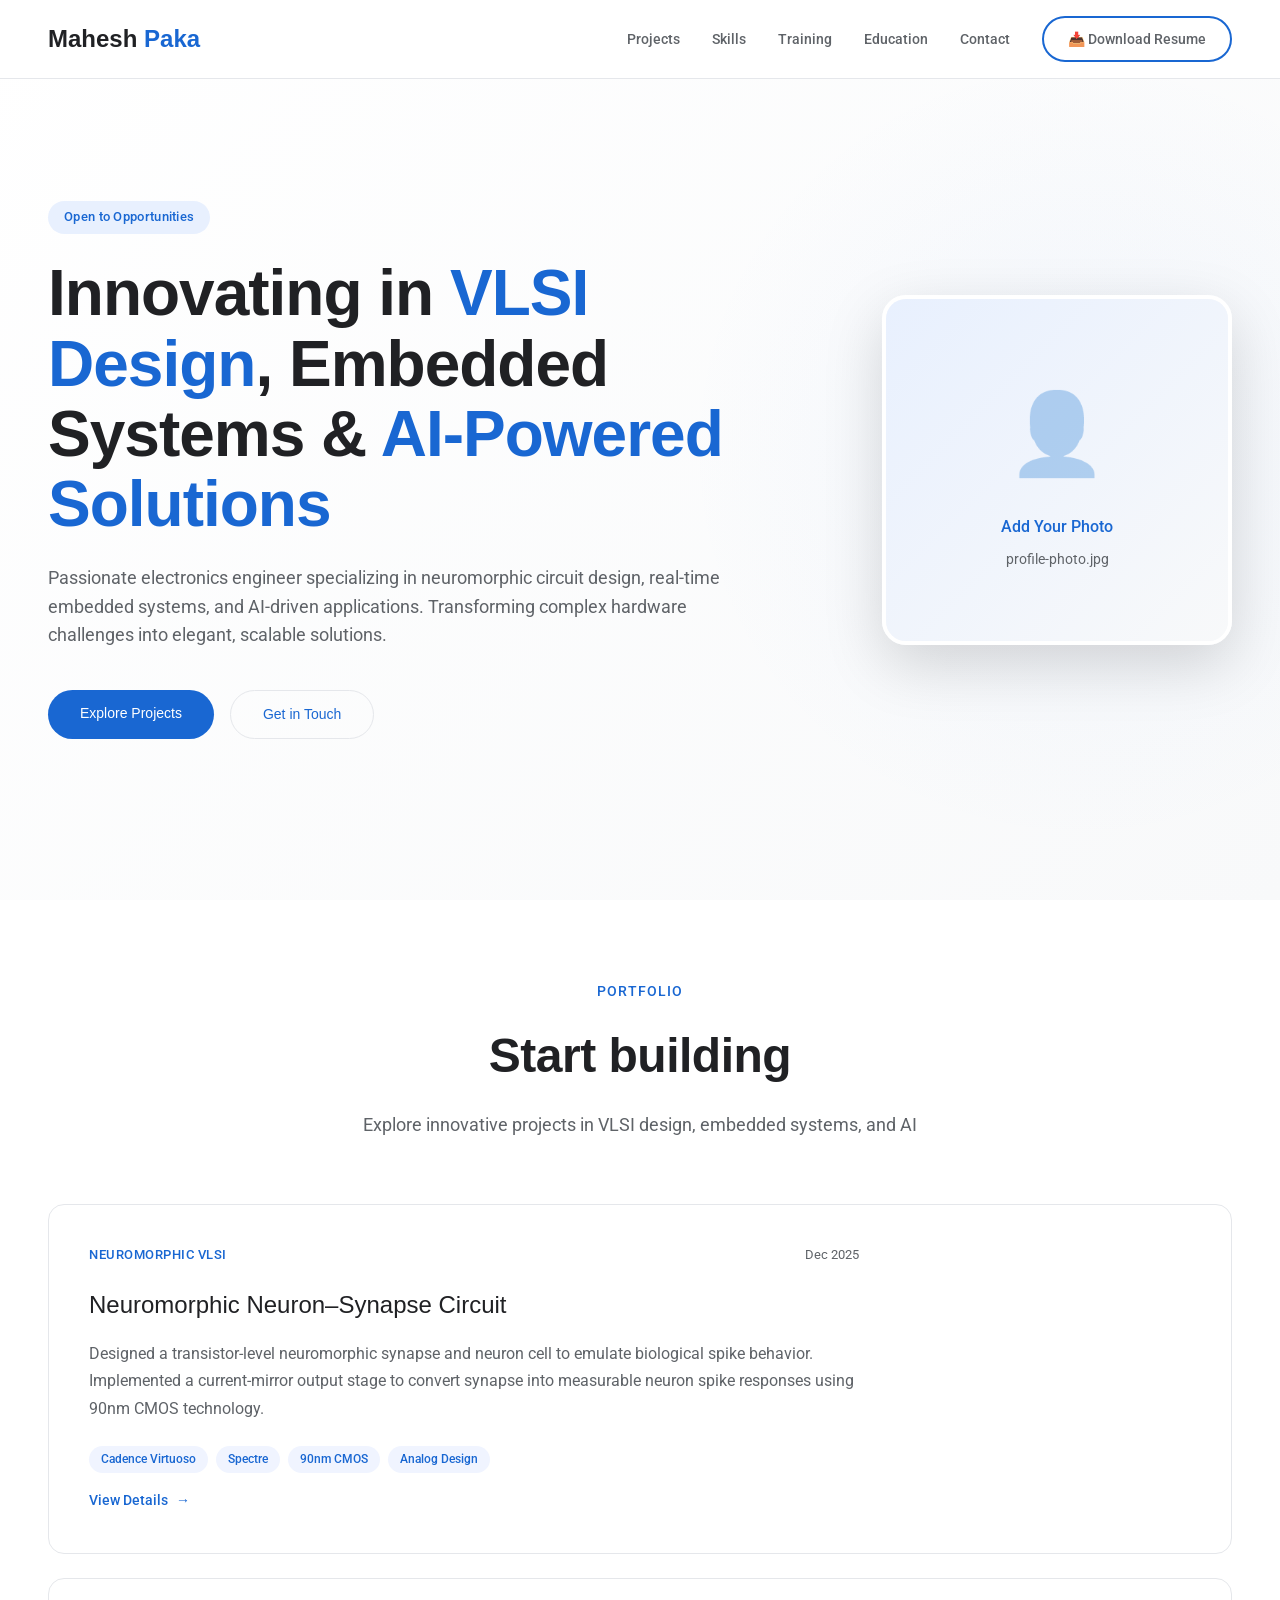
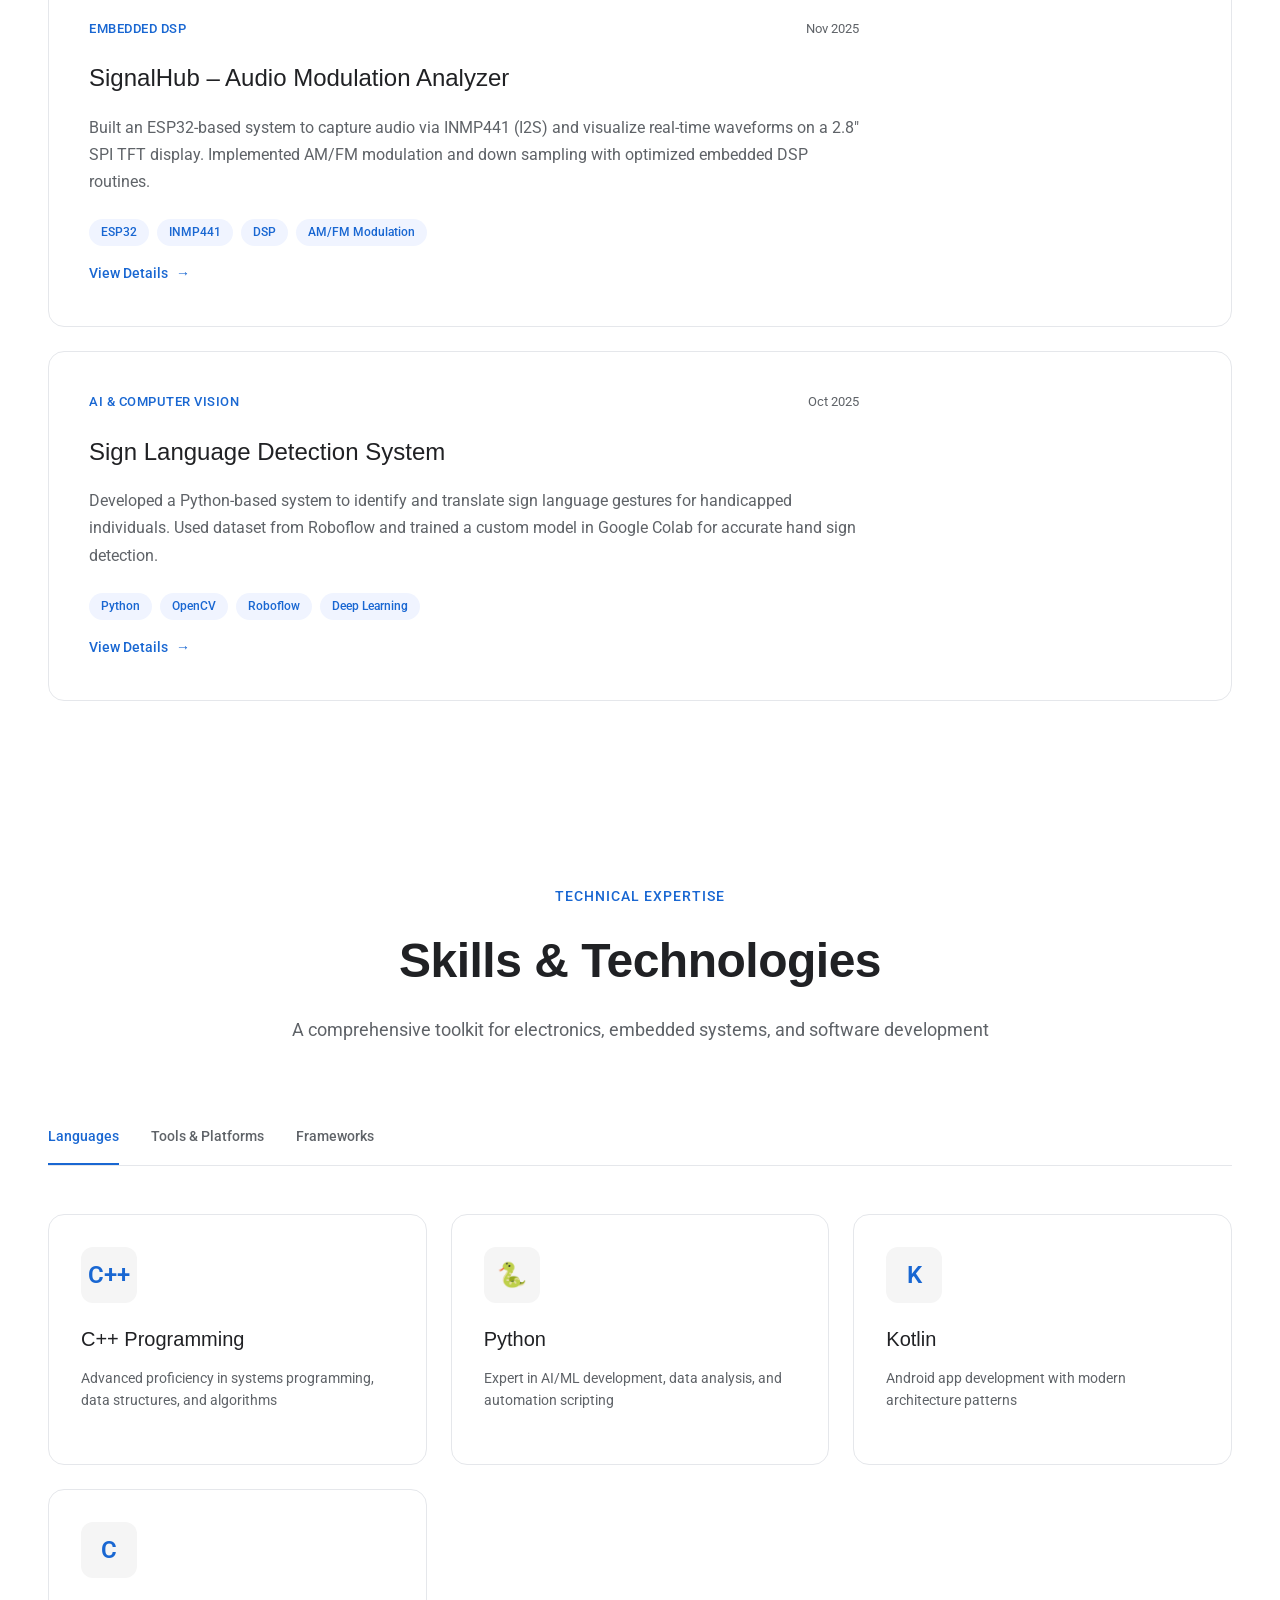
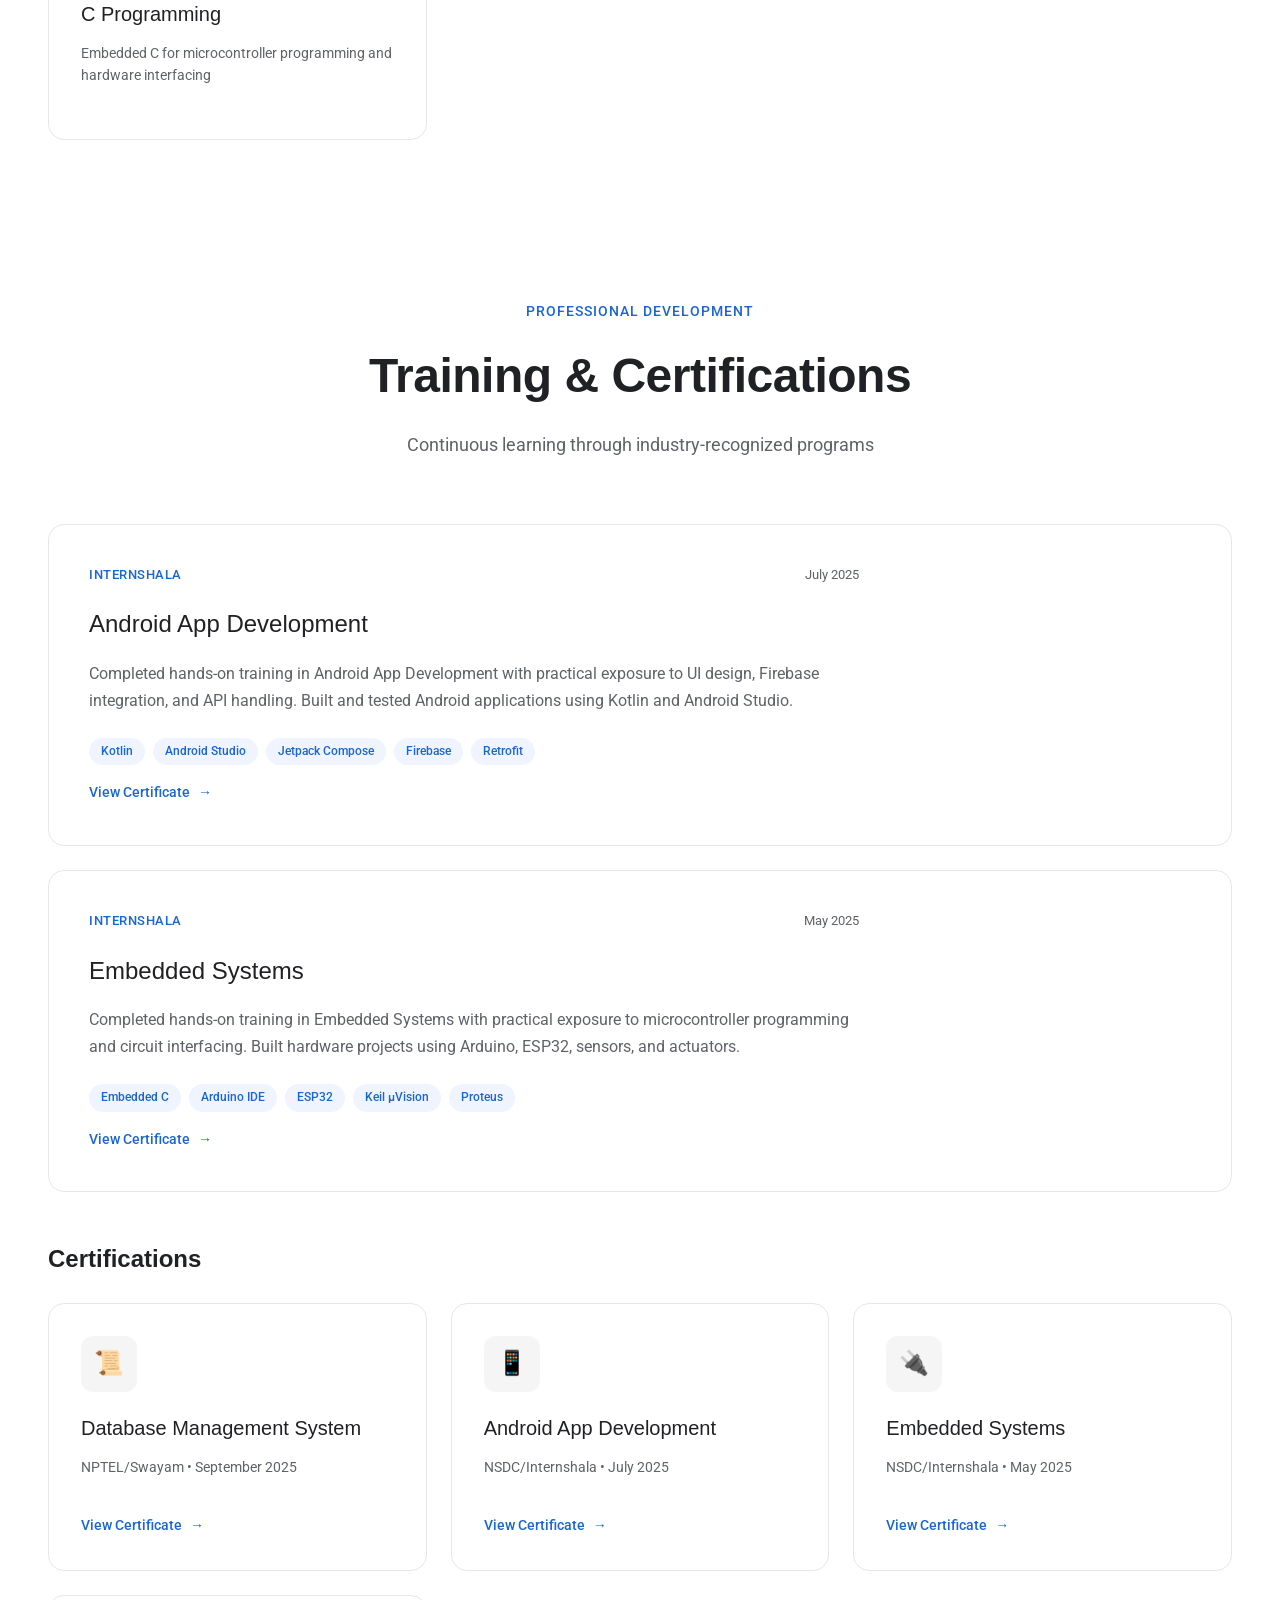
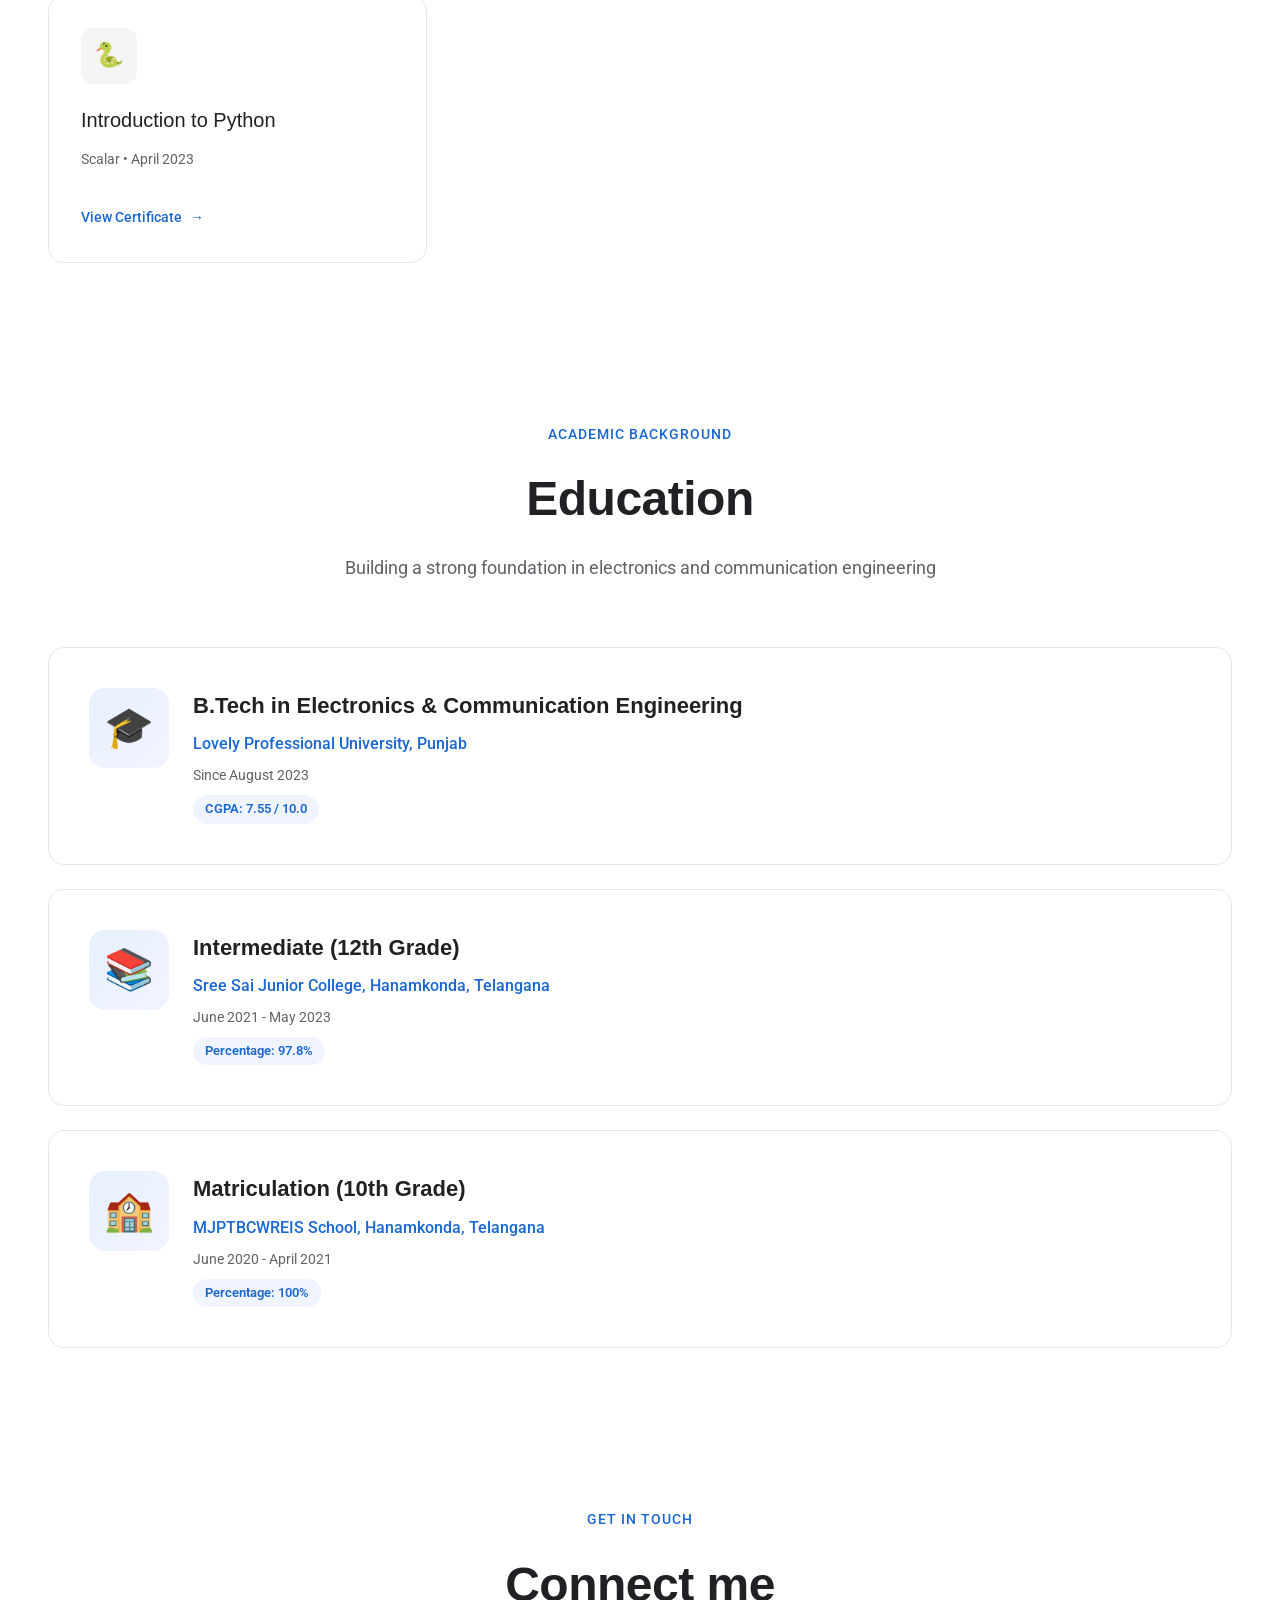
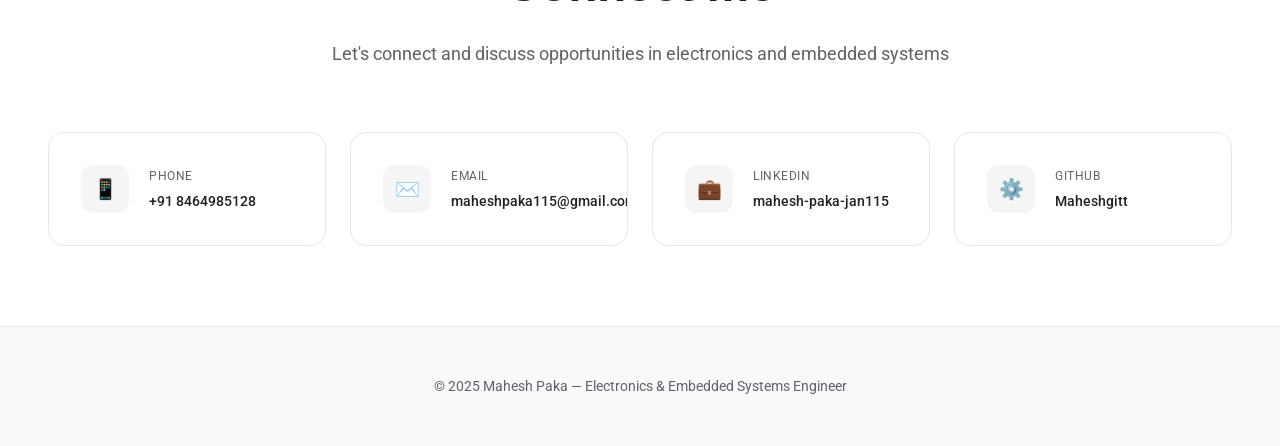
==== index.html @ ed5a62aa "Update and rename Portfolio/caportfolio.html to index.html" ====
<!DOCTYPE html>
<html lang="en">
<head>
<meta charset="UTF-8"/>
<meta name="viewport" content="width=device-width, initial-scale=1.0"/>
<title>Mahesh Paka | Electronics & Embedded Systems Engineer</title>
<link href="https://fonts.googleapis.com/css2?family=Google+Sans:wght@400;500;700&family=Roboto:wght@300;400;500;700&display=swap" rel="stylesheet"/>
<style>
  :root {
    --primary-blue: #1967D2;
    --dark-blue: #174EA6;
    --light-blue: #4285F4;
    --bg-blue: #E8F0FE;
    --text-primary: #202124;
    --text-secondary: #5F6368;
    --border: #E5E7EB;
    --white: #FFFFFF;
    --bg-gray: #F8F9FA;
  }

  * {
    margin: 0;
    padding: 0;
    box-sizing: border-box;
  }

  body {
    font-family: 'Roboto', -apple-system, BlinkMacSystemFont, sans-serif;
    color: var(--text-primary);
    line-height: 1.6;
    overflow-x: hidden;
    background: var(--white);
  }

  /* CURSOR FOLLOWING BORDER EFFECT */
  .gemini-border {
    position: relative;
    background: white;
    border-radius: 16px;
    border: 1px solid var(--border);
    transition: all 0.3s ease;
    overflow: hidden;
  }

  .gemini-border::before {
    content: '';
    position: absolute;
    top: 0;
    left: 0;
    right: 0;
    bottom: 0;
    border-radius: 16px;
    padding: 2px;
    background: linear-gradient(135deg, transparent, transparent);
    -webkit-mask: linear-gradient(#fff 0 0) content-box, linear-gradient(#fff 0 0);
    -webkit-mask-composite: xor;
    mask-composite: exclude;
    opacity: 0;
    transition: opacity 0.3s ease;
    pointer-events: none;
  }

  .gemini-border:hover::before {
    opacity: 1;
    background: linear-gradient(var(--gradient-angle, 135deg), #4285F4, #1967D2, #34A853, #FBBC04, #EA4335, #4285F4);
  }

  .gemini-border:hover {
    transform: translateY(-4px);
    box-shadow: 0 12px 40px rgba(0, 0, 0, 0.12);
    border-color: transparent;
  }

  /* HEADER */
  header {
    position: fixed;
    top: 0;
    left: 0;
    right: 0;
    background: rgba(255, 255, 255, 0.98);
    backdrop-filter: blur(10px);
    border-bottom: 1px solid var(--border);
    z-index: 1000;
    padding: 16px 48px;
  }

  nav {
    max-width: 1440px;
    margin: 0 auto;
    display: flex;
    justify-content: space-between;
    align-items: center;
  }

  .logo {
    font-family: 'Google Sans', sans-serif;
    font-size: 24px;
    font-weight: 600;
    color: var(--text-primary);
    text-decoration: none;
  }

  .logo span {
    color: var(--primary-blue);
  }

  .nav-links {
    display: flex;
    gap: 32px;
    list-style: none;
    align-items: center;
  }

  .nav-links a {
    color: var(--text-secondary);
    text-decoration: none;
    font-size: 14px;
    font-weight: 500;
    transition: color 0.2s;
  }

  .nav-links a:hover {
    color: var(--primary-blue);
  }

  .btn-download {
    background: white;
    color: var(--primary-blue);
    padding: 10px 24px;
    border-radius: 100px;
    font-size: 14px;
    font-weight: 500;
    text-decoration: none;
    transition: all 0.2s;
    display: inline-flex;
    align-items: center;
    gap: 8px;
    border: 2px solid var(--primary-blue);
  }

  .btn-download:hover {
    background: var(--bg-blue);
    box-shadow: 0 2px 8px rgba(25, 103, 210, 0.3);
    transform: translateY(-2px);
  }

  /* HERO SECTION */
  .hero {
    min-height: 100vh;
    display: flex;
    align-items: center;
    background: linear-gradient(135deg, #FFFFFF 0%, #F8F9FA 100%);
    padding: 120px 48px 80px;
    position: relative;
    overflow: hidden;
  }

  .hero::before {
    content: '';
    position: absolute;
    width: 800px;
    height: 800px;
    background: radial-gradient(circle, rgba(66, 133, 244, 0.05) 0%, transparent 70%);
    border-radius: 50%;
    right: -200px;
    top: 50%;
    transform: translateY(-50%);
  }

  .hero-content {
    max-width: 1440px;
    margin: 0 auto;
    width: 100%;
    position: relative;
    z-index: 2;
    display: grid;
    grid-template-columns: 1fr 350px;
    gap: 64px;
    align-items: center;
  }

  .hero-text {
    flex: 1;
  }

  .hero-image-box {
    width: 350px;
    height: 350px;
    border-radius: 24px;
    overflow: hidden;
    border: 4px solid white;
    box-shadow: 0 20px 60px rgba(0, 0, 0, 0.15);
    position: relative;
  }

  .hero-image-box img {
    width: 100%;
    height: 100%;
    object-fit: cover;
  }

  .hero-image-placeholder {
    width: 100%;
    height: 100%;
    background: linear-gradient(135deg, #E8F0FE 0%, #F8F9FA 100%);
    display: flex;
    align-items: center;
    justify-content: center;
    flex-direction: column;
    color: var(--text-secondary);
  }

  .hero-image-placeholder-icon {
    font-size: 80px;
    margin-bottom: 16px;
    opacity: 0.3;
  }

  .hero-badge {
    display: inline-block;
    background: var(--bg-blue);
    color: var(--primary-blue);
    padding: 6px 16px;
    border-radius: 100px;
    font-size: 13px;
    font-weight: 500;
    margin-bottom: 24px;
    letter-spacing: 0.3px;
  }

  .hero h1 {
    font-family: 'Google Sans', sans-serif;
    font-size: clamp(40px, 6vw, 64px);
    font-weight: 700;
    line-height: 1.1;
    margin-bottom: 24px;
    color: var(--text-primary);
    letter-spacing: -1px;
  }

  .hero h1 .highlight {
    color: var(--primary-blue);
  }

  .hero p {
    font-size: 18px;
    color: var(--text-secondary);
    max-width: 700px;
    margin-bottom: 40px;
    line-height: 1.6;
  }

  .cta-buttons {
    display: flex;
    gap: 16px;
    flex-wrap: wrap;
  }

  .btn {
    padding: 12px 32px;
    border-radius: 100px;
    font-size: 14px;
    font-weight: 500;
    text-decoration: none;
    transition: all 0.2s;
    display: inline-block;
    font-family: 'Google Sans', sans-serif;
  }

  .btn-primary {
    background: var(--primary-blue);
    color: white;
  }

  .btn-primary:hover {
    background: var(--dark-blue);
    box-shadow: 0 2px 8px rgba(25, 103, 210, 0.3);
  }

  .btn-secondary {
    background: transparent;
    color: var(--primary-blue);
    border: 1px solid var(--border);
  }

  .btn-secondary:hover {
    background: var(--bg-blue);
    border-color: var(--primary-blue);
  }

  /* MAIN SECTIONS */
  section {
    padding: 80px 48px;
    max-width: 1440px;
    margin: 0 auto;
  }

  .section-header {
    text-align: center;
    margin-bottom: 64px;
  }

  .section-tag {
    color: var(--primary-blue);
    font-size: 14px;
    font-weight: 500;
    text-transform: uppercase;
    letter-spacing: 1px;
    margin-bottom: 16px;
  }

  .section-title {
    font-family: 'Google Sans', sans-serif;
    font-size: clamp(32px, 5vw, 48px);
    font-weight: 700;
    color: var(--text-primary);
    margin-bottom: 16px;
    letter-spacing: -0.5px;
  }

  .section-subtitle {
    font-size: 18px;
    color: var(--text-secondary);
    max-width: 700px;
    margin: 0 auto;
  }

  /* CARDS GRID */
  .cards-grid {
    display: grid;
    grid-template-columns: repeat(auto-fit, minmax(280px, 1fr));
    gap: 24px;
  }

  .card {
    background: white;
    border: 1px solid var(--border);
    border-radius: 16px;
    padding: 32px;
    transition: all 0.3s ease;
    position: relative;
    overflow: hidden;
    cursor: pointer;
  }

  .card::before {
    content: '';
    position: absolute;
    top: 0;
    left: 0;
    right: 0;
    bottom: 0;
    border-radius: 16px;
    padding: 2px;
    background: linear-gradient(135deg, transparent, transparent);
    -webkit-mask: linear-gradient(#fff 0 0) content-box, linear-gradient(#fff 0 0);
    -webkit-mask-composite: xor;
    mask-composite: exclude;
    opacity: 0;
    transition: opacity 0.3s ease;
    pointer-events: none;
  }

  .card:hover::before {
    opacity: 1;
    background: linear-gradient(var(--gradient-angle, 135deg), #4285F4, #1967D2, #34A853, #FBBC04, #EA4335, #4285F4);
  }

  .card:hover {
    transform: translateY(-6px);
    box-shadow: 0 20px 50px rgba(0, 0, 0, 0.1);
    border-color: transparent;
  }

  .card-icon {
    width: 56px;
    height: 56px;
    background: #F5F5F5;
    border-radius: 12px;
    display: flex;
    align-items: center;
    justify-content: center;
    font-size: 24px;
    color: var(--primary-blue);
    margin-bottom: 20px;
    font-weight: 600;
  }

  .card-title {
    font-family: 'Google Sans', sans-serif;
    font-size: 20px;
    font-weight: 500;
    margin-bottom: 12px;
    color: var(--text-primary);
  }

  .card-description {
    font-size: 14px;
    color: var(--text-secondary);
    line-height: 1.6;
    margin-bottom: 20px;
  }

  .card-tags {
    display: flex;
    flex-wrap: wrap;
    gap: 8px;
  }

  .tag {
    background: #F0F4FF;
    color: var(--primary-blue);
    padding: 4px 12px;
    border-radius: 100px;
    font-size: 12px;
    font-weight: 500;
  }

  /* TABS */
  .tabs {
    display: flex;
    gap: 32px;
    border-bottom: 1px solid var(--border);
    margin-bottom: 48px;
    overflow-x: auto;
  }

  .tab {
    padding: 16px 0;
    font-size: 14px;
    font-weight: 500;
    color: var(--text-secondary);
    cursor: pointer;
    border-bottom: 2px solid transparent;
    transition: all 0.2s;
    white-space: nowrap;
  }

  .tab.active {
    color: var(--primary-blue);
    border-bottom-color: var(--primary-blue);
  }

  .tab-content {
    display: none;
  }

  .tab-content.active {
    display: block;
  }

  /* PROJECT CARD */
  .project-card {
    background: white;
    border: 1px solid var(--border);
    border-radius: 16px;
    padding: 40px;
    margin-bottom: 24px;
    transition: all 0.3s ease;
    cursor: pointer;
    display: grid;
    grid-template-columns: 1fr 300px;
    gap: 32px;
    align-items: center;
    position: relative;
    overflow: hidden;
  }

  .project-card::before {
    content: '';
    position: absolute;
    top: 0;
    left: 0;
    right: 0;
    bottom: 0;
    border-radius: 16px;
    padding: 2px;
    background: linear-gradient(135deg, transparent, transparent);
    -webkit-mask: linear-gradient(#fff 0 0) content-box, linear-gradient(#fff 0 0);
    -webkit-mask-composite: xor;
    mask-composite: exclude;
    opacity: 0;
    transition: opacity 0.3s ease;
    pointer-events: none;
  }

  .project-card:hover::before {
    opacity: 1;
    background: linear-gradient(var(--gradient-angle, 135deg), #4285F4, #1967D2, #34A853, #FBBC04, #EA4335, #4285F4);
  }

  .project-card:hover {
    transform: translateY(-6px);
    box-shadow: 0 20px 50px rgba(0, 0, 0, 0.1);
    border-color: transparent;
  }

  .project-content {
    flex: 1;
  }

  .project-image-box {
    width: 300px;
    height: 200px;
    background: white;
    border-radius: 12px;
    overflow: hidden;
    position: relative;
  }

  .project-image-box img {
    width: 100%;
    height: 100%;
    object-fit: cover;
  }

  .project-header {
    display: flex;
    justify-content: space-between;
    align-items: start;
    margin-bottom: 20px;
  }

  .project-type {
    color: var(--primary-blue);
    font-size: 13px;
    font-weight: 500;
    text-transform: uppercase;
    letter-spacing: 0.5px;
  }

  .project-date {
    color: var(--text-secondary);
    font-size: 13px;
  }

  .project-title {
    font-family: 'Google Sans', sans-serif;
    font-size: 24px;
    font-weight: 500;
    margin-bottom: 16px;
    color: var(--text-primary);
  }

  .project-description {
    color: var(--text-secondary);
    line-height: 1.7;
    margin-bottom: 24px;
  }

  .view-details {
    display: inline-flex;
    align-items: center;
    gap: 8px;
    color: var(--primary-blue);
    font-weight: 500;
    font-size: 14px;
    margin-top: 16px;
    transition: gap 0.2s;
  }

  .project-card:hover .view-details {
    gap: 12px;
  }

  /* EDUCATION CARDS */
  .education-cards {
    display: grid;
    gap: 24px;
  }

  .education-card {
    background: white;
    border: 1px solid var(--border);
    border-radius: 16px;
    padding: 40px;
    transition: all 0.3s ease;
    position: relative;
    overflow: hidden;
    display: grid;
    grid-template-columns: 80px 1fr;
    gap: 24px;
    align-items: start;
  }

  .education-card::before {
    content: '';
    position: absolute;
    top: 0;
    left: 0;
    right: 0;
    bottom: 0;
    border-radius: 16px;
    padding: 2px;
    background: linear-gradient(135deg, transparent, transparent);
    -webkit-mask: linear-gradient(#fff 0 0) content-box, linear-gradient(#fff 0 0);
    -webkit-mask-composite: xor;
    mask-composite: exclude;
    opacity: 0;
    transition: opacity 0.3s ease;
    pointer-events: none;
  }

  .education-card:hover::before {
    opacity: 1;
    background: linear-gradient(var(--gradient-angle, 135deg), #4285F4, #1967D2, #34A853, #FBBC04, #EA4335, #4285F4);
  }

  .education-card:hover {
    transform: translateY(-6px);
    box-shadow: 0 20px 50px rgba(0, 0, 0, 0.1);
    border-color: transparent;
  }

  .education-icon {
    width: 80px;
    height: 80px;
    background: linear-gradient(135deg, var(--bg-blue) 0%, #F0F4FF 100%);
    border-radius: 16px;
    display: flex;
    align-items: center;
    justify-content: center;
    font-size: 40px;
    flex-shrink: 0;
  }

  .education-content {
    flex: 1;
  }

  .education-degree {
    font-family: 'Google Sans', sans-serif;
    font-size: 22px;
    font-weight: 600;
    color: var(--text-primary);
    margin-bottom: 8px;
  }

  .education-school {
    color: var(--primary-blue);
    font-weight: 500;
    font-size: 16px;
    margin-bottom: 8px;
  }

  .education-info {
    color: var(--text-secondary);
    font-size: 14px;
    line-height: 1.6;
  }

  .education-score {
    display: inline-block;
    background: #F0F4FF;
    color: var(--primary-blue);
    padding: 4px 12px;
    border-radius: 100px;
    font-size: 13px;
    font-weight: 600;
    margin-top: 8px;
  }

  /* CONTACT SECTION */
  .contact-grid {
    display: grid;
    grid-template-columns: repeat(auto-fit, minmax(240px, 1fr));
    gap: 24px;
  }

  .contact-card {
    background: white;
    border: 1px solid var(--border);
    border-radius: 16px;
    padding: 32px;
    text-decoration: none;
    transition: all 0.3s ease;
    display: flex;
    align-items: center;
    gap: 20px;
    position: relative;
    overflow: hidden;
  }

  .contact-card::before {
    content: '';
    position: absolute;
    top: 0;
    left: 0;
    right: 0;
    bottom: 0;
    border-radius: 16px;
    padding: 2px;
    background: linear-gradient(135deg, transparent, transparent);
    -webkit-mask: linear-gradient(#fff 0 0) content-box, linear-gradient(#fff 0 0);
    -webkit-mask-composite: xor;
    mask-composite: exclude;
    opacity: 0;
    transition: opacity 0.3s ease;
    pointer-events: none;
  }

  .contact-card:hover::before {
    opacity: 1;
    background: linear-gradient(var(--gradient-angle, 135deg), #4285F4, #1967D2, #34A853, #FBBC04, #EA4335, #4285F4);
  }

  .contact-card:hover {
    transform: translateY(-6px);
    box-shadow: 0 20px 50px rgba(0, 0, 0, 0.1);
    border-color: transparent;
  }

  .contact-icon {
    width: 48px;
    height: 48px;
    background: #F5F5F5;
    border-radius: 12px;
    display: flex;
    align-items: center;
    justify-content: center;
    font-size: 20px;
    flex-shrink: 0;
  }

  .contact-info {
    flex: 1;
  }

  .contact-label {
    font-size: 12px;
    color: var(--text-secondary);
    text-transform: uppercase;
    letter-spacing: 0.5px;
    margin-bottom: 4px;
  }

  .contact-value {
    font-size: 14px;
    color: var(--text-primary);
    font-weight: 500;
  }

  /* FOOTER */
  footer {
    background: var(--bg-gray);
    padding: 48px;
    text-align: center;
    border-top: 1px solid var(--border);
  }

  footer p {
    color: var(--text-secondary);
    font-size: 14px;
  }

  /* DETAIL PAGE MODAL */
  .detail-modal {
    display: none;
    position: fixed;
    top: 0;
    left: 0;
    width: 100%;
    height: 100%;
    background: rgba(0, 0, 0, 0.5);
    z-index: 2000;
    overflow-y: auto;
    backdrop-filter: blur(4px);
  }

  .detail-modal.active {
    display: block;
  }

  .detail-content {
    background: white;
    max-width: 1000px;
    margin: 40px auto;
    border-radius: 24px;
    overflow: hidden;
    animation: slideUp 0.3s ease;
  }

  @keyframes slideUp {
    from {
      opacity: 0;
      transform: translateY(40px);
    }
    to {
      opacity: 1;
      transform: translateY(0);
    }
  }

  .detail-header {
    background: linear-gradient(135deg, var(--primary-blue) 0%, var(--dark-blue) 100%);
    color: white;
    padding: 48px;
    position: relative;
  }

  .detail-close {
    position: absolute;
    top: 24px;
    right: 24px;
    width: 40px;
    height: 40px;
    background: rgba(255, 255, 255, 0.2);
    border: none;
    border-radius: 50%;
    color: white;
    font-size: 24px;
    cursor: pointer;
    display: flex;
    align-items: center;
    justify-content: center;
    transition: background 0.2s;
  }

  .detail-close:hover {
    background: rgba(255, 255, 255, 0.3);
  }

  .detail-type {
    font-size: 14px;
    text-transform: uppercase;
    letter-spacing: 1px;
    opacity: 0.9;
    margin-bottom: 16px;
  }

  .detail-title {
    font-family: 'Google Sans', sans-serif;
    font-size: 36px;
    font-weight: 700;
    margin-bottom: 8px;
  }

  .detail-date {
    opacity: 0.8;
    font-size: 14px;
  }

  .detail-body {
    padding: 48px;
  }

  /* IMAGE CAROUSEL FOR PROJECT DETAILS */
  .image-carousel {
    position: relative;
    width: 100%;
    height: 500px;
    background: #F5F5F5;
    border-radius: 16px;
    overflow: hidden;
    margin-bottom: 40px;
  }

  .carousel-track {
    display: flex;
    height: 100%;
    transition: transform 0.4s ease;
  }

  .carousel-slide {
    min-width: 100%;
    height: 100%;
    display: flex;
    align-items: center;
    justify-content: center;
  }

  .carousel-slide img {
    width: 100%;
    height: 100%;
    object-fit: contain;
  }

  .carousel-btn {
    position: absolute;
    top: 50%;
    transform: translateY(-50%);
    width: 50px;
    height: 50px;
    background: rgba(255, 255, 255, 0.9);
    border: none;
    border-radius: 50%;
    font-size: 24px;
    color: var(--primary-blue);
    cursor: pointer;
    display: flex;
    align-items: center;
    justify-content: center;
    transition: all 0.2s;
    box-shadow: 0 4px 12px rgba(0, 0, 0, 0.15);
  }

  .carousel-btn:hover {
    background: white;
    box-shadow: 0 6px 20px rgba(0, 0, 0, 0.2);
    transform: translateY(-50%) scale(1.1);
  }

  .carousel-btn-prev {
    left: 20px;
  }

  .carousel-btn-next {
    right: 20px;
  }

  .carousel-indicators {
    position: absolute;
    bottom: 20px;
    left: 50%;
    transform: translateX(-50%);
    display: flex;
    gap: 8px;
  }

  .carousel-indicator {
    width: 10px;
    height: 10px;
    border-radius: 50%;
    background: rgba(255, 255, 255, 0.5);
    cursor: pointer;
    transition: all 0.2s;
  }

  .carousel-indicator.active {
    background: white;
    width: 24px;
    border-radius: 5px;
  }

  /* SINGLE LARGE IMAGE BOX FOR CERTIFICATES */
  .detail-image-box {
    width: 100%;
    height: 600px;
    background: #F5F5F5;
    border-radius: 16px;
    overflow: hidden;
    margin-bottom: 40px;
    border: 2px solid var(--border);
  }

  .detail-image-box img {
    width: 100%;
    height: 100%;
    object-fit: contain;
  }

  .detail-section {
    margin-bottom: 32px;
  }

  .detail-section-title {
    font-family: 'Google Sans', sans-serif;
    font-size: 20px;
    font-weight: 500;
    margin-bottom: 16px;
    color: var(--text-primary);
    display: flex;
    align-items: center;
    gap: 12px;
  }

  .detail-section-title::before {
    content: '';
    width: 4px;
    height: 24px;
    background: var(--primary-blue);
    border-radius: 2px;
  }

  .detail-text {
    color: var(--text-secondary);
    line-height: 1.8;
    font-size: 16px;
  }

  .detail-list {
    list-style: none;
    padding: 0;
  }

  .detail-list li {
    padding: 12px 0;
    border-bottom: 1px solid var(--border);
    color: var(--text-secondary);
    display: flex;
    align-items: center;
    gap: 12px;
  }

  .detail-list li::before {
    content: '✓';
    color: var(--primary-blue);
    font-weight: bold;
  }

  /* MOBILE MENU */
  .mobile-menu-btn {
    display: none;
    width: 40px;
    height: 40px;
    background: none;
    border: none;
    flex-direction: column;
    justify-content: center;
    align-items: center;
    gap: 6px;
    cursor: pointer;
  }

  .mobile-menu-btn span {
    width: 24px;
    height: 2px;
    background: var(--text-primary);
    transition: all 0.3s;
  }

  .mobile-menu-btn.active span:nth-child(1) {
    transform: rotate(45deg) translate(6px, 6px);
  }

  .mobile-menu-btn.active span:nth-child(2) {
    opacity: 0;
  }

  .mobile-menu-btn.active span:nth-child(3) {
    transform: rotate(-45deg) translate(6px, -6px);
  }

  /* RESPONSIVE */
  @media (max-width: 900px) {
    .project-card {
      grid-template-columns: 1fr;
    }

    .project-image-box {
      width: 100%;
      order: -1;
    }

    .hero-content {
      grid-template-columns: 1fr;
      gap: 40px;
    }

    .hero-image-box {
      width: 100%;
      max-width: 300px;
      height: 300px;
      margin: 0 auto;
      order: -1;
    }

    .education-card {
      grid-template-columns: 60px 1fr;
      gap: 20px;
      padding: 30px;
    }

    .education-icon {
      width: 60px;
      height: 60px;
      font-size: 30px;
    }
  }

  @media (max-width: 768px) {
    header {
      padding: 16px 24px;
    }

    section, .hero {
      padding-left: 24px;
      padding-right: 24px;
    }

    .mobile-menu-btn {
      display: flex;
    }

    .nav-links {
      position: fixed;
      top: 73px;
      left: 0;
      right: 0;
      background: white;
      flex-direction: column;
      align-items: flex-start;
      padding: 24px;
      gap: 24px;
      border-bottom: 1px solid var(--border);
      box-shadow: 0 4px 12px rgba(0, 0, 0, 0.1);
      transform: translateY(-100%);
      opacity: 0;
      transition: all 0.3s;
      pointer-events: none;
    }

    .nav-links.active {
      transform: translateY(0);
      opacity: 1;
      pointer-events: all;
    }

    .btn-download {
      width: 100%;
      justify-content: center;
    }

    .hero h1 {
      font-size: 36px;
    }

    .hero p {
      font-size: 16px;
    }

    .cards-grid {
      grid-template-columns: 1fr;
    }

    .tabs {
      gap: 20px;
    }

    .detail-content {
      margin: 0;
      border-radius: 0;
      min-height: 100vh;
    }

    .detail-header {
      padding: 32px 24px;
    }

    .detail-title {
      font-size: 28px;
    }

    .detail-body {
      padding: 32px 24px;
    }

    .detail-image-box {
      height: 400px;
    }

    .image-carousel {
      height: 350px;
    }

    .carousel-btn {
      width: 40px;
      height: 40px;
      font-size: 20px;
    }

    .carousel-btn-prev {
      left: 10px;
    }

    .carousel-btn-next {
      right: 10px;
    }

    .contact-grid {
      grid-template-columns: 1fr;
    }
  }

  @media (max-width: 480px) {
    .hero h1 {
      font-size: 32px;
    }

    .project-card, .education-card {
      padding: 24px;
    }

    .education-degree {
      font-size: 18px;
    }
  }
</style>

</head>
<body>

<!-- HEADER -->
<header>
  <nav>
    <a href="#" class="logo">Mahesh <span>Paka</span></a>
    <button class="mobile-menu-btn" onclick="toggleMobileMenu()">
      <span></span>
      <span></span>
      <span></span>
    </button>
    <ul class="nav-links" id="navLinks">
      <li><a href="#projects" onclick="closeMobileMenu()">Projects</a></li>
      <li><a href="#skills" onclick="closeMobileMenu()">Skills</a></li>
      <li><a href="#training" onclick="closeMobileMenu()">Training</a></li>
      <li><a href="#education" onclick="closeMobileMenu()">Education</a></li>
      <li><a href="#contact" onclick="closeMobileMenu()">Contact</a></li>
      <li><a href="Resumeinfineon.pdf" download class="btn-download">📥 Download Resume</a></li>
    </ul>
  </nav>
</header>

<!-- HERO -->
<section class="hero">
  <div class="hero-content">
    <div class="hero-text">
      <div class="hero-badge">Open to Opportunities</div>
      <h1>Innovating in <span class="highlight">VLSI Design</span>, Embedded Systems & <span class="highlight">AI-Powered Solutions</span></h1>
      <p>Passionate electronics engineer specializing in neuromorphic circuit design, real-time embedded systems, and AI-driven applications. Transforming complex hardware challenges into elegant, scalable solutions.</p>
      <div class="cta-buttons">
        <a href="#projects" class="btn btn-primary">Explore Projects</a>
        <a href="#contact" class="btn btn-secondary">Get in Touch</a>
      </div>
    </div>
    <div class="hero-image-box">
      <img src="portfolio-profile.png" alt="Mahesh Paka" onerror="this.style.display='none'; this.nextElementSibling.style.display='flex';">
      <div class="hero-image-placeholder" style="display: none;">
        <div class="hero-image-placeholder-icon">👤</div>
        <div style="font-weight: 500; color: var(--primary-blue);">Add Your Photo</div>
        <div style="font-size: 14px; margin-top: 8px;">profile-photo.jpg</div>
      </div>
    </div>
  </div>
</section>

<!-- PROJECTS -->
<section id="projects">
  <div class="section-header">
    <div class="section-tag">Portfolio</div>
    <h2 class="section-title">Start building</h2>
    <p class="section-subtitle">Explore innovative projects in VLSI design, embedded systems, and AI</p>
  </div>

  <!-- Project 1 -->
  <div class="project-card gemini-border" onclick="openDetail('neuromorphic')">
    <div class="project-content">
      <div class="project-header">
        <div class="project-type">Neuromorphic VLSI</div>
        <div class="project-date">Dec 2025</div>
      </div>
      <h3 class="project-title">Neuromorphic Neuron–Synapse Circuit</h3>
      <p class="project-description">Designed a transistor-level neuromorphic synapse and neuron cell to emulate biological spike behavior. Implemented a current-mirror output stage to convert synapse into measurable neuron spike responses using 90nm CMOS technology.</p>
      <div class="card-tags">
        <span class="tag">Cadence Virtuoso</span>
        <span class="tag">Spectre</span>
        <span class="tag">90nm CMOS</span>
        <span class="tag">Analog Design</span>
      </div>
      <div class="view-details">View Details <span>→</span></div>
    </div>
    <div class="project-image-box">
      <img src="neuromorphic.jpeg" alt="Neuromorphic Circuit" onerror="this.style.display='none';">
    </div>
  </div>

  <!-- Project 2 -->
  <div class="project-card gemini-border" onclick="openDetail('signalhub')">
    <div class="project-content">
      <div class="project-header">
        <div class="project-type">Embedded DSP</div>
        <div class="project-date">Nov 2025</div>
      </div>
      <h3 class="project-title">SignalHub – Audio Modulation Analyzer</h3>
      <p class="project-description">Built an ESP32-based system to capture audio via INMP441 (I2S) and visualize real-time waveforms on a 2.8″ SPI TFT display. Implemented AM/FM modulation and down sampling with optimized embedded DSP routines.</p>
      <div class="card-tags">
        <span class="tag">ESP32</span>
        <span class="tag">INMP441</span>
        <span class="tag">DSP</span>
        <span class="tag">AM/FM Modulation</span>
      </div>
      <div class="view-details">View Details <span>→</span></div>
    </div>
    <div class="project-image-box">
      <img src="audio.jpeg" alt="SignalHub Project" onerror="this.style.display='none';">
    </div>
  </div>

  <!-- Project 3 -->
  <div class="project-card gemini-border" onclick="openDetail('signlanguage')">
    <div class="project-content">
      <div class="project-header">
        <div class="project-type">AI & Computer Vision</div>
        <div class="project-date">Oct 2025</div>
      </div>
      <h3 class="project-title">Sign Language Detection System</h3>
      <p class="project-description">Developed a Python-based system to identify and translate sign language gestures for handicapped individuals. Used dataset from Roboflow and trained a custom model in Google Colab for accurate hand sign detection.</p>
      <div class="card-tags">
        <span class="tag">Python</span>
        <span class="tag">OpenCV</span>
        <span class="tag">Roboflow</span>
        <span class="tag">Deep Learning</span>
      </div>
      <div class="view-details">View Details <span>→</span></div>
    </div>
    <div class="project-image-box">
      <img src="sign.jpeg" alt="Sign Language Detection" onerror="this.style.display='none';">
    </div>
  </div>
</section>

<!-- SKILLS -->
<section id="skills">
  <div class="section-header">
    <div class="section-tag">Technical Expertise</div>
    <h2 class="section-title">Skills & Technologies</h2>
    <p class="section-subtitle">A comprehensive toolkit for electronics, embedded systems, and software development</p>
  </div>

  <div class="tabs">
    <div class="tab active" onclick="showTab(event, 'languages')">Languages</div>
    <div class="tab" onclick="showTab(event, 'tools')">Tools & Platforms</div>
    <div class="tab" onclick="showTab(event, 'frameworks')">Frameworks</div>
  </div>

  <div id="languages" class="tab-content active">
    <div class="cards-grid">
      <div class="card gemini-border">
        <div class="card-icon">C++</div>
        <h3 class="card-title">C++ Programming</h3>
        <p class="card-description">Advanced proficiency in systems programming, data structures, and algorithms</p>
      </div>
      <div class="card gemini-border">
        <div class="card-icon">🐍</div>
        <h3 class="card-title">Python</h3>
        <p class="card-description">Expert in AI/ML development, data analysis, and automation scripting</p>
      </div>
      <div class="card gemini-border">
        <div class="card-icon">K</div>
        <h3 class="card-title">Kotlin</h3>
        <p class="card-description">Android app development with modern architecture patterns</p>
      </div>
      <div class="card gemini-border">
        <div class="card-icon">C</div>
        <h3 class="card-title">C Programming</h3>
        <p class="card-description">Embedded C for microcontroller programming and hardware interfacing</p>
      </div>
    </div>
  </div>

  <div id="tools" class="tab-content">
    <div class="cards-grid">
      <div class="card gemini-border">
        <div class="card-icon">◆</div>
        <h3 class="card-title">Cadence Virtuoso</h3>
        <p class="card-description">Analog IC design, schematic capture, and layout design</p>
      </div>
      <div class="card gemini-border">
        <div class="card-icon">▣</div>
        <h3 class="card-title">Xilinx Vivado</h3>
        <p class="card-description">FPGA design and implementation with Verilog/VHDL</p>
      </div>
      <div class="card gemini-border">
        <div class="card-icon">🔧</div>
        <h3 class="card-title">Proteus</h3>
        <p class="card-description">Circuit simulation and PCB design</p>
      </div>
      <div class="card gemini-border">
        <div class="card-icon">⚙️</div>
        <h3 class="card-title">Arduino IDE</h3>
        <p class="card-description">Embedded systems development and prototyping</p>
      </div>
      <div class="card gemini-border">
        <div class="card-icon">📊</div>
        <h3 class="card-title">MATLAB</h3>
        <p class="card-description">Signal processing, control systems, and data analysis</p>
      </div>
      <div class="card gemini-border">
        <div class="card-icon">⚡</div>
        <h3 class="card-title">Keil µVision</h3>
        <p class="card-description">Microcontroller development and debugging</p>
      </div>
    </div>
  </div>

  <div id="frameworks" class="tab-content">
    <div class="cards-grid">
      <div class="card gemini-border">
        <div class="card-icon">📱</div>
        <h3 class="card-title">Jetpack Compose</h3>
        <p class="card-description">Modern Android UI development toolkit</p>
      </div>
      <div class="card gemini-border">
        <div class="card-icon">🔥</div>
        <h3 class="card-title">Firebase</h3>
        <p class="card-description">Backend services and real-time database integration</p>
      </div>
      <div class="card gemini-border">
        <div class="card-icon">📡</div>
        <h3 class="card-title">Retrofit</h3>
        <p class="card-description">Type-safe HTTP client for Android and Java</p>
      </div>
      <div class="card gemini-border">
        <div class="card-icon">🎯</div>
        <h3 class="card-title">Simulink</h3>
        <p class="card-description">Model-based design for control systems</p>
      </div>
    </div>
  </div>
</section>

<!-- TRAINING -->
<section id="training">
  <div class="section-header">
    <div class="section-tag">Professional Development</div>
    <h2 class="section-title">Training & Certifications</h2>
    <p class="section-subtitle">Continuous learning through industry-recognized programs</p>
  </div>

  <div class="project-card gemini-border" onclick="openDetail('android-training')">
    <div class="project-content">
      <div class="project-header">
        <div class="project-type">Internshala</div>
        <div class="project-date">July 2025</div>
      </div>
      <h3 class="project-title">Android App Development</h3>
      <p class="project-description">Completed hands-on training in Android App Development with practical exposure to UI design, Firebase integration, and API handling. Built and tested Android applications using Kotlin and Android Studio.</p>
      <div class="card-tags">
        <span class="tag">Kotlin</span>
        <span class="tag">Android Studio</span>
        <span class="tag">Jetpack Compose</span>
        <span class="tag">Firebase</span>
        <span class="tag">Retrofit</span>
      </div>
      <div class="view-details">View Certificate <span>→</span></div>
    </div>
    <div class="project-image-box">
      <img src="androidappdev.jpeg" alt="Android Training" onerror="this.style.display='none'; this.nextElementSibling.style.display='flex';">
    </div>
  </div>

  <div class="project-card gemini-border" onclick="openDetail('embedded-training')">
    <div class="project-content">
      <div class="project-header">
        <div class="project-type">Internshala</div>
        <div class="project-date">May 2025</div>
      </div>
      <h3 class="project-title">Embedded Systems</h3>
      <p class="project-description">Completed hands-on training in Embedded Systems with practical exposure to microcontroller programming and circuit interfacing. Built hardware projects using Arduino, ESP32, sensors, and actuators.</p>
      <div class="card-tags">
        <span class="tag">Embedded C</span>
        <span class="tag">Arduino IDE</span>
        <span class="tag">ESP32</span>
        <span class="tag">Keil µVision</span>
        <span class="tag">Proteus</span>
      </div>
      <div class="view-details">View Certificate <span>→</span></div>
    </div>
    <div class="project-image-box">
      <img src="embedded.png" alt="Embedded Systems Training" onerror="this.style.display='none'; this.nextElementSibling.style.display='flex';">
    </div>
  </div>

  <div style="margin-top: 48px;">
    <h3 style="font-family: 'Google Sans', sans-serif; font-size: 24px; margin-bottom: 24px;">Certifications</h3>
    <div class="cards-grid">
      <div class="card gemini-border" onclick="openDetail('dbms-cert')">
        <div class="card-icon">📜</div>
        <h3 class="card-title">Database Management System</h3>
        <p class="card-description">NPTEL/Swayam • September 2025</p>
        <div class="view-details">View Certificate <span>→</span></div>
      </div>
      <div class="card gemini-border" onclick="openDetail('android-cert')">
        <div class="card-icon">📱</div>
        <h3 class="card-title">Android App Development</h3>
        <p class="card-description">NSDC/Internshala • July 2025</p>
        <div class="view-details">View Certificate <span>→</span></div>
      </div>
      <div class="card gemini-border" onclick="openDetail('embedded-cert')">
        <div class="card-icon">🔌</div>
        <h3 class="card-title">Embedded Systems</h3>
        <p class="card-description">NSDC/Internshala • May 2025</p>
        <div class="view-details">View Certificate <span>→</span></div>
      </div>
      <div class="card gemini-border" onclick="openDetail('python-cert')">
        <div class="card-icon">🐍</div>
        <h3 class="card-title">Introduction to Python</h3>
        <p class="card-description">Scalar • April 2023</p>
        <div class="view-details">View Certificate <span>→</span></div>
      </div>
    </div>
  </div>
</section>

<!-- EDUCATION -->
<section id="education">
  <div class="section-header">
    <div class="section-tag">Academic Background</div>
    <h2 class="section-title">Education</h2>
    <p class="section-subtitle">Building a strong foundation in electronics and communication engineering</p>
  </div>

  <div class="education-cards">
    <div class="education-card gemini-border">
      <div class="education-icon">🎓</div>
      <div class="education-content">
        <h3 class="education-degree">B.Tech in Electronics & Communication Engineering</h3>
        <div class="education-school">Lovely Professional University, Punjab</div>
        <div class="education-info">Since August 2023</div>
        <div class="education-score">CGPA: 7.55 / 10.0</div>
      </div>
    </div>

    <div class="education-card gemini-border">
      <div class="education-icon">📚</div>
      <div class="education-content">
        <h3 class="education-degree">Intermediate (12th Grade)</h3>
        <div class="education-school">Sree Sai Junior College, Hanamkonda, Telangana</div>
        <div class="education-info">June 2021 - May 2023</div>
        <div class="education-score">Percentage: 97.8%</div>
      </div>
    </div>

    <div class="education-card gemini-border">
      <div class="education-icon">🏫</div>
      <div class="education-content">
        <h3 class="education-degree">Matriculation (10th Grade)</h3>
        <div class="education-school">MJPTBCWREIS School, Hanamkonda, Telangana</div>
        <div class="education-info">June 2020 - April 2021</div>
        <div class="education-score">Percentage: 100%</div>
      </div>
    </div>
  </div>
</section>

<!-- CONTACT -->
<section id="contact">
  <div class="section-header">
    <div class="section-tag">Get in Touch</div>
    <h2 class="section-title">Connect me</h2>
    <p class="section-subtitle">Let's connect and discuss opportunities in electronics and embedded systems</p>
  </div>

  <div class="contact-grid">
    <a href="tel:+918464985128" class="contact-card gemini-border">
      <div class="contact-icon">📱</div>
      <div class="contact-info">
        <div class="contact-label">Phone</div>
        <div class="contact-value">+91 8464985128</div>
      </div>
    </a>
    <a href="mailto:maheshpaka115@gmail.com" class="contact-card gemini-border">
      <div class="contact-icon">✉️</div>
      <div class="contact-info">
        <div class="contact-label">Email</div>
        <div class="contact-value">maheshpaka115@gmail.com</div>
      </div>
    </a>
    <a href="https://www.linkedin.com/in/mahesh-paka-jan115" target="_blank" class="contact-card gemini-border">
      <div class="contact-icon">💼</div>
      <div class="contact-info">
        <div class="contact-label">LinkedIn</div>
        <div class="contact-value">mahesh-paka-jan115</div>
      </div>
    </a>
    <a href="https://github.com/Maheshgitt" target="_blank" class="contact-card gemini-border">
      <div class="contact-icon">⚙️</div>
      <div class="contact-info">
        <div class="contact-label">GitHub</div>
        <div class="contact-value">Maheshgitt</div>
      </div>
    </a>
  </div>
</section>

<!-- FOOTER -->
<footer>
  <p>© 2025 Mahesh Paka — Electronics & Embedded Systems Engineer</p>
</footer>

<!-- DETAIL MODALS -->

<!-- Neuromorphic Project Modal with Image Carousel -->
<div id="neuromorphic-modal" class="detail-modal">
  <div class="detail-content">
    <div class="detail-header">
      <button class="detail-close" onclick="closeDetail('neuromorphic')">&times;</button>
      <div class="detail-type">Neuromorphic VLSI</div>
      <h1 class="detail-title">Neuromorphic Neuron–Synapse Circuit</h1>
      <div class="detail-date">December 2025</div>
    </div>
    <div class="detail-body">
      <div class="image-carousel" id="neuromorphic-carousel">
        <div class="carousel-track" id="neuromorphic-track">
          <div class="carousel-slide">
            <img src="neuromorphicdesign.jpeg" alt="Neuromorphic Circuit 1">
          </div>
          <div class="carousel-slide">
            <img src="neuromorphicwaveform.jpeg" alt="Neuromorphic Circuit 2">
          </div>
        </div>
        <button class="carousel-btn carousel-btn-prev" onclick="changeSlide('neuromorphic', -1)">‹</button>
        <button class="carousel-btn carousel-btn-next" onclick="changeSlide('neuromorphic', 1)">›</button>
        <div class="carousel-indicators" id="neuromorphic-indicators"></div>
      </div>
      
      <div class="detail-section">
        <h3 class="detail-section-title">Project Overview</h3>
        <p class="detail-text">Designed a transistor-level neuromorphic synapse and neuron cell to emulate biological spike behavior. This project explores brain-inspired computing architectures that can process information more efficiently than traditional von Neumann systems.</p>
      </div>

      <div class="detail-section">
        <h3 class="detail-section-title">Key Features</h3>
        <ul class="detail-list">
          <li>Implemented using 90nm CMOS technology for optimal performance</li>
          <li>Current-mirror output stage for measurable neuron spike responses</li>
          <li>Biological spike behavior emulation with tunable parameters</li>
          <li>Low power consumption design suitable for edge computing</li>
          <li>Scalable architecture for neural network implementations</li>
        </ul>
      </div>

      <div class="detail-section">
        <h3 class="detail-section-title">Technologies Used</h3>
        <div class="card-tags">
          <span class="tag">Cadence Virtuoso</span>
          <span class="tag">Spectre Simulator</span>
          <span class="tag">90nm CMOS</span>
          <span class="tag">Analog Design</span>
          <span class="tag">SPICE</span>
        </div>
      </div>
    </div>
  </div>
</div>

<!-- SignalHub Project Modal -->
<div id="signalhub-modal" class="detail-modal">
  <div class="detail-content">
    <div class="detail-header">
      <button class="detail-close" onclick="closeDetail('signalhub')">&times;</button>
      <div class="detail-type">Embedded DSP</div>
      <h1 class="detail-title">SignalHub – Audio Modulation Analyzer</h1>
      <div class="detail-date">November 2025</div>
    </div>
    <div class="detail-body">
      <div class="detail-image-box">
        <img src="signalhub.jpeg" alt="SignalHub Project">
      </div>
      
      <div class="detail-section">
        <h3 class="detail-section-title">Project Overview</h3>
        <p class="detail-text">Built an ESP32-based system to capture audio via INMP441 (I2S) and visualize real-time waveforms on a 2.8″ SPI TFT display. The system implements AM/FM modulation analysis with optimized embedded DSP routines for educational and practical applications.</p>
      </div>

      <div class="detail-section">
        <h3 class="detail-section-title">Key Features</h3>
        <ul class="detail-list">
          <li>Real-time audio capture using I2S protocol with INMP441 microphone</li>
          <li>Live waveform visualization on 2.8″ SPI TFT display</li>
          <li>AM/FM modulation and demodulation algorithms</li>
          <li>Down sampling with optimized DSP routines</li>
          <li>User-friendly interface for signal analysis</li>
        </ul>
      </div>

      <div class="detail-section">
        <h3 class="detail-section-title">Technologies Used</h3>
        <div class="card-tags">
          <span class="tag">ESP32</span>
          <span class="tag">INMP441</span>
          <span class="tag">I2S Protocol</span>
          <span class="tag">DSP</span>
          <span class="tag">AM/FM Modulation</span>
          <span class="tag">SPI TFT</span>
        </div>
      </div>
    </div>
  </div>
</div>

<!-- Sign Language Project Modal -->
<div id="signlanguage-modal" class="detail-modal">
  <div class="detail-content">
    <div class="detail-header">
      <button class="detail-close" onclick="closeDetail('signlanguage')">&times;</button>
      <div class="detail-type">AI & Computer Vision</div>
      <h1 class="detail-title">Sign Language Detection System</h1>
      <div class="detail-date">October 2025</div>
    </div>
    <div class="detail-body">
      <div class="detail-image-box">
        <img src="signlanguage.png" alt="Sign Language Detection">
      </div>
      
      <div class="detail-section">
        <h3 class="detail-section-title">Project Overview</h3>
        <p class="detail-text">Developed a Python-based system to identify and translate sign language gestures for handicapped individuals. This accessibility-focused project uses computer vision and deep learning to bridge communication gaps.</p>
      </div>

      <div class="detail-section">
        <h3 class="detail-section-title">Key Features</h3>
        <ul class="detail-list">
          <li>Real-time hand gesture detection using webcam</li>
          <li>Custom trained model with Roboflow dataset</li>
          <li>Translation of sign language to text output</li>
          <li>Google Colab integration for model training</li>
          <li>Accessibility-focused design for hearing-impaired users</li>
        </ul>
      </div>

      <div class="detail-section">
        <h3 class="detail-section-title">Technologies Used</h3>
        <div class="card-tags">
          <span class="tag">Python</span>
          <span class="tag">OpenCV</span>
          <span class="tag">Roboflow</span>
          <span class="tag">Deep Learning</span>
          <span class="tag">Google Colab</span>
          <span class="tag">TensorFlow</span>
        </div>
      </div>
    </div>
  </div>
</div>

<!-- Android Training Modal -->
<div id="android-training-modal" class="detail-modal">
  <div class="detail-content">
    <div class="detail-header">
      <button class="detail-close" onclick="closeDetail('android-training')">&times;</button>
      <div class="detail-type">Internshala Training</div>
      <h1 class="detail-title">Android App Development</h1>
      <div class="detail-date">July 2025</div>
    </div>
    <div class="detail-body">
      <div class="detail-image-box">
        <img src="certificateandroid.png" alt="Android Training Certificate">
      </div>
      
      <div class="detail-section">
        <h3 class="detail-section-title">Training Overview</h3>
        <p class="detail-text">Completed hands-on training in Android App Development with practical exposure to UI design, Firebase integration, and API handling. Built and tested Android applications using Kotlin and Android Studio.</p>
      </div>

      <div class="detail-section">
        <h3 class="detail-section-title">Skills Acquired</h3>
        <ul class="detail-list">
          <li>Android application development with Kotlin</li>
          <li>Jetpack Compose for modern UI development</li>
          <li>Firebase integration for backend services</li>
          <li>Retrofit for API handling</li>
          <li>Mobile development lifecycle and deployment</li>
        </ul>
      </div>

      <div class="detail-section">
        <h3 class="detail-section-title">Technologies Covered</h3>
        <div class="card-tags">
          <span class="tag">Kotlin</span>
          <span class="tag">Android Studio</span>
          <span class="tag">Jetpack Compose</span>
          <span class="tag">Firebase</span>
          <span class="tag">Retrofit</span>
        </div>
      </div>
    </div>
  </div>
</div>

<!-- Embedded Training Modal -->
<div id="embedded-training-modal" class="detail-modal">
  <div class="detail-content">
    <div class="detail-header">
      <button class="detail-close" onclick="closeDetail('embedded-training')">&times;</button>
      <div class="detail-type">Internshala Training</div>
      <h1 class="detail-title">Embedded Systems</h1>
      <div class="detail-date">May 2025</div>
    </div>
    <div class="detail-body">
      <div class="detail-image-box">
        <img src="certificateembedded.png" alt="Embedded Training Certificate">
      </div>
      
      <div class="detail-section">
        <h3 class="detail-section-title">Training Overview</h3>
        <p class="detail-text">Completed hands-on training in Embedded Systems with practical exposure to microcontroller programming and circuit interfacing. Built hardware projects using Arduino, ESP32, sensors, and actuators.</p>
      </div>

      <div class="detail-section">
        <h3 class="detail-section-title">Skills Acquired</h3>
        <ul class="detail-list">
          <li>Microcontroller programming with Arduino and ESP32</li>
          <li>UART, I2C, SPI communication protocols</li>
          <li>Sensor and actuator interfacing</li>
          <li>Circuit simulation with Proteus</li>
          <li>Debugging with Keil µVision</li>
        </ul>
      </div>

      <div class="detail-section">
        <h3 class="detail-section-title">Technologies Covered</h3>
        <div class="card-tags">
          <span class="tag">Embedded C</span>
          <span class="tag">Arduino IDE</span>
          <span class="tag">ESP32</span>
          <span class="tag">Keil µVision</span>
          <span class="tag">Proteus</span>
        </div>
      </div>
    </div>
  </div>
</div>

<!-- Certificate Modals -->
<div id="dbms-cert-modal" class="detail-modal">
  <div class="detail-content">
    <div class="detail-header">
      <button class="detail-close" onclick="closeDetail('dbms-cert')">&times;</button>
      <div class="detail-type">NPTEL/Swayam</div>
      <h1 class="detail-title">Database Management System</h1>
      <div class="detail-date">September 2025</div>
    </div>
    <div class="detail-body">
      <div class="detail-image-box">
        <img src="dbms-certificate.png" alt="DBMS Certificate">
      </div>
      <div class="detail-section">
        <h3 class="detail-section-title">Certificate Details</h3>
        <p class="detail-text">Successfully completed the Database Management System course from NPTEL/Swayam, covering relational databases, SQL, normalization, transaction management, and database design principles.</p>
      </div>
    </div>
  </div>
</div>

<div id="android-cert-modal" class="detail-modal">
  <div class="detail-content">
    <div class="detail-header">
      <button class="detail-close" onclick="closeDetail('android-cert')">&times;</button>
      <div class="detail-type">NSDC/Internshala</div>
      <h1 class="detail-title">Android App Development</h1>
      <div class="detail-date">July 2025</div>
    </div>
    <div class="detail-body">
      <div class="detail-image-box">
        <img src="NSDCandroid.png" alt="Android NSDC Certificate">
      </div>
      <div class="detail-section">
        <h3 class="detail-section-title">Certificate Details</h3>
        <p class="detail-text">Certified in Android App Development by NSDC/Internshala, demonstrating proficiency in building Android applications using Kotlin, Android Studio, and modern development practices.</p>
      </div>
    </div>
  </div>
</div>

<div id="embedded-cert-modal" class="detail-modal">
  <div class="detail-content">
    <div class="detail-header">
      <button class="detail-close" onclick="closeDetail('embedded-cert')">&times;</button>
      <div class="detail-type">NSDC/Internshala</div>
      <h1 class="detail-title">Embedded Systems</h1>
      <div class="detail-date">May 2025</div>
    </div>
    <div class="detail-body">
      <div class="detail-image-box">
        <img src="NSDCembedded.png" alt="Embedded Systems Certificate">
      </div>
      <div class="detail-section">
        <h3 class="detail-section-title">Certificate Details</h3>
        <p class="detail-text">Certified in Embedded Systems by NSDC/Internshala, validating skills in microcontroller programming, hardware interfacing, and embedded system development.</p>
      </div>
    </div>
  </div>
</div>

<div id="python-cert-modal" class="detail-modal">
  <div class="detail-content">
    <div class="detail-header">
      <button class="detail-close" onclick="closeDetail('python-cert')">&times;</button>
      <div class="detail-type">Scalar</div>
      <h1 class="detail-title">Introduction to Python</h1>
      <div class="detail-date">April 2023</div>
    </div>
    <div class="detail-body">
      <div class="detail-image-box">
        <img src="python-certificate.png" alt="Python Certificate">
      </div>
      <div class="detail-section">
        <h3 class="detail-section-title">Certificate Details</h3>
        <p class="detail-text">Completed Introduction to Python course from Scalar, covering Python fundamentals, data structures, functions, and basic programming concepts.</p>
      </div>
    </div>
  </div>
</div>

<script>
// Image Carousel State
const carousels = {
  neuromorphic: { currentSlide: 0, totalSlides: 2 }
};

function initCarousels() {
  // Initialize neuromorphic carousel indicators
  const neuromorphicIndicators = document.getElementById('neuromorphic-indicators');
  for (let i = 0; i < carousels.neuromorphic.totalSlides; i++) {
    const indicator = document.createElement('div');
    indicator.className = 'carousel-indicator' + (i === 0 ? ' active' : '');
    indicator.onclick = () => goToSlide('neuromorphic', i);
    neuromorphicIndicators.appendChild(indicator);
  }
}

function changeSlide(carouselId, direction) {
  const carousel = carousels[carouselId];
  carousel.currentSlide += direction;
  
  if (carousel.currentSlide < 0) {
    carousel.currentSlide = carousel.totalSlides - 1;
  } else if (carousel.currentSlide >= carousel.totalSlides) {
    carousel.currentSlide = 0;
  }
  
  updateCarousel(carouselId);
}

function goToSlide(carouselId, slideIndex) {
  carousels[carouselId].currentSlide = slideIndex;
  updateCarousel(carouselId);
}

function updateCarousel(carouselId) {
  const carousel = carousels[carouselId];
  const track = document.getElementById(carouselId + '-track');
  const indicators = document.getElementById(carouselId + '-indicators').children;
  
  track.style.transform = `translateX(-${carousel.currentSlide * 100}%)`;
  
  for (let i = 0; i < indicators.length; i++) {
    indicators[i].className = 'carousel-indicator' + (i === carousel.currentSlide ? ' active' : '');
  }
}

// Initialize carousels when page loads
document.addEventListener('DOMContentLoaded', initCarousels);

// Mobile Menu
function toggleMobileMenu() {
  const navLinks = document.getElementById('navLinks');
  const menuBtn = document.querySelector('.mobile-menu-btn');
  navLinks.classList.toggle('active');
  menuBtn.classList.toggle('active');
}

function closeMobileMenu() {
  const navLinks = document.getElementById('navLinks');
  const menuBtn = document.querySelector('.mobile-menu-btn');
  navLinks.classList.remove('active');
  menuBtn.classList.remove('active');
}

// Tab System
function showTab(event, tabName) {
  const tabContents = document.querySelectorAll('.tab-content');
  tabContents.forEach(content => content.classList.remove('active'));

  const tabs = document.querySelectorAll('.tab');
  tabs.forEach(tab => tab.classList.remove('active'));

  document.getElementById(tabName).classList.add('active');
  event.currentTarget.classList.add('active');
}

// Modal System
function openDetail(modalId) {
  document.getElementById(modalId + '-modal').classList.add('active');
  document.body.style.overflow = 'hidden';
}

function closeDetail(modalId) {
  document.getElementById(modalId + '-modal').classList.remove('active');
  document.body.style.overflow = 'auto';
}

// Close modal on outside click
document.querySelectorAll('.detail-modal').forEach(modal => {
  modal.addEventListener('click', function(e) {
    if (e.target === this) {
      this.classList.remove('active');
      document.body.style.overflow = 'auto';
    }
  });
});

// Close modal on Escape key
document.addEventListener('keydown', function(e) {
  if (e.key === 'Escape') {
    document.querySelectorAll('.detail-modal.active').forEach(modal => {
      modal.classList.remove('active');
    });
    document.body.style.overflow = 'auto';
  }
});

// Smooth scroll for navigation
document.querySelectorAll('a[href^="#"]').forEach(anchor => {
  anchor.addEventListener('click', function (e) {
    const href = this.getAttribute('href');
    if (href !== '#' && href.startsWith('#')) {
      e.preventDefault();
      const target = document.querySelector(href);
      if (target) {
        target.scrollIntoView({ behavior: 'smooth', block: 'start' });
      }
    }
  });
});

// Cursor tracking for gradient border effect
document.querySelectorAll('.gemini-border, .card, .project-card, .contact-card, .education-card').forEach(card => {
  card.addEventListener('mousemove', function(e) {
    const rect = card.getBoundingClientRect();
    const x = e.clientX - rect.left;
    const y = e.clientY - rect.top;
    
    const centerX = rect.width / 2;
    const centerY = rect.height / 2;
    
    const angleRad = Math.atan2(y - centerY, x - centerX);
    const angleDeg = angleRad * (180 / Math.PI) + 90;
    
    card.style.setProperty('--gradient-angle', `${angleDeg}deg`);
  });
});
</script>

</body>
</html>
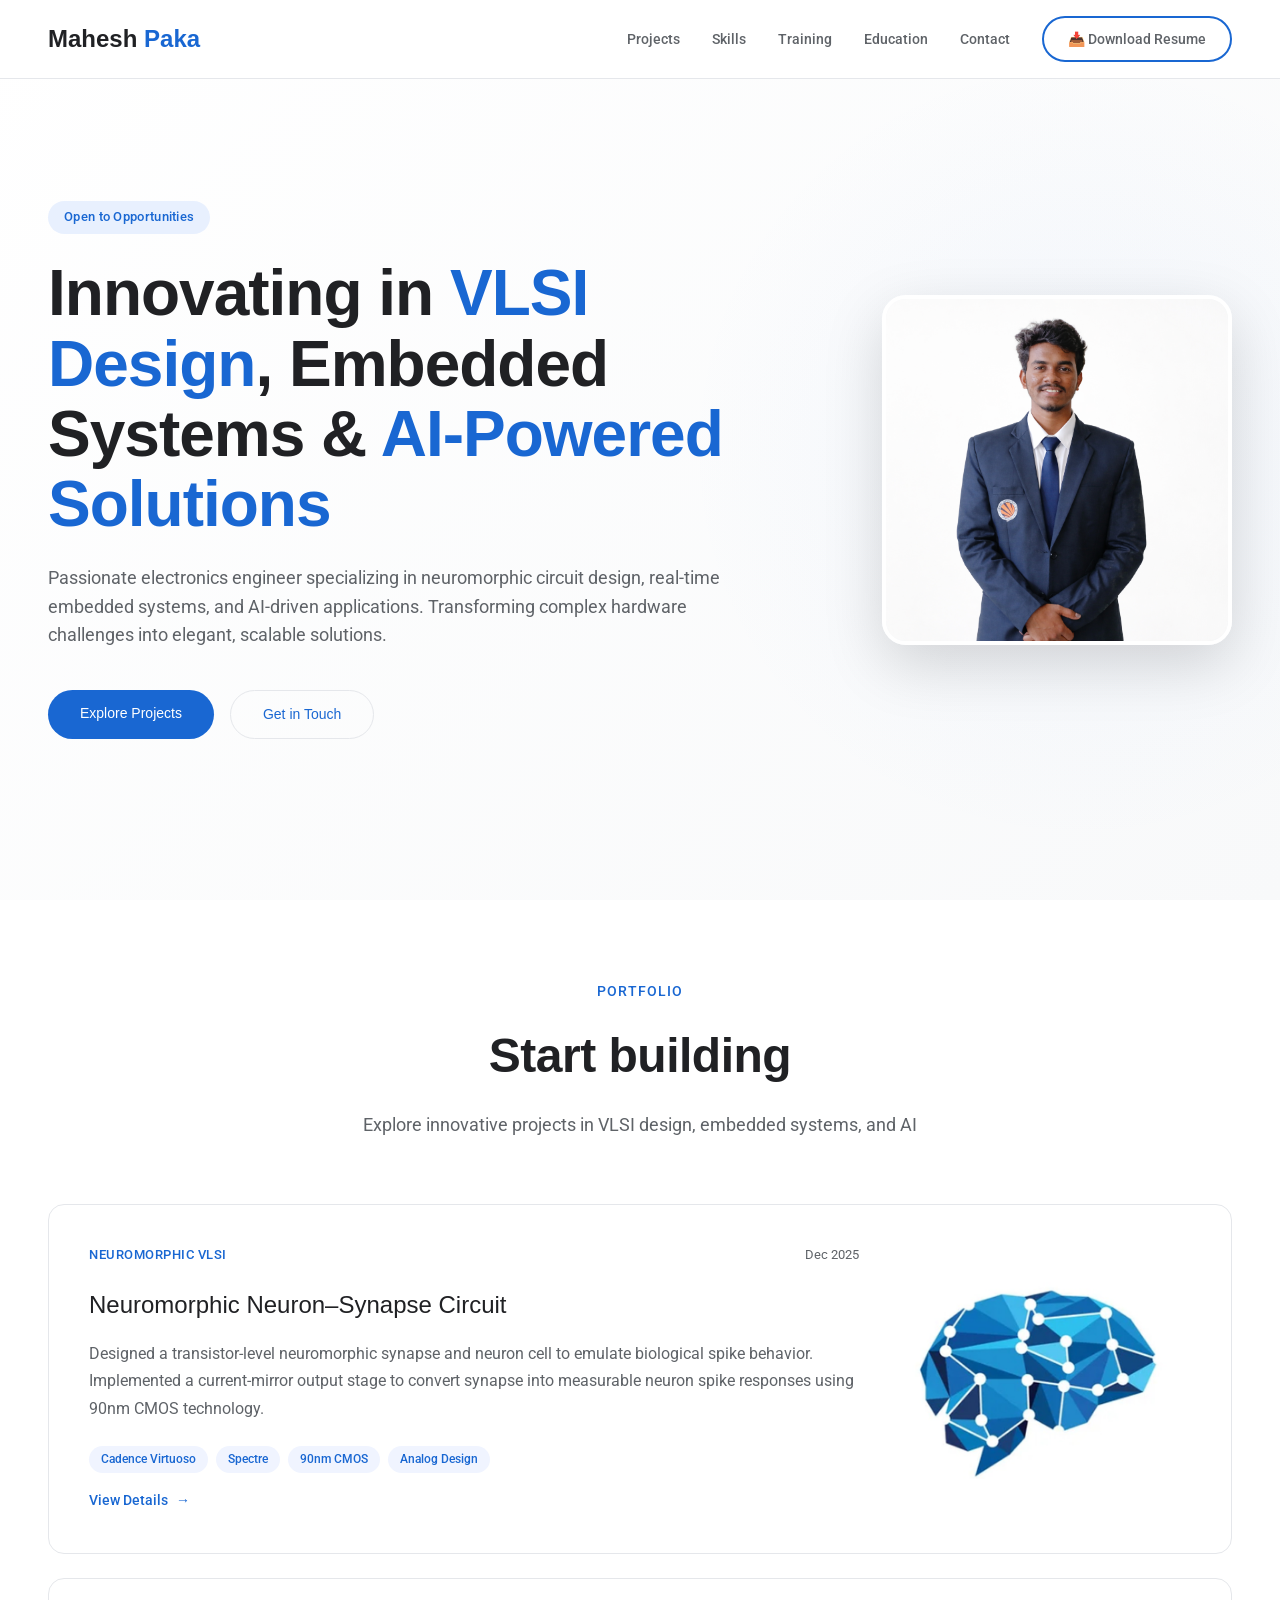
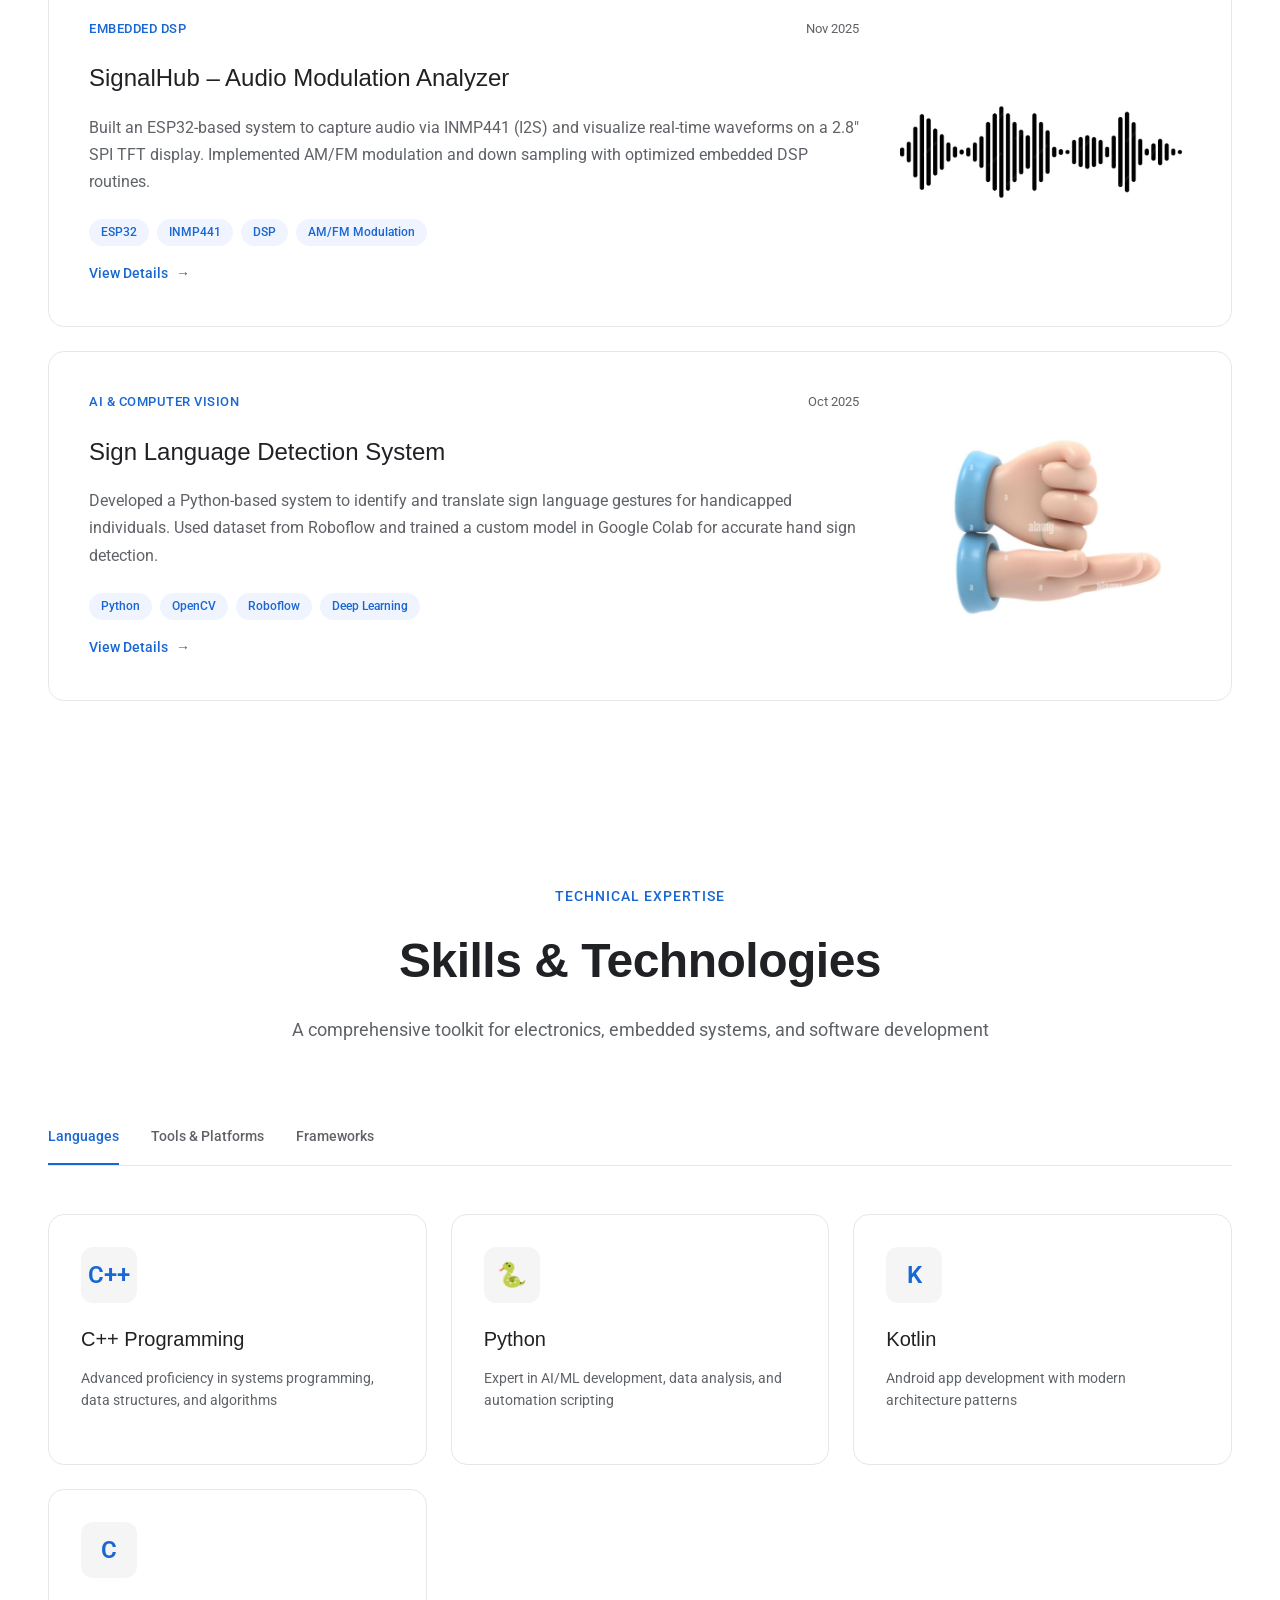
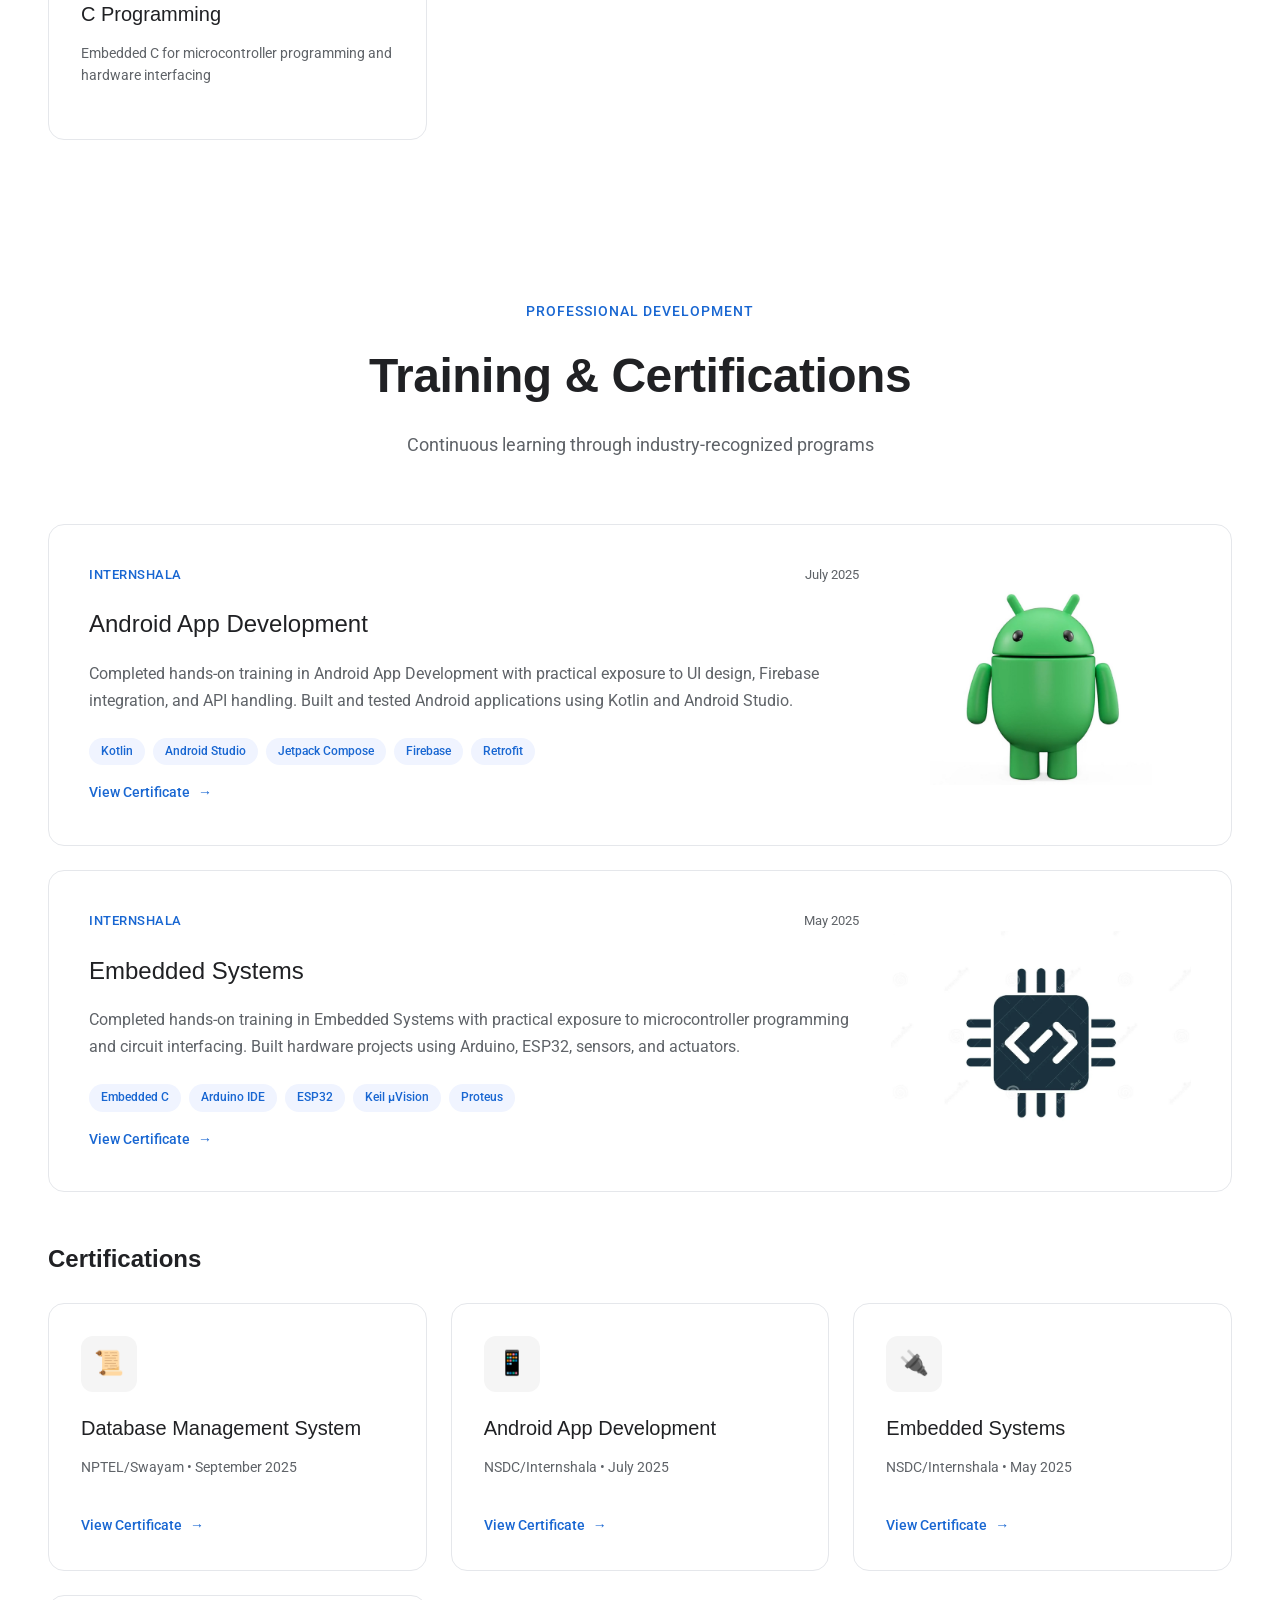
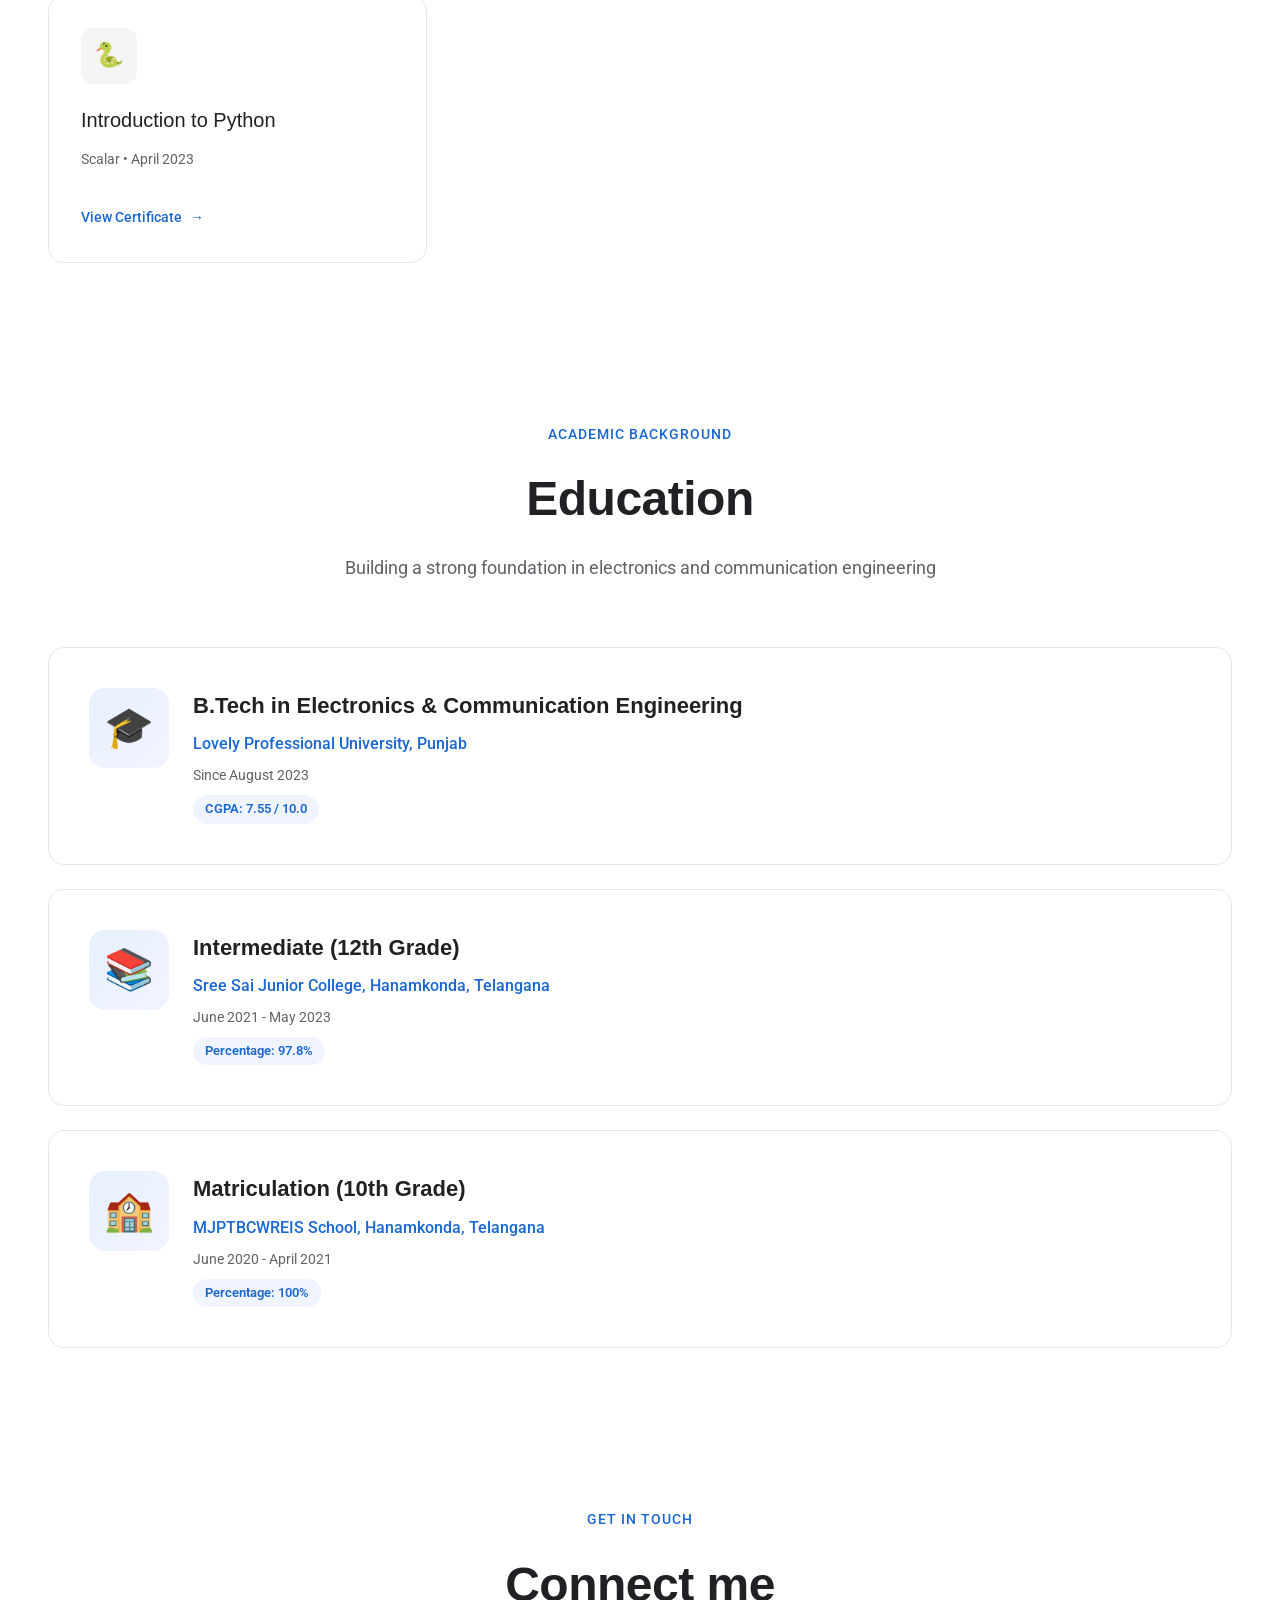
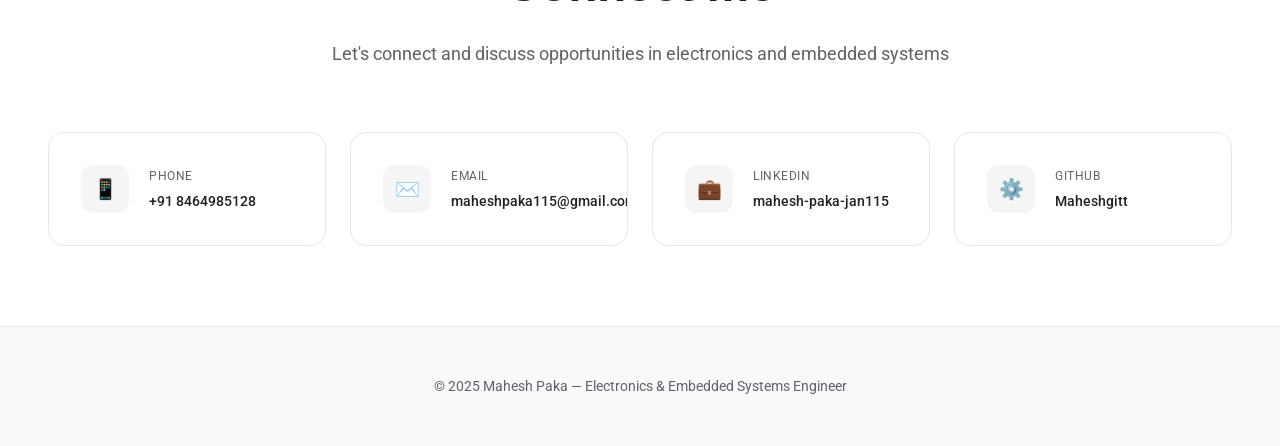
==== commit bcea8a48: "Add files via upload" ====
--- a/index.html
+++ b/index.html
@@ -2033,4 +2033,4 @@
 </script>
 
 </body>
-</html>
+</html>
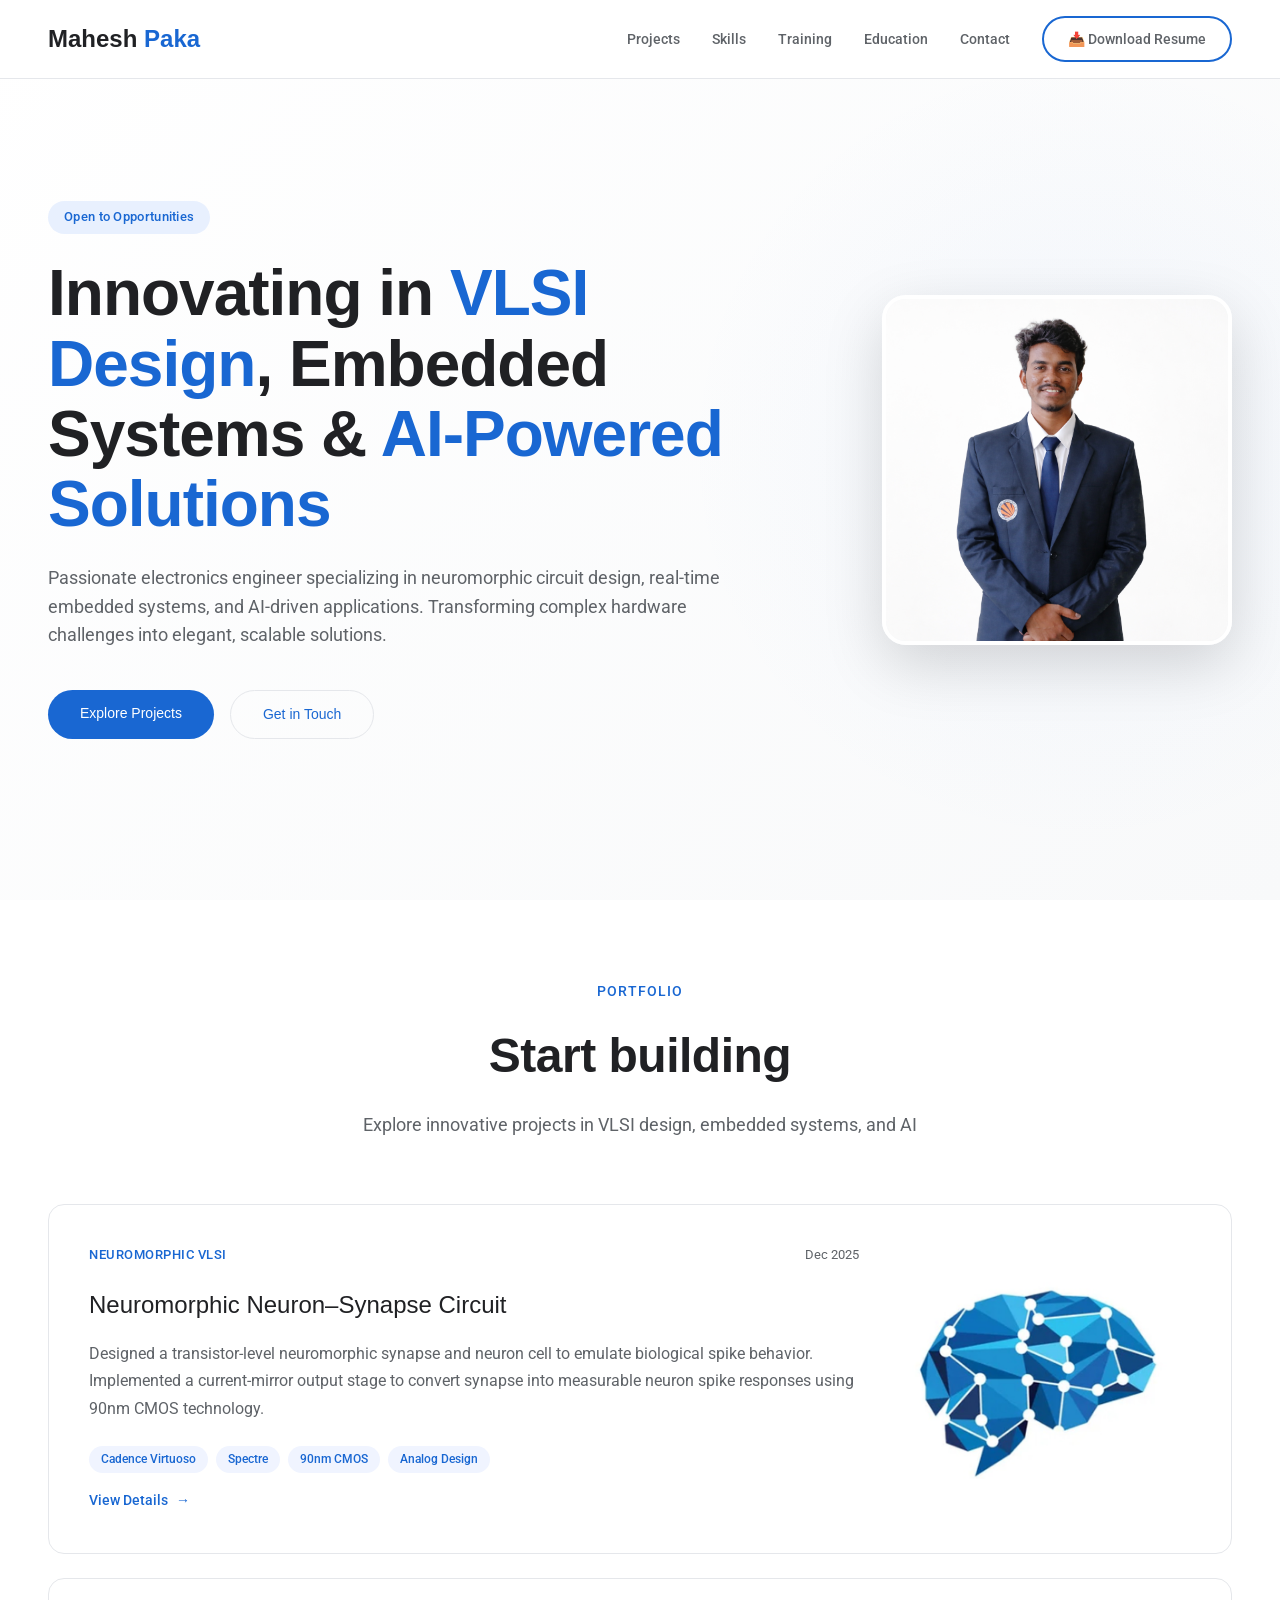
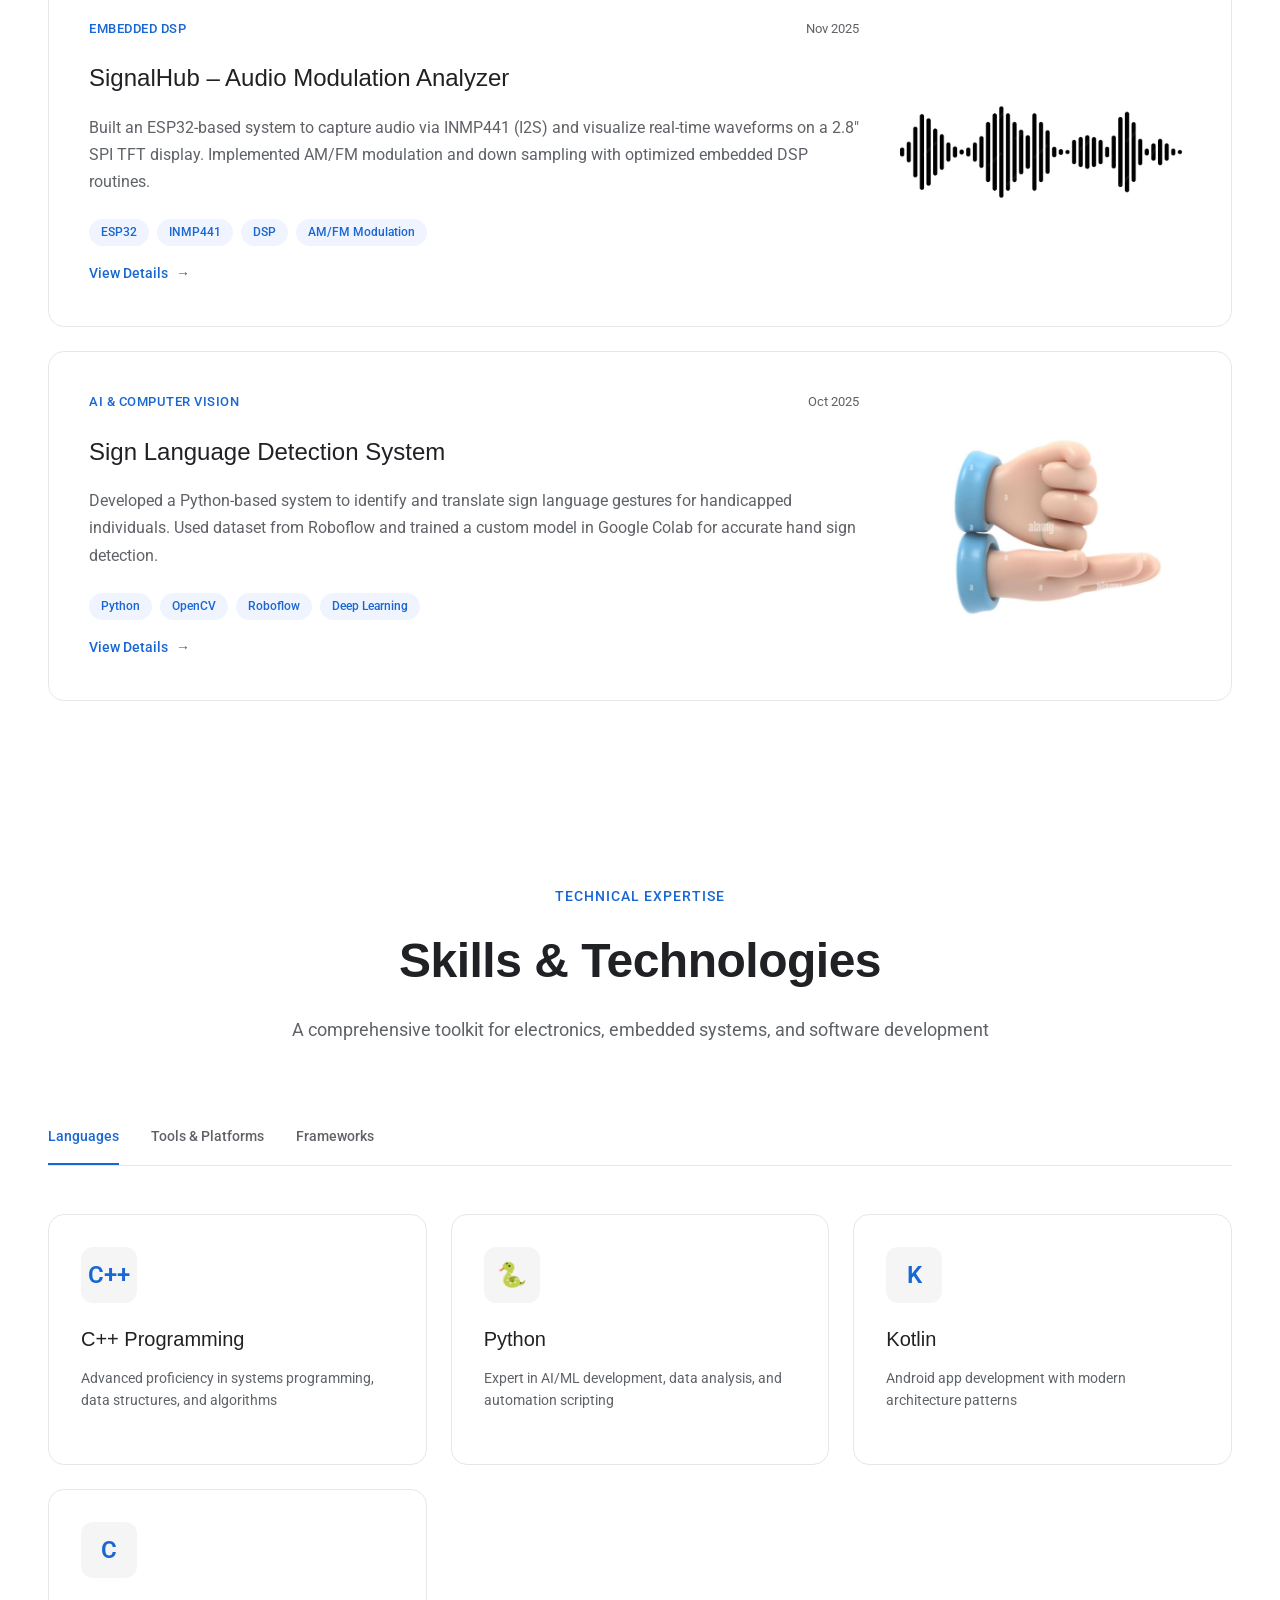
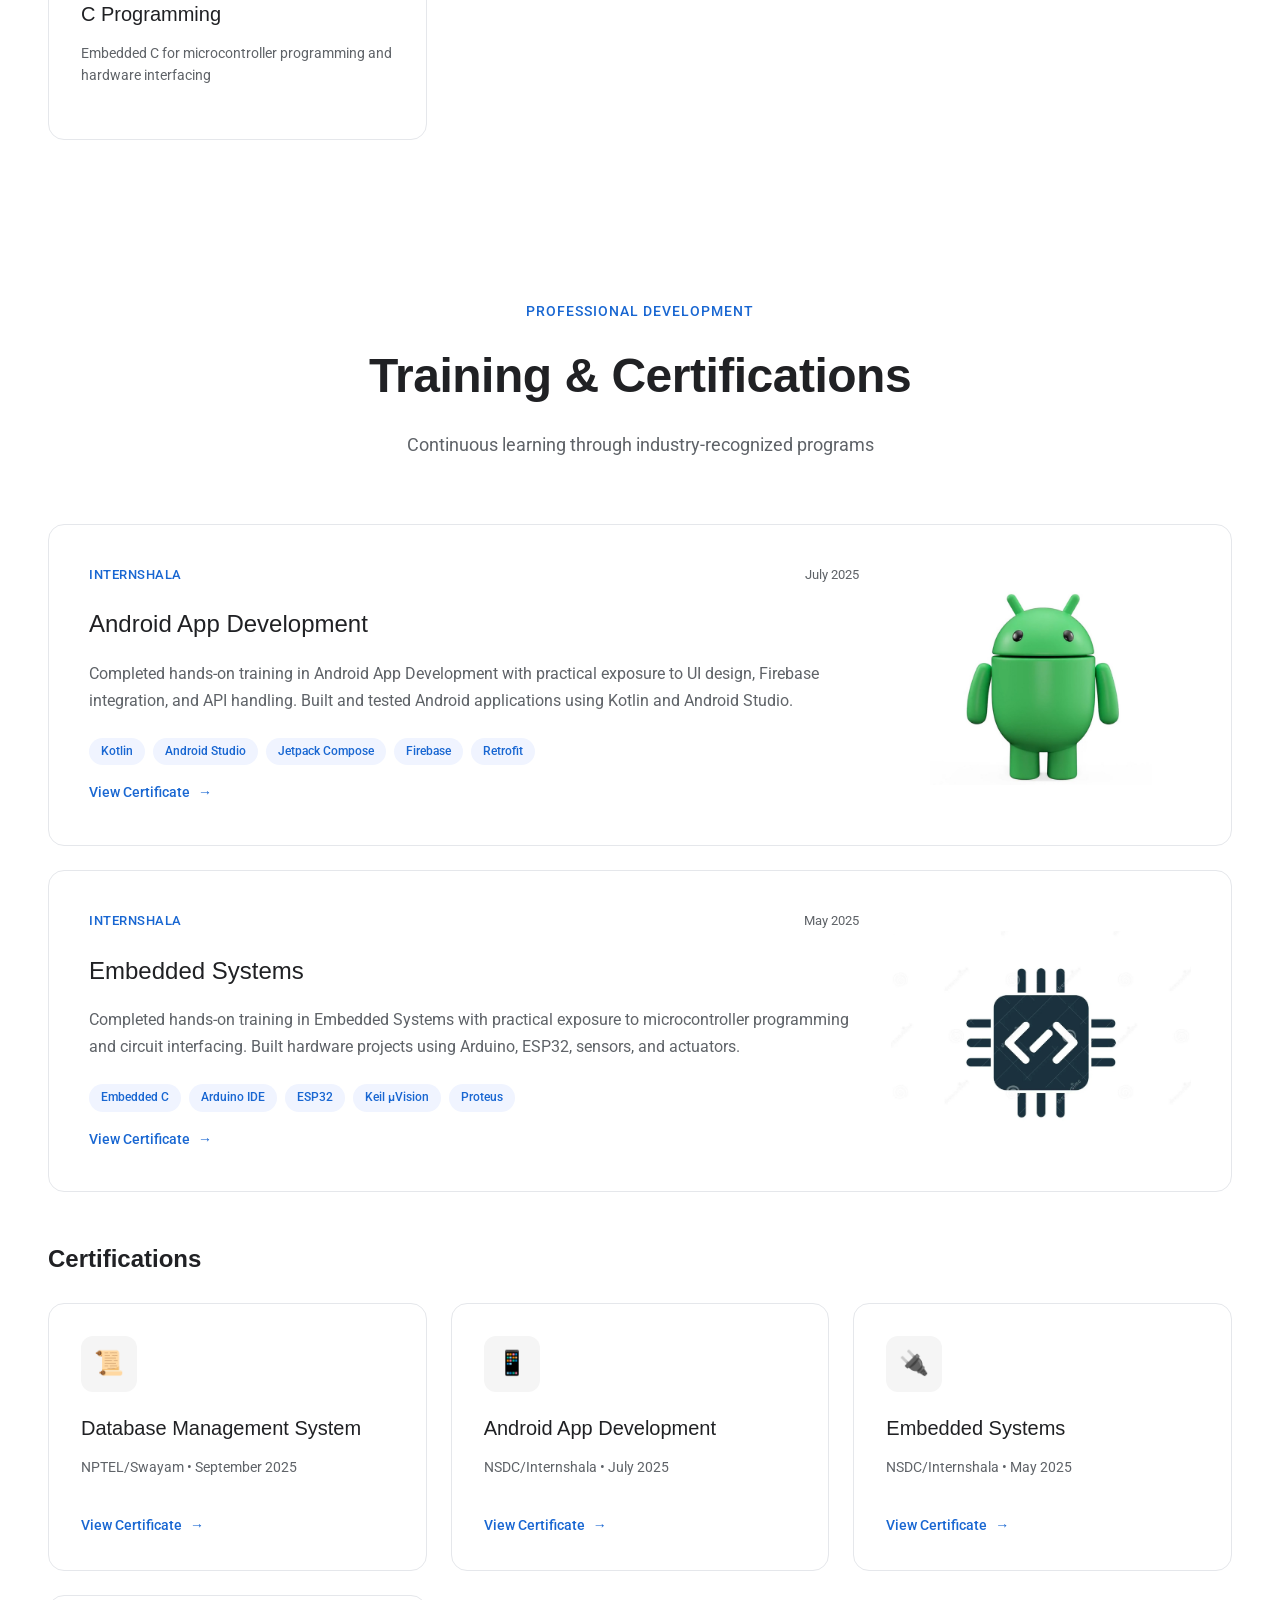
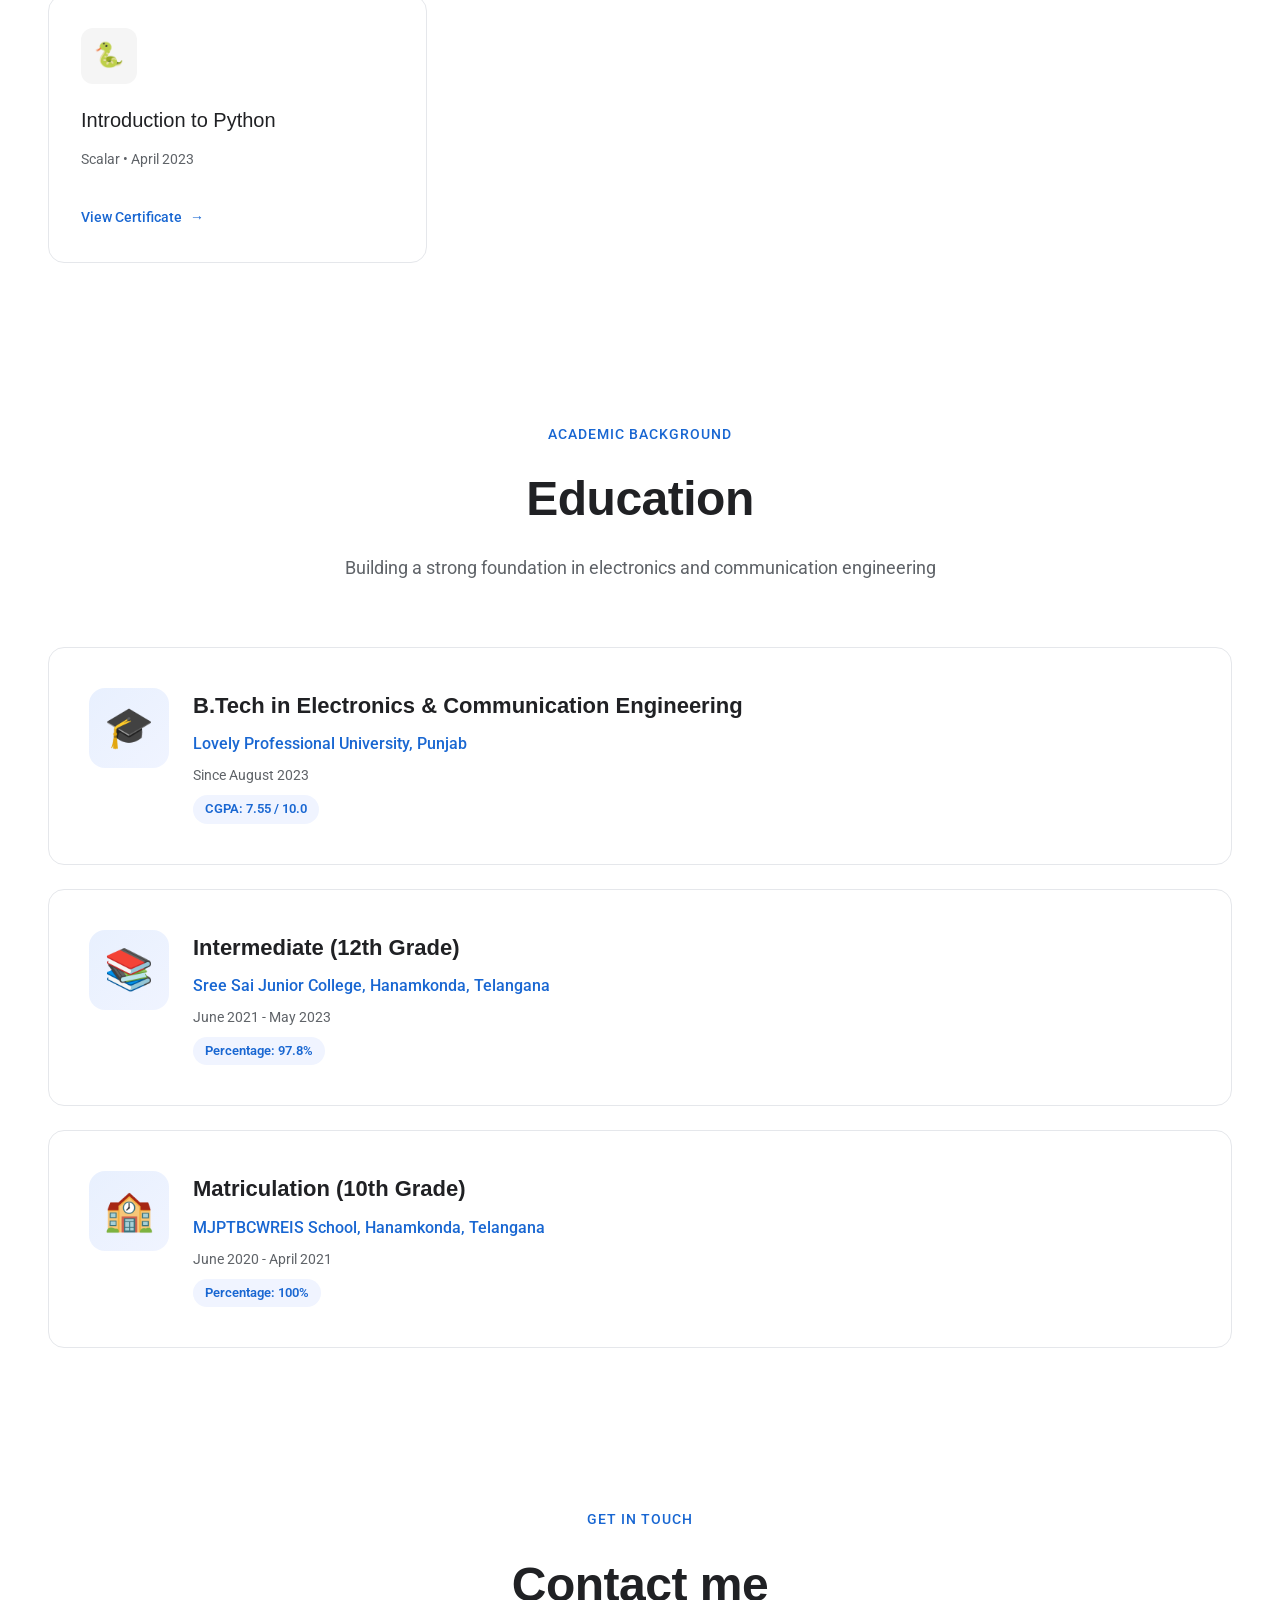
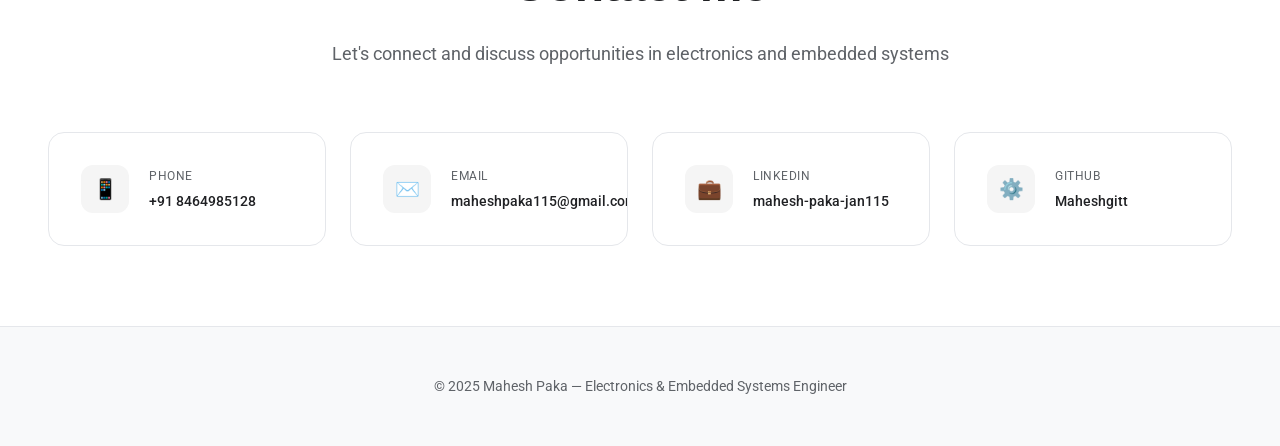
==== commit aefd2b88: "Update index.html" ====
--- a/index.html
+++ b/index.html
@@ -1536,7 +1536,7 @@
 <section id="contact">
   <div class="section-header">
     <div class="section-tag">Get in Touch</div>
-    <h2 class="section-title">Connect me</h2>
+    <h2 class="section-title">Contact me</h2>
     <p class="section-subtitle">Let's connect and discuss opportunities in electronics and embedded systems</p>
   </div>
 
@@ -2033,4 +2033,5 @@
 </script>
 
 </body>
-</html>+
+</html>
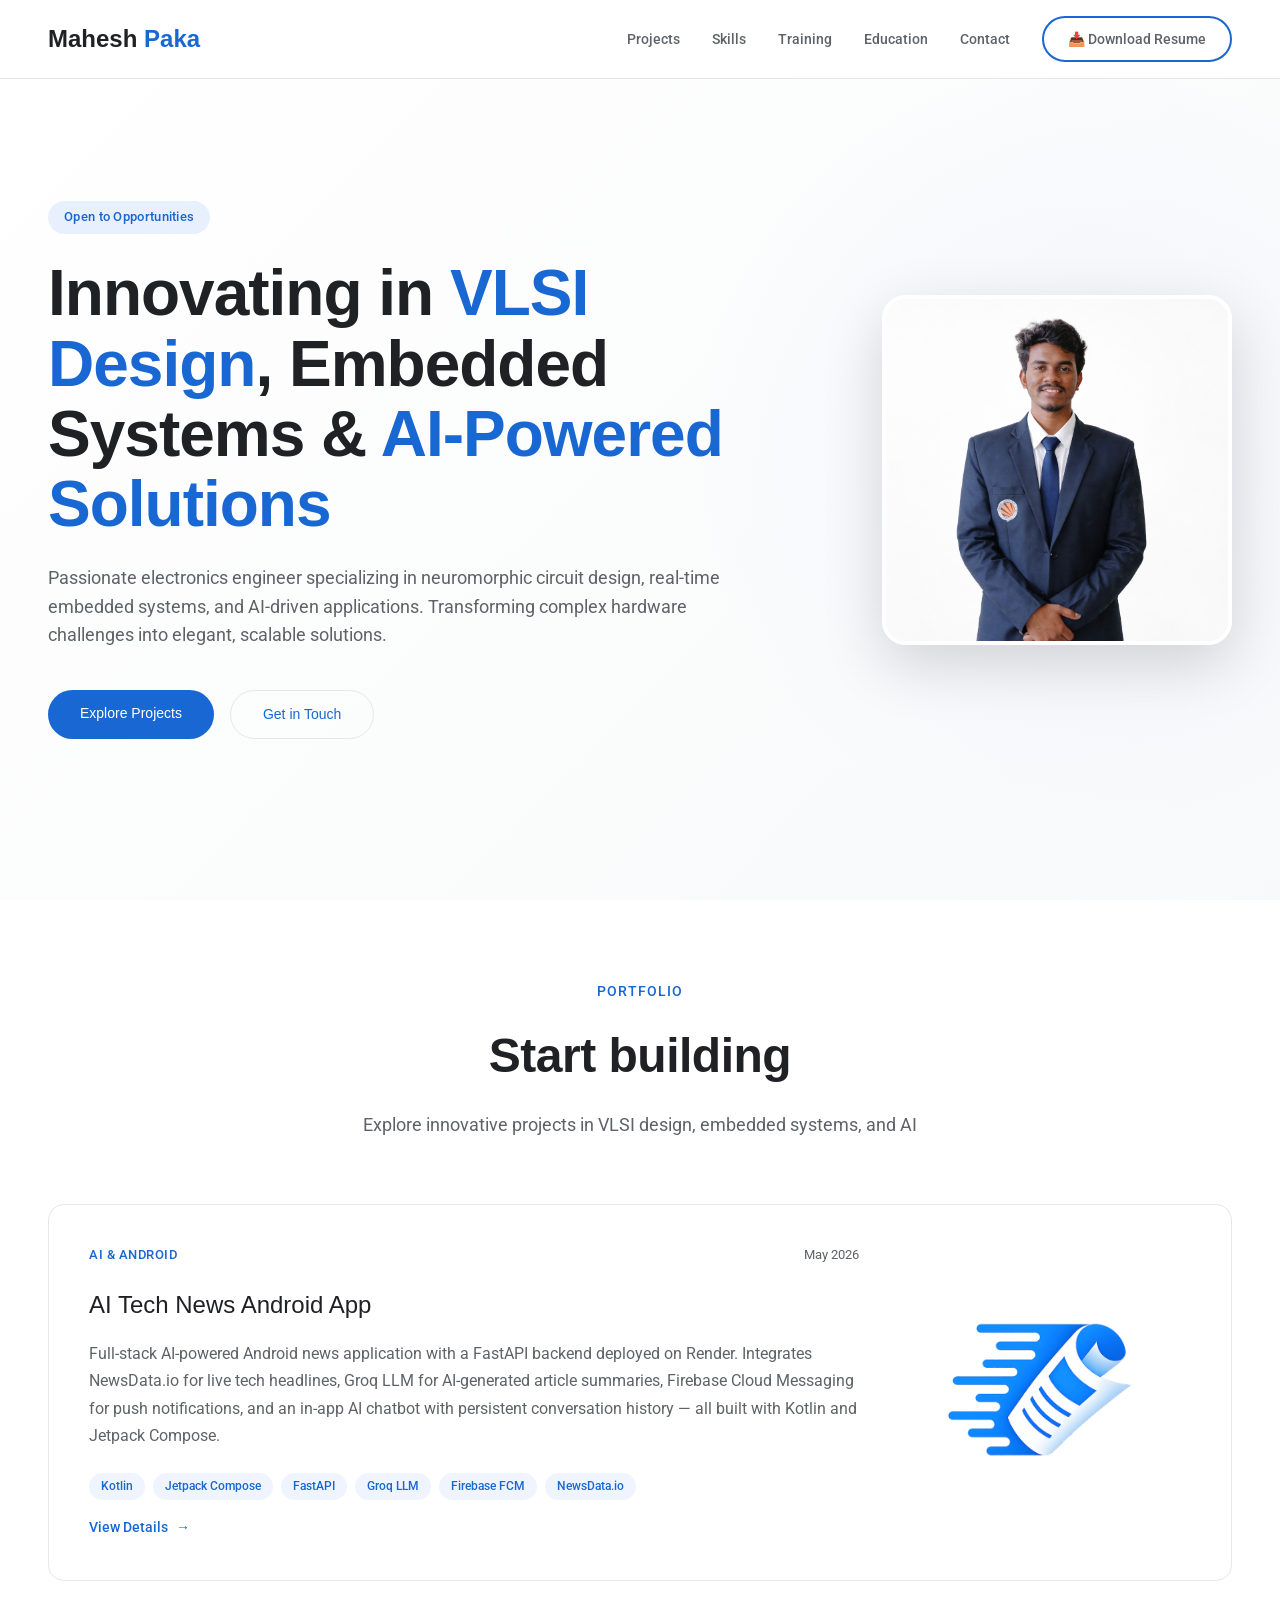
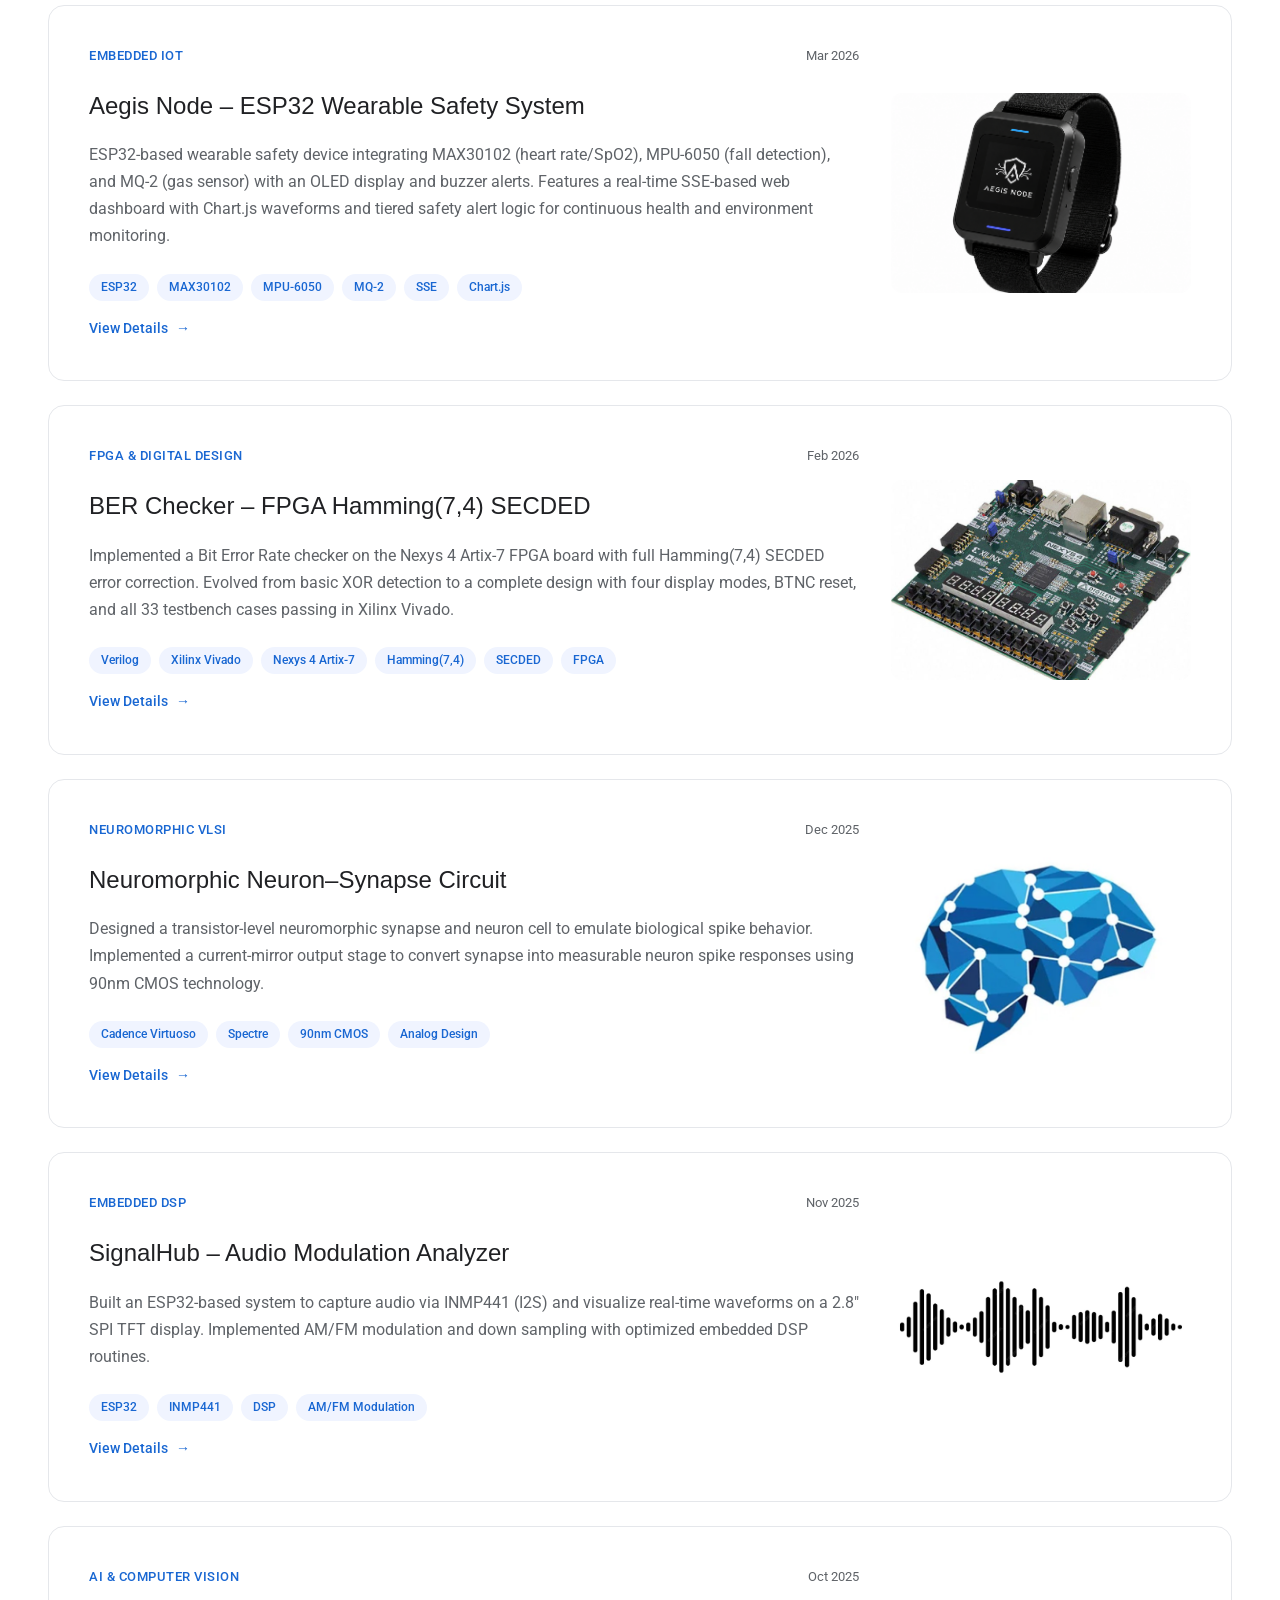
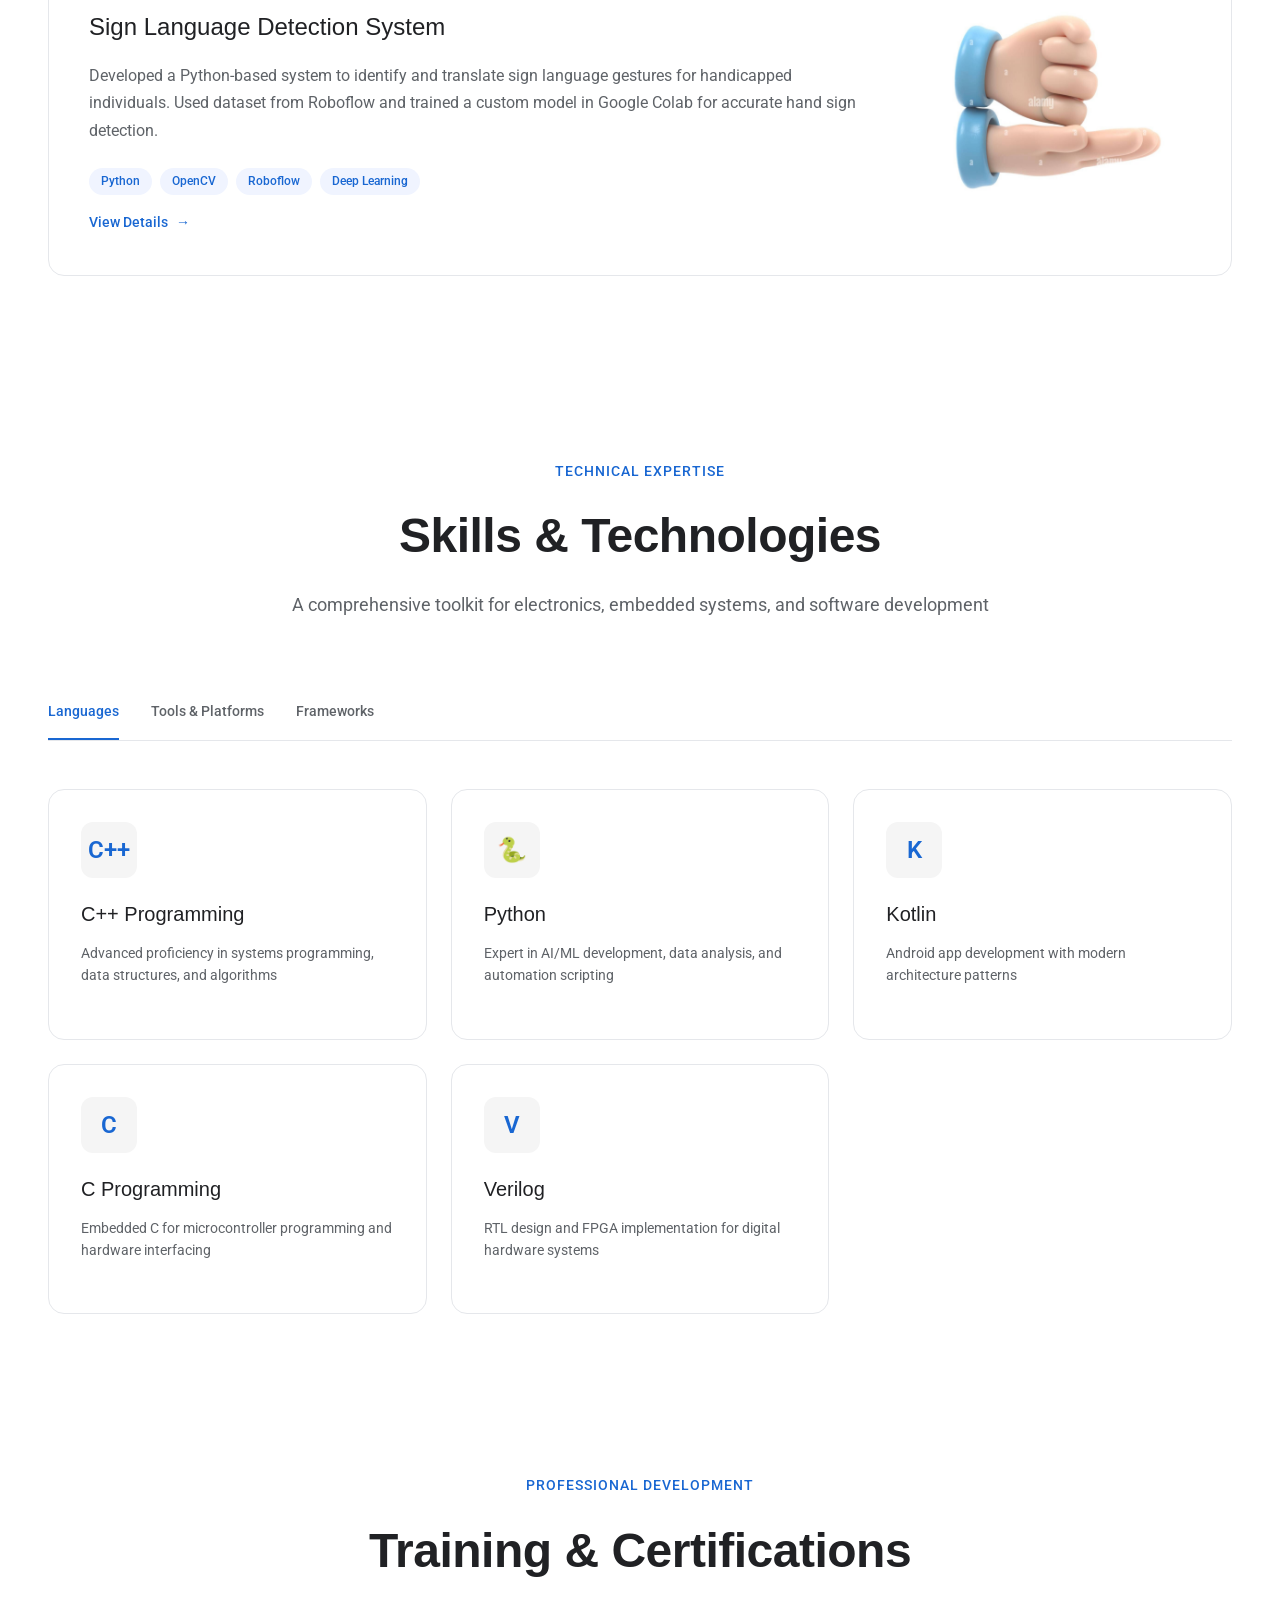
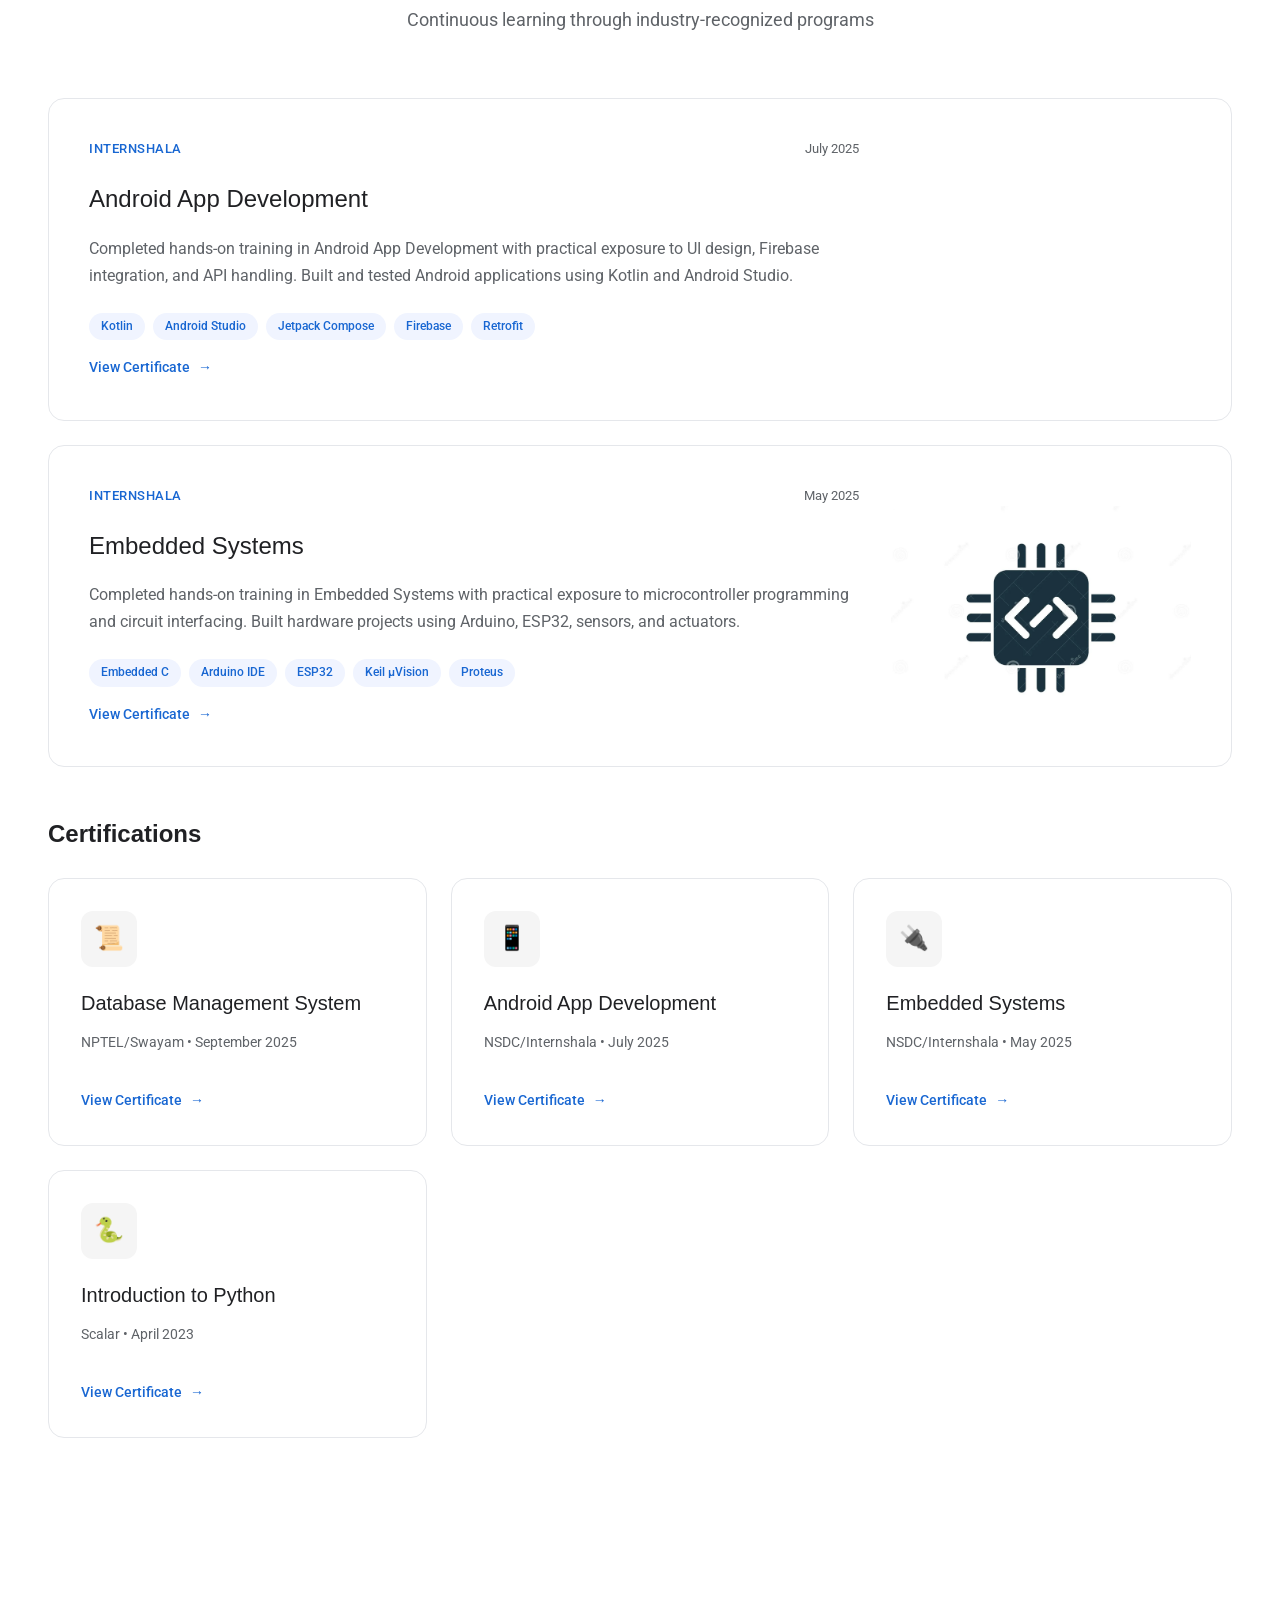
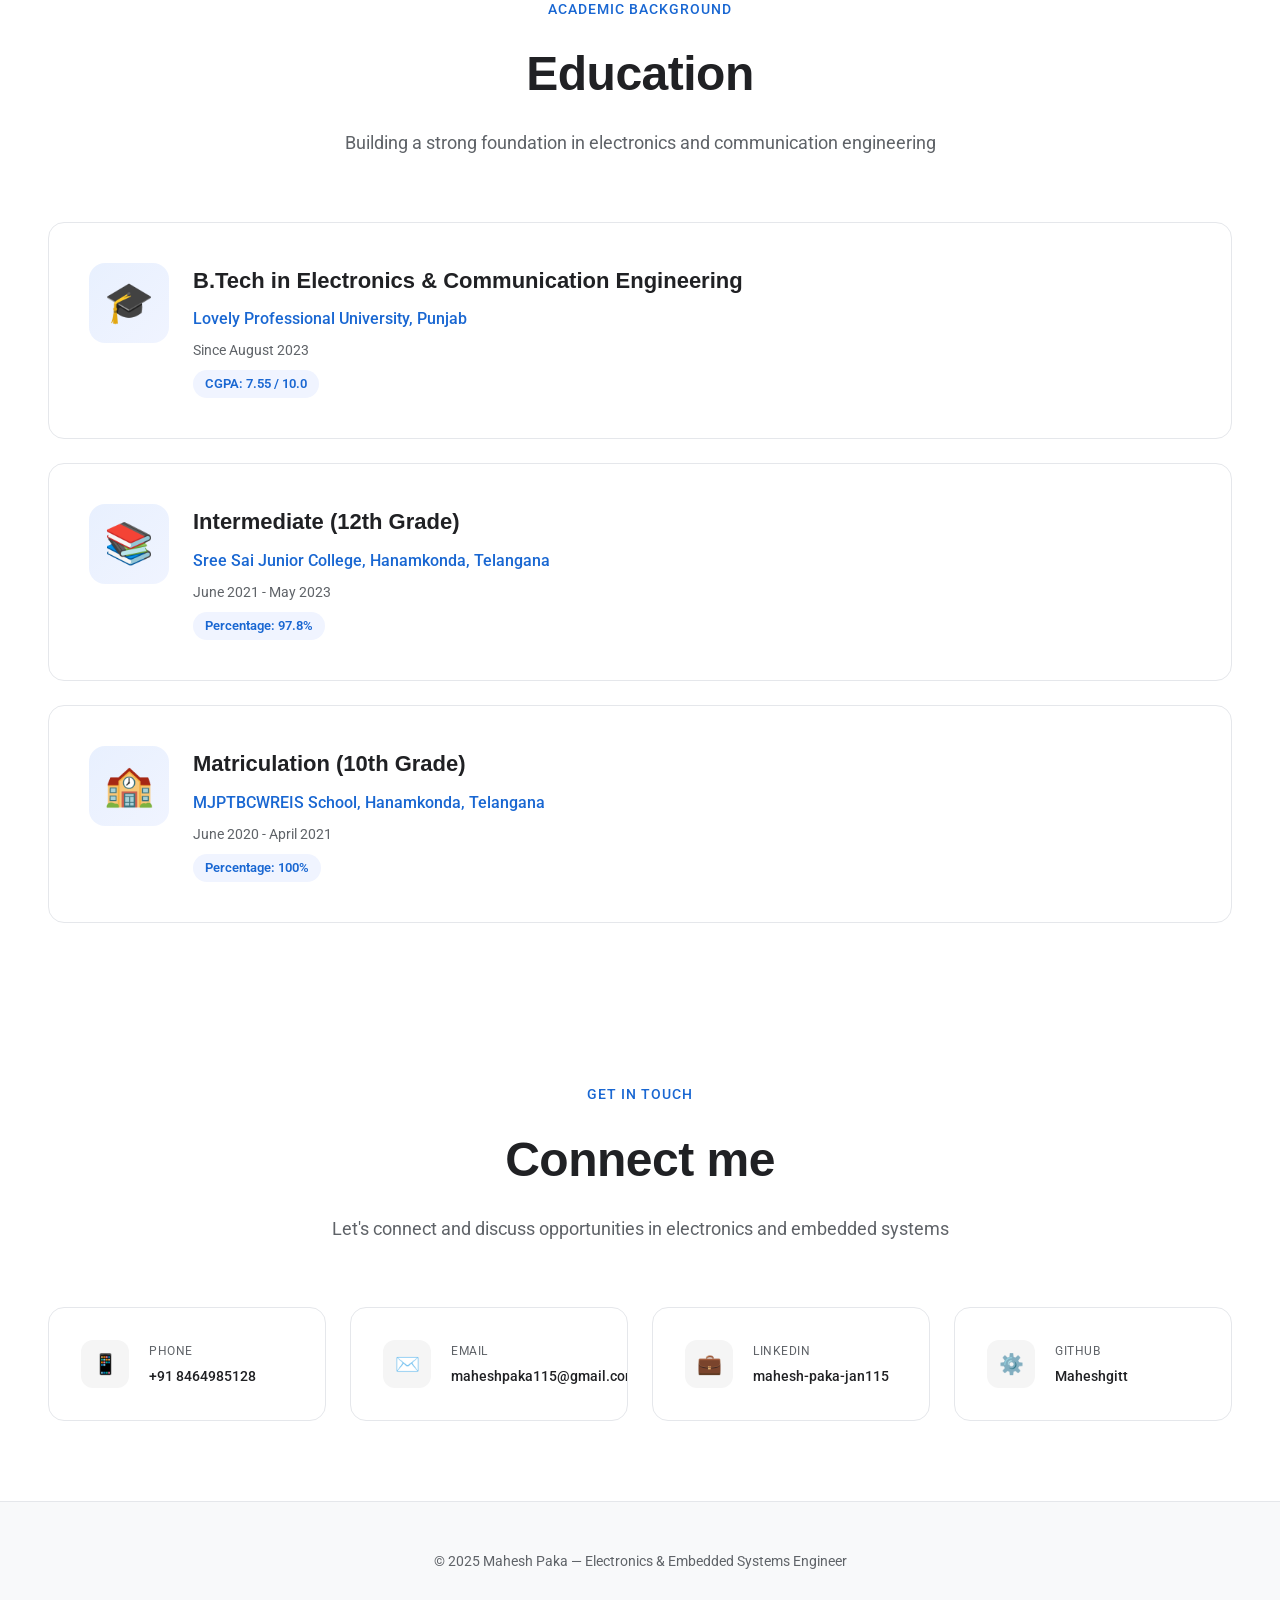
==== commit 1e9376f8: "Update index.html" ====
--- a/index.html
+++ b/index.html
@@ -993,7 +993,8 @@
   }
 
   .detail-list li::before {
-    content: '✓';
+    content: 'checkmark';
+    content: '\2713';
     color: var(--primary-blue);
     font-weight: bold;
   }
@@ -1205,7 +1206,7 @@
       <li><a href="#training" onclick="closeMobileMenu()">Training</a></li>
       <li><a href="#education" onclick="closeMobileMenu()">Education</a></li>
       <li><a href="#contact" onclick="closeMobileMenu()">Contact</a></li>
-      <li><a href="Resumeinfineon.pdf" download class="btn-download">📥 Download Resume</a></li>
+      <li><a href="Resumeinfineon.pdf" download class="btn-download">&#x1F4E5; Download Resume</a></li>
     </ul>
   </nav>
 </header>
@@ -1215,7 +1216,7 @@
   <div class="hero-content">
     <div class="hero-text">
       <div class="hero-badge">Open to Opportunities</div>
-      <h1>Innovating in <span class="highlight">VLSI Design</span>, Embedded Systems & <span class="highlight">AI-Powered Solutions</span></h1>
+      <h1>Innovating in <span class="highlight">VLSI Design</span>, Embedded Systems &amp; <span class="highlight">AI-Powered Solutions</span></h1>
       <p>Passionate electronics engineer specializing in neuromorphic circuit design, real-time embedded systems, and AI-driven applications. Transforming complex hardware challenges into elegant, scalable solutions.</p>
       <div class="cta-buttons">
         <a href="#projects" class="btn btn-primary">Explore Projects</a>
@@ -1225,7 +1226,7 @@
     <div class="hero-image-box">
       <img src="portfolio-profile.png" alt="Mahesh Paka" onerror="this.style.display='none'; this.nextElementSibling.style.display='flex';">
       <div class="hero-image-placeholder" style="display: none;">
-        <div class="hero-image-placeholder-icon">👤</div>
+        <div class="hero-image-placeholder-icon">&#x1F464;</div>
         <div style="font-weight: 500; color: var(--primary-blue);">Add Your Photo</div>
         <div style="font-size: 14px; margin-top: 8px;">profile-photo.jpg</div>
       </div>
@@ -1241,7 +1242,79 @@
     <p class="section-subtitle">Explore innovative projects in VLSI design, embedded systems, and AI</p>
   </div>
 
-  <!-- Project 1 -->
+  <!-- Project 1: AI Tech News App -->
+  <div class="project-card gemini-border" onclick="openDetail('aitechnews')">
+    <div class="project-content">
+      <div class="project-header">
+        <div class="project-type">AI &amp; Android</div>
+        <div class="project-date">May 2026</div>
+      </div>
+      <h3 class="project-title">AI Tech News Android App</h3>
+      <p class="project-description">Full-stack AI-powered Android news application with a FastAPI backend deployed on Render. Integrates NewsData.io for live tech headlines, Groq LLM for AI-generated article summaries, Firebase Cloud Messaging for push notifications, and an in-app AI chatbot with persistent conversation history — all built with Kotlin and Jetpack Compose.</p>
+      <div class="card-tags">
+        <span class="tag">Kotlin</span>
+        <span class="tag">Jetpack Compose</span>
+        <span class="tag">FastAPI</span>
+        <span class="tag">Groq LLM</span>
+        <span class="tag">Firebase FCM</span>
+        <span class="tag">NewsData.io</span>
+      </div>
+      <div class="view-details">View Details <span>&#x2192;</span></div>
+    </div>
+    <div class="project-image-box">
+      <img src="Newsapplogo.png" alt="AI Tech News App" onerror="this.style.display='none';">
+    </div>
+  </div>
+
+  <!-- Project 2: Aegis Node -->
+  <div class="project-card gemini-border" onclick="openDetail('aegisnode')">
+    <div class="project-content">
+      <div class="project-header">
+        <div class="project-type">Embedded IoT</div>
+        <div class="project-date">Mar 2026</div>
+      </div>
+      <h3 class="project-title">Aegis Node – ESP32 Wearable Safety System</h3>
+      <p class="project-description">ESP32-based wearable safety device integrating MAX30102 (heart rate/SpO2), MPU-6050 (fall detection), and MQ-2 (gas sensor) with an OLED display and buzzer alerts. Features a real-time SSE-based web dashboard with Chart.js waveforms and tiered safety alert logic for continuous health and environment monitoring.</p>
+      <div class="card-tags">
+        <span class="tag">ESP32</span>
+        <span class="tag">MAX30102</span>
+        <span class="tag">MPU-6050</span>
+        <span class="tag">MQ-2</span>
+        <span class="tag">SSE</span>
+        <span class="tag">Chart.js</span>
+      </div>
+      <div class="view-details">View Details <span>&#x2192;</span></div>
+    </div>
+    <div class="project-image-box">
+      <img src="aegisnode.png" alt="Aegis Node Wearable" onerror="this.style.display='none';">
+    </div>
+  </div>
+
+  <!-- Project 3: BER Checker -->
+  <div class="project-card gemini-border" onclick="openDetail('berchecker')">
+    <div class="project-content">
+      <div class="project-header">
+        <div class="project-type">FPGA &amp; Digital Design</div>
+        <div class="project-date">Feb 2026</div>
+      </div>
+      <h3 class="project-title">BER Checker – FPGA Hamming(7,4) SECDED</h3>
+      <p class="project-description">Implemented a Bit Error Rate checker on the Nexys 4 Artix-7 FPGA board with full Hamming(7,4) SECDED error correction. Evolved from basic XOR detection to a complete design with four display modes, BTNC reset, and all 33 testbench cases passing in Xilinx Vivado.</p>
+      <div class="card-tags">
+        <span class="tag">Verilog</span>
+        <span class="tag">Xilinx Vivado</span>
+        <span class="tag">Nexys 4 Artix-7</span>
+        <span class="tag">Hamming(7,4)</span>
+        <span class="tag">SECDED</span>
+        <span class="tag">FPGA</span>
+      </div>
+      <div class="view-details">View Details <span>&#x2192;</span></div>
+    </div>
+    <div class="project-image-box">
+      <img src="bercheck.png" alt="BER Checker FPGA" onerror="this.style.display='none';">
+    </div>
+  </div>
+
+  <!-- Project 4: Neuromorphic -->
   <div class="project-card gemini-border" onclick="openDetail('neuromorphic')">
     <div class="project-content">
       <div class="project-header">
@@ -1256,14 +1329,14 @@
         <span class="tag">90nm CMOS</span>
         <span class="tag">Analog Design</span>
       </div>
-      <div class="view-details">View Details <span>→</span></div>
+      <div class="view-details">View Details <span>&#x2192;</span></div>
     </div>
     <div class="project-image-box">
       <img src="neuromorphic.jpeg" alt="Neuromorphic Circuit" onerror="this.style.display='none';">
     </div>
   </div>
 
-  <!-- Project 2 -->
+  <!-- Project 5: SignalHub -->
   <div class="project-card gemini-border" onclick="openDetail('signalhub')">
     <div class="project-content">
       <div class="project-header">
@@ -1271,25 +1344,25 @@
         <div class="project-date">Nov 2025</div>
       </div>
       <h3 class="project-title">SignalHub – Audio Modulation Analyzer</h3>
-      <p class="project-description">Built an ESP32-based system to capture audio via INMP441 (I2S) and visualize real-time waveforms on a 2.8″ SPI TFT display. Implemented AM/FM modulation and down sampling with optimized embedded DSP routines.</p>
+      <p class="project-description">Built an ESP32-based system to capture audio via INMP441 (I2S) and visualize real-time waveforms on a 2.8&#x22; SPI TFT display. Implemented AM/FM modulation and down sampling with optimized embedded DSP routines.</p>
       <div class="card-tags">
         <span class="tag">ESP32</span>
         <span class="tag">INMP441</span>
         <span class="tag">DSP</span>
         <span class="tag">AM/FM Modulation</span>
       </div>
-      <div class="view-details">View Details <span>→</span></div>
+      <div class="view-details">View Details <span>&#x2192;</span></div>
     </div>
     <div class="project-image-box">
       <img src="audio.jpeg" alt="SignalHub Project" onerror="this.style.display='none';">
     </div>
   </div>
 
-  <!-- Project 3 -->
+  <!-- Project 6: Sign Language -->
   <div class="project-card gemini-border" onclick="openDetail('signlanguage')">
     <div class="project-content">
       <div class="project-header">
-        <div class="project-type">AI & Computer Vision</div>
+        <div class="project-type">AI &amp; Computer Vision</div>
         <div class="project-date">Oct 2025</div>
       </div>
       <h3 class="project-title">Sign Language Detection System</h3>
@@ -1300,7 +1373,7 @@
         <span class="tag">Roboflow</span>
         <span class="tag">Deep Learning</span>
       </div>
-      <div class="view-details">View Details <span>→</span></div>
+      <div class="view-details">View Details <span>&#x2192;</span></div>
     </div>
     <div class="project-image-box">
       <img src="sign.jpeg" alt="Sign Language Detection" onerror="this.style.display='none';">
@@ -1312,16 +1385,17 @@
 <section id="skills">
   <div class="section-header">
     <div class="section-tag">Technical Expertise</div>
-    <h2 class="section-title">Skills & Technologies</h2>
+    <h2 class="section-title">Skills &amp; Technologies</h2>
     <p class="section-subtitle">A comprehensive toolkit for electronics, embedded systems, and software development</p>
   </div>
 
   <div class="tabs">
     <div class="tab active" onclick="showTab(event, 'languages')">Languages</div>
-    <div class="tab" onclick="showTab(event, 'tools')">Tools & Platforms</div>
+    <div class="tab" onclick="showTab(event, 'tools')">Tools &amp; Platforms</div>
     <div class="tab" onclick="showTab(event, 'frameworks')">Frameworks</div>
   </div>
 
+  <!-- LANGUAGES TAB -->
   <div id="languages" class="tab-content active">
     <div class="cards-grid">
       <div class="card gemini-border">
@@ -1330,7 +1404,7 @@
         <p class="card-description">Advanced proficiency in systems programming, data structures, and algorithms</p>
       </div>
       <div class="card gemini-border">
-        <div class="card-icon">🐍</div>
+        <div class="card-icon">&#x1F40D;</div>
         <h3 class="card-title">Python</h3>
         <p class="card-description">Expert in AI/ML development, data analysis, and automation scripting</p>
       </div>
@@ -1344,65 +1418,120 @@
         <h3 class="card-title">C Programming</h3>
         <p class="card-description">Embedded C for microcontroller programming and hardware interfacing</p>
       </div>
-    </div>
-  </div>
-
+      <div class="card gemini-border">
+        <div class="card-icon">V</div>
+        <h3 class="card-title">Verilog</h3>
+        <p class="card-description">RTL design and FPGA implementation for digital hardware systems</p>
+      </div>
+    </div>
+  </div>
+
+  <!-- TOOLS & PLATFORMS TAB -->
   <div id="tools" class="tab-content">
     <div class="cards-grid">
       <div class="card gemini-border">
-        <div class="card-icon">◆</div>
+        <div class="card-icon">&#x25C6;</div>
         <h3 class="card-title">Cadence Virtuoso</h3>
         <p class="card-description">Analog IC design, schematic capture, and layout design</p>
       </div>
       <div class="card gemini-border">
-        <div class="card-icon">▣</div>
+        <div class="card-icon">&#x25A3;</div>
         <h3 class="card-title">Xilinx Vivado</h3>
         <p class="card-description">FPGA design and implementation with Verilog/VHDL</p>
       </div>
       <div class="card gemini-border">
-        <div class="card-icon">🔧</div>
+        <div class="card-icon">&#x1F527;</div>
         <h3 class="card-title">Proteus</h3>
         <p class="card-description">Circuit simulation and PCB design</p>
       </div>
       <div class="card gemini-border">
-        <div class="card-icon">⚙️</div>
+        <div class="card-icon">&#x2699;&#xFE0F;</div>
         <h3 class="card-title">Arduino IDE</h3>
         <p class="card-description">Embedded systems development and prototyping</p>
       </div>
       <div class="card gemini-border">
-        <div class="card-icon">📊</div>
+        <div class="card-icon">&#x1F4CA;</div>
         <h3 class="card-title">MATLAB</h3>
         <p class="card-description">Signal processing, control systems, and data analysis</p>
       </div>
       <div class="card gemini-border">
-        <div class="card-icon">⚡</div>
+        <div class="card-icon">&#x26A1;</div>
         <h3 class="card-title">Keil µVision</h3>
         <p class="card-description">Microcontroller development and debugging</p>
       </div>
-    </div>
-  </div>
-
+      <div class="card gemini-border">
+        <div class="card-icon">&#x1F916;</div>
+        <h3 class="card-title">Groq LLM API</h3>
+        <p class="card-description">High-speed LLM inference for AI-powered summarization and chatbot features</p>
+      </div>
+      <div class="card gemini-border">
+        <div class="card-icon">&#x1F4F0;</div>
+        <h3 class="card-title">NewsData.io</h3>
+        <p class="card-description">Real-time news API integration for live tech headline feeds</p>
+      </div>
+      <div class="card gemini-border">
+        <div class="card-icon">&#x2764;&#xFE0F;</div>
+        <h3 class="card-title">MAX30102 / MPU-6050 / MQ-2</h3>
+        <p class="card-description">Biometric and environmental sensors for heart rate, SpO2, fall detection, and gas monitoring</p>
+      </div>
+      <div class="card gemini-border">
+        <div class="card-icon">&#x2601;&#xFE0F;</div>
+        <h3 class="card-title">Render</h3>
+        <p class="card-description">Cloud platform for deploying FastAPI backends with continuous deployment</p>
+      </div>
+      <!-- NEW: Android Studio -->
+      <div class="card gemini-border">
+        <div class="card-icon">&#x1F4F1;</div>
+        <h3 class="card-title">Android Studio</h3>
+        <p class="card-description">Official IDE for Android app development with integrated emulator and debugging tools</p>
+      </div>
+      <!-- NEW: Antigravity -->
+      <div class="card gemini-border">
+        <div class="card-icon">&#x1F310;</div>
+        <h3 class="card-title">Antigravity</h3>
+        <p class="card-description">Web development platform for building and deploying modern web applications</p>
+      </div>
+      <!-- NEW: STM32CubeIDE -->
+      <div class="card gemini-border">
+        <div class="card-icon">&#x1F539;</div>
+        <h3 class="card-title">STM32CubeIDE</h3>
+        <p class="card-description">Integrated development environment for STM32 microcontroller programming and debugging</p>
+      </div>
+    </div>
+  </div>
+
+  <!-- FRAMEWORKS TAB -->
   <div id="frameworks" class="tab-content">
     <div class="cards-grid">
       <div class="card gemini-border">
-        <div class="card-icon">📱</div>
+        <div class="card-icon">&#x1F4F1;</div>
         <h3 class="card-title">Jetpack Compose</h3>
         <p class="card-description">Modern Android UI development toolkit</p>
       </div>
       <div class="card gemini-border">
-        <div class="card-icon">🔥</div>
+        <div class="card-icon">&#x1F525;</div>
         <h3 class="card-title">Firebase</h3>
-        <p class="card-description">Backend services and real-time database integration</p>
-      </div>
-      <div class="card gemini-border">
-        <div class="card-icon">📡</div>
+        <p class="card-description">Backend services, real-time database, and FCM push notifications</p>
+      </div>
+      <div class="card gemini-border">
+        <div class="card-icon">&#x1F4E1;</div>
         <h3 class="card-title">Retrofit</h3>
         <p class="card-description">Type-safe HTTP client for Android and Java</p>
       </div>
       <div class="card gemini-border">
-        <div class="card-icon">🎯</div>
+        <div class="card-icon">&#x1F3AF;</div>
         <h3 class="card-title">Simulink</h3>
         <p class="card-description">Model-based design for control systems</p>
+      </div>
+      <div class="card gemini-border">
+        <div class="card-icon">&#x26A1;</div>
+        <h3 class="card-title">FastAPI</h3>
+        <p class="card-description">High-performance Python web framework for building RESTful backend APIs</p>
+      </div>
+      <div class="card gemini-border">
+        <div class="card-icon">&#x1F4C8;</div>
+        <h3 class="card-title">Chart.js</h3>
+        <p class="card-description">JavaScript charting library for real-time waveform and data visualization on web dashboards</p>
       </div>
     </div>
   </div>
@@ -1412,7 +1541,7 @@
 <section id="training">
   <div class="section-header">
     <div class="section-tag">Professional Development</div>
-    <h2 class="section-title">Training & Certifications</h2>
+    <h2 class="section-title">Training &amp; Certifications</h2>
     <p class="section-subtitle">Continuous learning through industry-recognized programs</p>
   </div>
 
@@ -1431,10 +1560,10 @@
         <span class="tag">Firebase</span>
         <span class="tag">Retrofit</span>
       </div>
-      <div class="view-details">View Certificate <span>→</span></div>
+      <div class="view-details">View Certificate <span>&#x2192;</span></div>
     </div>
     <div class="project-image-box">
-      <img src="androidappdev.jpeg" alt="Android Training" onerror="this.style.display='none'; this.nextElementSibling.style.display='flex';">
+      <img src="androidlogo.png" alt="Android Training" onerror="this.style.display='none'; this.nextElementSibling.style.display='flex';">
     </div>
   </div>
 
@@ -1453,7 +1582,7 @@
         <span class="tag">Keil µVision</span>
         <span class="tag">Proteus</span>
       </div>
-      <div class="view-details">View Certificate <span>→</span></div>
+      <div class="view-details">View Certificate <span>&#x2192;</span></div>
     </div>
     <div class="project-image-box">
       <img src="embedded.png" alt="Embedded Systems Training" onerror="this.style.display='none'; this.nextElementSibling.style.display='flex';">
@@ -1464,28 +1593,28 @@
     <h3 style="font-family: 'Google Sans', sans-serif; font-size: 24px; margin-bottom: 24px;">Certifications</h3>
     <div class="cards-grid">
       <div class="card gemini-border" onclick="openDetail('dbms-cert')">
-        <div class="card-icon">📜</div>
+        <div class="card-icon">&#x1F4DC;</div>
         <h3 class="card-title">Database Management System</h3>
         <p class="card-description">NPTEL/Swayam • September 2025</p>
-        <div class="view-details">View Certificate <span>→</span></div>
+        <div class="view-details">View Certificate <span>&#x2192;</span></div>
       </div>
       <div class="card gemini-border" onclick="openDetail('android-cert')">
-        <div class="card-icon">📱</div>
+        <div class="card-icon">&#x1F4F1;</div>
         <h3 class="card-title">Android App Development</h3>
         <p class="card-description">NSDC/Internshala • July 2025</p>
-        <div class="view-details">View Certificate <span>→</span></div>
+        <div class="view-details">View Certificate <span>&#x2192;</span></div>
       </div>
       <div class="card gemini-border" onclick="openDetail('embedded-cert')">
-        <div class="card-icon">🔌</div>
+        <div class="card-icon">&#x1F50C;</div>
         <h3 class="card-title">Embedded Systems</h3>
         <p class="card-description">NSDC/Internshala • May 2025</p>
-        <div class="view-details">View Certificate <span>→</span></div>
+        <div class="view-details">View Certificate <span>&#x2192;</span></div>
       </div>
       <div class="card gemini-border" onclick="openDetail('python-cert')">
-        <div class="card-icon">🐍</div>
+        <div class="card-icon">&#x1F40D;</div>
         <h3 class="card-title">Introduction to Python</h3>
         <p class="card-description">Scalar • April 2023</p>
-        <div class="view-details">View Certificate <span>→</span></div>
+        <div class="view-details">View Certificate <span>&#x2192;</span></div>
       </div>
     </div>
   </div>
@@ -1501,9 +1630,9 @@
 
   <div class="education-cards">
     <div class="education-card gemini-border">
-      <div class="education-icon">🎓</div>
+      <div class="education-icon">&#x1F393;</div>
       <div class="education-content">
-        <h3 class="education-degree">B.Tech in Electronics & Communication Engineering</h3>
+        <h3 class="education-degree">B.Tech in Electronics &amp; Communication Engineering</h3>
         <div class="education-school">Lovely Professional University, Punjab</div>
         <div class="education-info">Since August 2023</div>
         <div class="education-score">CGPA: 7.55 / 10.0</div>
@@ -1511,7 +1640,7 @@
     </div>
 
     <div class="education-card gemini-border">
-      <div class="education-icon">📚</div>
+      <div class="education-icon">&#x1F4DA;</div>
       <div class="education-content">
         <h3 class="education-degree">Intermediate (12th Grade)</h3>
         <div class="education-school">Sree Sai Junior College, Hanamkonda, Telangana</div>
@@ -1521,7 +1650,7 @@
     </div>
 
     <div class="education-card gemini-border">
-      <div class="education-icon">🏫</div>
+      <div class="education-icon">&#x1F3EB;</div>
       <div class="education-content">
         <h3 class="education-degree">Matriculation (10th Grade)</h3>
         <div class="education-school">MJPTBCWREIS School, Hanamkonda, Telangana</div>
@@ -1536,34 +1665,34 @@
 <section id="contact">
   <div class="section-header">
     <div class="section-tag">Get in Touch</div>
-    <h2 class="section-title">Contact me</h2>
+    <h2 class="section-title">Connect me</h2>
     <p class="section-subtitle">Let's connect and discuss opportunities in electronics and embedded systems</p>
   </div>
 
   <div class="contact-grid">
     <a href="tel:+918464985128" class="contact-card gemini-border">
-      <div class="contact-icon">📱</div>
+      <div class="contact-icon">&#x1F4F1;</div>
       <div class="contact-info">
         <div class="contact-label">Phone</div>
         <div class="contact-value">+91 8464985128</div>
       </div>
     </a>
     <a href="mailto:maheshpaka115@gmail.com" class="contact-card gemini-border">
-      <div class="contact-icon">✉️</div>
+      <div class="contact-icon">&#x2709;&#xFE0F;</div>
       <div class="contact-info">
         <div class="contact-label">Email</div>
         <div class="contact-value">maheshpaka115@gmail.com</div>
       </div>
     </a>
     <a href="https://www.linkedin.com/in/mahesh-paka-jan115" target="_blank" class="contact-card gemini-border">
-      <div class="contact-icon">💼</div>
+      <div class="contact-icon">&#x1F4BC;</div>
       <div class="contact-info">
         <div class="contact-label">LinkedIn</div>
         <div class="contact-value">mahesh-paka-jan115</div>
       </div>
     </a>
     <a href="https://github.com/Maheshgitt" target="_blank" class="contact-card gemini-border">
-      <div class="contact-icon">⚙️</div>
+      <div class="contact-icon">&#x2699;&#xFE0F;</div>
       <div class="contact-info">
         <div class="contact-label">GitHub</div>
         <div class="contact-value">Maheshgitt</div>
@@ -1574,12 +1703,170 @@
 
 <!-- FOOTER -->
 <footer>
-  <p>© 2025 Mahesh Paka — Electronics & Embedded Systems Engineer</p>
+  <p>&#x00A9; 2025 Mahesh Paka — Electronics &amp; Embedded Systems Engineer</p>
 </footer>
 
-<!-- DETAIL MODALS -->
-
-<!-- Neuromorphic Project Modal with Image Carousel -->
+<!-- ===================== DETAIL MODALS ===================== -->
+
+<!-- AI Tech News Modal -->
+<div id="aitechnews-modal" class="detail-modal">
+  <div class="detail-content">
+    <div class="detail-header">
+      <button class="detail-close" onclick="closeDetail('aitechnews')">&times;</button>
+      <div class="detail-type">AI &amp; Android</div>
+      <h1 class="detail-title">AI Tech News Android App</h1>
+      <div class="detail-date">May 2026</div>
+    </div>
+    <div class="detail-body">
+      <div class="image-carousel" id="aitechnews-carousel">
+        <div class="carousel-track" id="aitechnews-track">
+          <div class="carousel-slide"><img src="aitechnews1.jpeg" alt="AI Tech News Home Feed"></div>
+          <div class="carousel-slide"><img src="aitechnews2.jpeg" alt="AI Tech News Chatbot"></div>
+          <div class="carousel-slide"><img src="aitechnews3.jpeg" alt="AI Tech News Summary"></div>
+          <div class="carousel-slide"><img src="aitechnews4.jpeg" alt="AI Tech News Notifications"></div>
+        </div>
+        <button class="carousel-btn carousel-btn-prev" onclick="changeSlide('aitechnews', -1)">&#x2039;</button>
+        <button class="carousel-btn carousel-btn-next" onclick="changeSlide('aitechnews', 1)">&#x203A;</button>
+        <div class="carousel-indicators" id="aitechnews-indicators"></div>
+      </div>
+      <div class="detail-section">
+        <h3 class="detail-section-title">Project Overview</h3>
+        <p class="detail-text">A feature-complete AI-powered Android news application with a Python FastAPI backend deployed on Render. The app fetches live tech headlines via NewsData.io, generates AI summaries using the Groq LLM API, sends push notifications through Firebase Cloud Messaging, and provides an in-app AI chatbot with persistent conversation history — all delivered through a modern Jetpack Compose UI.</p>
+      </div>
+      <div class="detail-section">
+        <h3 class="detail-section-title">Key Features</h3>
+        <ul class="detail-list">
+          <li>Live tech news feed powered by NewsData.io API</li>
+          <li>Groq LLM integration for one-tap AI article summaries</li>
+          <li>Firebase Cloud Messaging for background push notifications</li>
+          <li>In-app AI chatbot with persistent chat history</li>
+          <li>FastAPI backend deployed on Render with RESTful endpoints</li>
+          <li>Modern Jetpack Compose UI with Material 3 design</li>
+        </ul>
+      </div>
+      <div class="detail-section">
+        <h3 class="detail-section-title">Technologies Used</h3>
+        <div class="card-tags">
+          <span class="tag">Kotlin</span>
+          <span class="tag">Jetpack Compose</span>
+          <span class="tag">FastAPI</span>
+          <span class="tag">Groq LLM</span>
+          <span class="tag">Firebase FCM</span>
+          <span class="tag">NewsData.io</span>
+          <span class="tag">Render</span>
+          <span class="tag">Retrofit</span>
+        </div>
+      </div>
+    </div>
+  </div>
+</div>
+
+<!-- Aegis Node Modal -->
+<div id="aegisnode-modal" class="detail-modal">
+  <div class="detail-content">
+    <div class="detail-header">
+      <button class="detail-close" onclick="closeDetail('aegisnode')">&times;</button>
+      <div class="detail-type">Embedded IoT</div>
+      <h1 class="detail-title">Aegis Node – ESP32 Wearable Safety System</h1>
+      <div class="detail-date">March 2026</div>
+    </div>
+    <div class="detail-body">
+      <div class="image-carousel" id="aegisnode-carousel">
+        <div class="carousel-track" id="aegisnode-track">
+          <div class="carousel-slide"><img src="aegisnode1.jpeg" alt="Aegis Node Hardware"></div>
+          <div class="carousel-slide"><img src="aegisnode2.jpeg" alt="Aegis Node OLED Display"></div>
+          <div class="carousel-slide"><img src="aegisnode3.jpeg" alt="Aegis Node Web Dashboard"></div>
+          <div class="carousel-slide"><img src="aegisnode4.jpeg" alt="Aegis Node Waveforms"></div>
+        </div>
+        <button class="carousel-btn carousel-btn-prev" onclick="changeSlide('aegisnode', -1)">&#x2039;</button>
+        <button class="carousel-btn carousel-btn-next" onclick="changeSlide('aegisnode', 1)">&#x203A;</button>
+        <div class="carousel-indicators" id="aegisnode-indicators"></div>
+      </div>
+      <div class="detail-section">
+        <h3 class="detail-section-title">Project Overview</h3>
+        <p class="detail-text">Aegis Node is an ESP32-based wearable safety system designed for real-time health and environment monitoring. It integrates a MAX30102 pulse oximeter, MPU-6050 IMU for fall detection, and MQ-2 gas sensor, with live data shown on an OLED and streamed to a browser dashboard via Server-Sent Events (SSE) with animated Chart.js waveforms and tiered safety alerts.</p>
+      </div>
+      <div class="detail-section">
+        <h3 class="detail-section-title">Key Features</h3>
+        <ul class="detail-list">
+          <li>MAX30102 for real-time heart rate and SpO2 monitoring</li>
+          <li>MPU-6050 IMU with fall detection algorithm</li>
+          <li>MQ-2 gas/smoke sensor with threshold-based alerts</li>
+          <li>OLED display for local real-time readouts</li>
+          <li>SSE-based real-time web dashboard with Chart.js waveforms</li>
+          <li>Tiered buzzer safety alert system</li>
+        </ul>
+      </div>
+      <div class="detail-section">
+        <h3 class="detail-section-title">Technologies Used</h3>
+        <div class="card-tags">
+          <span class="tag">ESP32</span>
+          <span class="tag">MAX30102</span>
+          <span class="tag">MPU-6050</span>
+          <span class="tag">MQ-2</span>
+          <span class="tag">SSE</span>
+          <span class="tag">Chart.js</span>
+          <span class="tag">Embedded C</span>
+          <span class="tag">Arduino IDE</span>
+        </div>
+      </div>
+    </div>
+  </div>
+</div>
+
+<!-- BER Checker Modal -->
+<div id="berchecker-modal" class="detail-modal">
+  <div class="detail-content">
+    <div class="detail-header">
+      <button class="detail-close" onclick="closeDetail('berchecker')">&times;</button>
+      <div class="detail-type">FPGA &amp; Digital Design</div>
+      <h1 class="detail-title">BER Checker – FPGA Hamming(7,4) SECDED</h1>
+      <div class="detail-date">February 2026</div>
+    </div>
+    <div class="detail-body">
+      <div class="image-carousel" id="berchecker-carousel">
+        <div class="carousel-track" id="berchecker-track">
+          <div class="carousel-slide"><img src="berchecker1.jpeg" alt="BER Checker FPGA Board"></div>
+          <div class="carousel-slide"><img src="berchecker2.jpeg" alt="BER Checker Vivado Simulation"></div>
+          <div class="carousel-slide"><img src="berchecker3.jpeg" alt="BER Checker Testbench Results"></div>
+          <div class="carousel-slide"><img src="berchecker4.jpeg" alt="BER Checker Display Modes"></div>
+        </div>
+        <button class="carousel-btn carousel-btn-prev" onclick="changeSlide('berchecker', -1)">&#x2039;</button>
+        <button class="carousel-btn carousel-btn-next" onclick="changeSlide('berchecker', 1)">&#x203A;</button>
+        <div class="carousel-indicators" id="berchecker-indicators"></div>
+      </div>
+      <div class="detail-section">
+        <h3 class="detail-section-title">Project Overview</h3>
+        <p class="detail-text">A complete Bit Error Rate checker implemented on the Nexys 4 Artix-7 FPGA board using Xilinx Vivado. The design evolved from basic XOR error detection through to a full Hamming(7,4) SECDED (Single Error Correction, Double Error Detection) implementation, with four selectable display modes, BTNC-triggered reset, and a comprehensive testbench with all 33 test cases verified and passing.</p>
+      </div>
+      <div class="detail-section">
+        <h3 class="detail-section-title">Key Features</h3>
+        <ul class="detail-list">
+          <li>Hamming(7,4) SECDED for single-bit correction and double-bit detection</li>
+          <li>Four display modes for real-time BER monitoring on 7-segment display</li>
+          <li>BTNC hardware reset with debounce logic</li>
+          <li>All 33 testbench cases verified and passing</li>
+          <li>Synthesized and implemented on Nexys 4 Artix-7 FPGA</li>
+          <li>Modular Verilog design with clean timing constraints</li>
+        </ul>
+      </div>
+      <div class="detail-section">
+        <h3 class="detail-section-title">Technologies Used</h3>
+        <div class="card-tags">
+          <span class="tag">Verilog</span>
+          <span class="tag">Xilinx Vivado</span>
+          <span class="tag">Nexys 4 Artix-7</span>
+          <span class="tag">Hamming(7,4)</span>
+          <span class="tag">SECDED</span>
+          <span class="tag">FPGA</span>
+          <span class="tag">Testbench</span>
+        </div>
+      </div>
+    </div>
+  </div>
+</div>
+
+<!-- Neuromorphic Project Modal -->
 <div id="neuromorphic-modal" class="detail-modal">
   <div class="detail-content">
     <div class="detail-header">
@@ -1591,23 +1878,17 @@
     <div class="detail-body">
       <div class="image-carousel" id="neuromorphic-carousel">
         <div class="carousel-track" id="neuromorphic-track">
-          <div class="carousel-slide">
-            <img src="neuromorphicdesign.jpeg" alt="Neuromorphic Circuit 1">
-          </div>
-          <div class="carousel-slide">
-            <img src="neuromorphicwaveform.jpeg" alt="Neuromorphic Circuit 2">
-          </div>
+          <div class="carousel-slide"><img src="neuromorphicdesign.jpeg" alt="Neuromorphic Circuit 1"></div>
+          <div class="carousel-slide"><img src="neuromorphicwaveform.jpeg" alt="Neuromorphic Circuit 2"></div>
         </div>
-        <button class="carousel-btn carousel-btn-prev" onclick="changeSlide('neuromorphic', -1)">‹</button>
-        <button class="carousel-btn carousel-btn-next" onclick="changeSlide('neuromorphic', 1)">›</button>
+        <button class="carousel-btn carousel-btn-prev" onclick="changeSlide('neuromorphic', -1)">&#x2039;</button>
+        <button class="carousel-btn carousel-btn-next" onclick="changeSlide('neuromorphic', 1)">&#x203A;</button>
         <div class="carousel-indicators" id="neuromorphic-indicators"></div>
       </div>
-      
       <div class="detail-section">
         <h3 class="detail-section-title">Project Overview</h3>
         <p class="detail-text">Designed a transistor-level neuromorphic synapse and neuron cell to emulate biological spike behavior. This project explores brain-inspired computing architectures that can process information more efficiently than traditional von Neumann systems.</p>
       </div>
-
       <div class="detail-section">
         <h3 class="detail-section-title">Key Features</h3>
         <ul class="detail-list">
@@ -1618,7 +1899,6 @@
           <li>Scalable architecture for neural network implementations</li>
         </ul>
       </div>
-
       <div class="detail-section">
         <h3 class="detail-section-title">Technologies Used</h3>
         <div class="card-tags">
@@ -1646,23 +1926,20 @@
       <div class="detail-image-box">
         <img src="signalhub.jpeg" alt="SignalHub Project">
       </div>
-      
       <div class="detail-section">
         <h3 class="detail-section-title">Project Overview</h3>
-        <p class="detail-text">Built an ESP32-based system to capture audio via INMP441 (I2S) and visualize real-time waveforms on a 2.8″ SPI TFT display. The system implements AM/FM modulation analysis with optimized embedded DSP routines for educational and practical applications.</p>
-      </div>
-
+        <p class="detail-text">Built an ESP32-based system to capture audio via INMP441 (I2S) and visualize real-time waveforms on a 2.8&#x22; SPI TFT display. The system implements AM/FM modulation analysis with optimized embedded DSP routines for educational and practical applications.</p>
+      </div>
       <div class="detail-section">
         <h3 class="detail-section-title">Key Features</h3>
         <ul class="detail-list">
           <li>Real-time audio capture using I2S protocol with INMP441 microphone</li>
-          <li>Live waveform visualization on 2.8″ SPI TFT display</li>
+          <li>Live waveform visualization on 2.8&#x22; SPI TFT display</li>
           <li>AM/FM modulation and demodulation algorithms</li>
           <li>Down sampling with optimized DSP routines</li>
           <li>User-friendly interface for signal analysis</li>
         </ul>
       </div>
-
       <div class="detail-section">
         <h3 class="detail-section-title">Technologies Used</h3>
         <div class="card-tags">
@@ -1683,7 +1960,7 @@
   <div class="detail-content">
     <div class="detail-header">
       <button class="detail-close" onclick="closeDetail('signlanguage')">&times;</button>
-      <div class="detail-type">AI & Computer Vision</div>
+      <div class="detail-type">AI &amp; Computer Vision</div>
       <h1 class="detail-title">Sign Language Detection System</h1>
       <div class="detail-date">October 2025</div>
     </div>
@@ -1691,12 +1968,10 @@
       <div class="detail-image-box">
         <img src="signlanguage.png" alt="Sign Language Detection">
       </div>
-      
       <div class="detail-section">
         <h3 class="detail-section-title">Project Overview</h3>
         <p class="detail-text">Developed a Python-based system to identify and translate sign language gestures for handicapped individuals. This accessibility-focused project uses computer vision and deep learning to bridge communication gaps.</p>
       </div>
-
       <div class="detail-section">
         <h3 class="detail-section-title">Key Features</h3>
         <ul class="detail-list">
@@ -1707,7 +1982,6 @@
           <li>Accessibility-focused design for hearing-impaired users</li>
         </ul>
       </div>
-
       <div class="detail-section">
         <h3 class="detail-section-title">Technologies Used</h3>
         <div class="card-tags">
@@ -1736,12 +2010,10 @@
       <div class="detail-image-box">
         <img src="certificateandroid.png" alt="Android Training Certificate">
       </div>
-      
       <div class="detail-section">
         <h3 class="detail-section-title">Training Overview</h3>
         <p class="detail-text">Completed hands-on training in Android App Development with practical exposure to UI design, Firebase integration, and API handling. Built and tested Android applications using Kotlin and Android Studio.</p>
       </div>
-
       <div class="detail-section">
         <h3 class="detail-section-title">Skills Acquired</h3>
         <ul class="detail-list">
@@ -1752,7 +2024,6 @@
           <li>Mobile development lifecycle and deployment</li>
         </ul>
       </div>
-
       <div class="detail-section">
         <h3 class="detail-section-title">Technologies Covered</h3>
         <div class="card-tags">
@@ -1780,12 +2051,10 @@
       <div class="detail-image-box">
         <img src="certificateembedded.png" alt="Embedded Training Certificate">
       </div>
-      
       <div class="detail-section">
         <h3 class="detail-section-title">Training Overview</h3>
         <p class="detail-text">Completed hands-on training in Embedded Systems with practical exposure to microcontroller programming and circuit interfacing. Built hardware projects using Arduino, ESP32, sensors, and actuators.</p>
       </div>
-
       <div class="detail-section">
         <h3 class="detail-section-title">Skills Acquired</h3>
         <ul class="detail-list">
@@ -1796,7 +2065,6 @@
           <li>Debugging with Keil µVision</li>
         </ul>
       </div>
-
       <div class="detail-section">
         <h3 class="detail-section-title">Technologies Covered</h3>
         <div class="card-tags">
@@ -1893,32 +2161,35 @@
 </div>
 
 <script>
-// Image Carousel State
+// ===================== CAROUSEL STATE =====================
 const carousels = {
-  neuromorphic: { currentSlide: 0, totalSlides: 2 }
+  neuromorphic: { currentSlide: 0, totalSlides: 2 },
+  aitechnews:   { currentSlide: 0, totalSlides: 4 },
+  aegisnode:    { currentSlide: 0, totalSlides: 4 },
+  berchecker:   { currentSlide: 0, totalSlides: 4 }
 };
 
 function initCarousels() {
-  // Initialize neuromorphic carousel indicators
-  const neuromorphicIndicators = document.getElementById('neuromorphic-indicators');
-  for (let i = 0; i < carousels.neuromorphic.totalSlides; i++) {
-    const indicator = document.createElement('div');
-    indicator.className = 'carousel-indicator' + (i === 0 ? ' active' : '');
-    indicator.onclick = () => goToSlide('neuromorphic', i);
-    neuromorphicIndicators.appendChild(indicator);
-  }
+  ['neuromorphic', 'aitechnews', 'aegisnode', 'berchecker'].forEach(id => {
+    const container = document.getElementById(id + '-indicators');
+    if (!container) return;
+    for (let i = 0; i < carousels[id].totalSlides; i++) {
+      const indicator = document.createElement('div');
+      indicator.className = 'carousel-indicator' + (i === 0 ? ' active' : '');
+      indicator.onclick = () => goToSlide(id, i);
+      container.appendChild(indicator);
+    }
+  });
 }
 
 function changeSlide(carouselId, direction) {
   const carousel = carousels[carouselId];
   carousel.currentSlide += direction;
-  
   if (carousel.currentSlide < 0) {
     carousel.currentSlide = carousel.totalSlides - 1;
   } else if (carousel.currentSlide >= carousel.totalSlides) {
     carousel.currentSlide = 0;
   }
-  
   updateCarousel(carouselId);
 }
 
@@ -1931,18 +2202,15 @@
   const carousel = carousels[carouselId];
   const track = document.getElementById(carouselId + '-track');
   const indicators = document.getElementById(carouselId + '-indicators').children;
-  
-  track.style.transform = `translateX(-${carousel.currentSlide * 100}%)`;
-  
+  track.style.transform = 'translateX(-' + (carousel.currentSlide * 100) + '%)';
   for (let i = 0; i < indicators.length; i++) {
     indicators[i].className = 'carousel-indicator' + (i === carousel.currentSlide ? ' active' : '');
   }
 }
 
-// Initialize carousels when page loads
 document.addEventListener('DOMContentLoaded', initCarousels);
 
-// Mobile Menu
+// ===================== MOBILE MENU =====================
 function toggleMobileMenu() {
   const navLinks = document.getElementById('navLinks');
   const menuBtn = document.querySelector('.mobile-menu-btn');
@@ -1957,19 +2225,17 @@
   menuBtn.classList.remove('active');
 }
 
-// Tab System
+// ===================== TAB SYSTEM =====================
 function showTab(event, tabName) {
   const tabContents = document.querySelectorAll('.tab-content');
   tabContents.forEach(content => content.classList.remove('active'));
-
   const tabs = document.querySelectorAll('.tab');
   tabs.forEach(tab => tab.classList.remove('active'));
-
   document.getElementById(tabName).classList.add('active');
   event.currentTarget.classList.add('active');
 }
 
-// Modal System
+// ===================== MODAL SYSTEM =====================
 function openDetail(modalId) {
   document.getElementById(modalId + '-modal').classList.add('active');
   document.body.style.overflow = 'hidden';
@@ -1980,7 +2246,6 @@
   document.body.style.overflow = 'auto';
 }
 
-// Close modal on outside click
 document.querySelectorAll('.detail-modal').forEach(modal => {
   modal.addEventListener('click', function(e) {
     if (e.target === this) {
@@ -1990,7 +2255,6 @@
   });
 });
 
-// Close modal on Escape key
 document.addEventListener('keydown', function(e) {
   if (e.key === 'Escape') {
     document.querySelectorAll('.detail-modal.active').forEach(modal => {
@@ -2000,7 +2264,7 @@
   }
 });
 
-// Smooth scroll for navigation
+// ===================== SMOOTH SCROLL =====================
 document.querySelectorAll('a[href^="#"]').forEach(anchor => {
   anchor.addEventListener('click', function (e) {
     const href = this.getAttribute('href');
@@ -2014,24 +2278,20 @@
   });
 });
 
-// Cursor tracking for gradient border effect
+// ===================== CURSOR GRADIENT BORDER =====================
 document.querySelectorAll('.gemini-border, .card, .project-card, .contact-card, .education-card').forEach(card => {
   card.addEventListener('mousemove', function(e) {
     const rect = card.getBoundingClientRect();
     const x = e.clientX - rect.left;
     const y = e.clientY - rect.top;
-    
     const centerX = rect.width / 2;
     const centerY = rect.height / 2;
-    
     const angleRad = Math.atan2(y - centerY, x - centerX);
     const angleDeg = angleRad * (180 / Math.PI) + 90;
-    
-    card.style.setProperty('--gradient-angle', `${angleDeg}deg`);
+    card.style.setProperty('--gradient-angle', angleDeg + 'deg');
   });
 });
 </script>
 
 </body>
-
 </html>
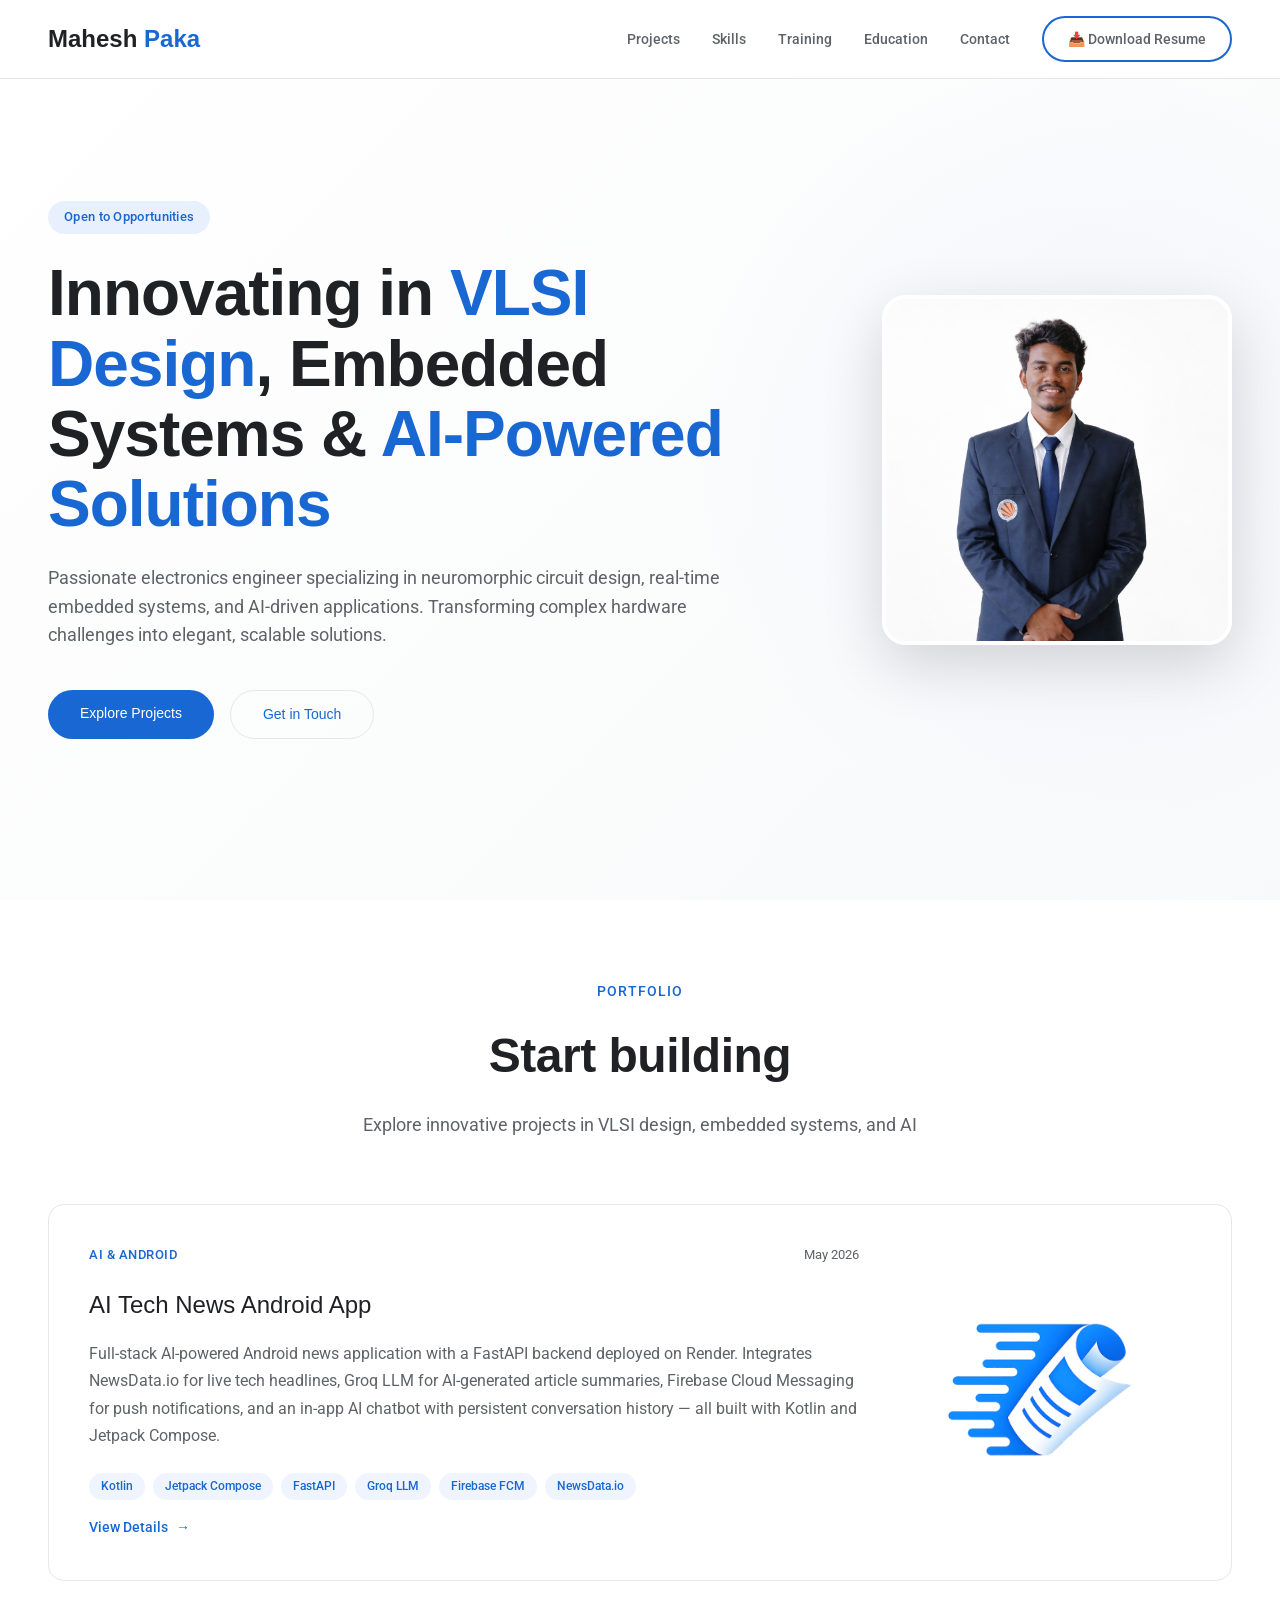
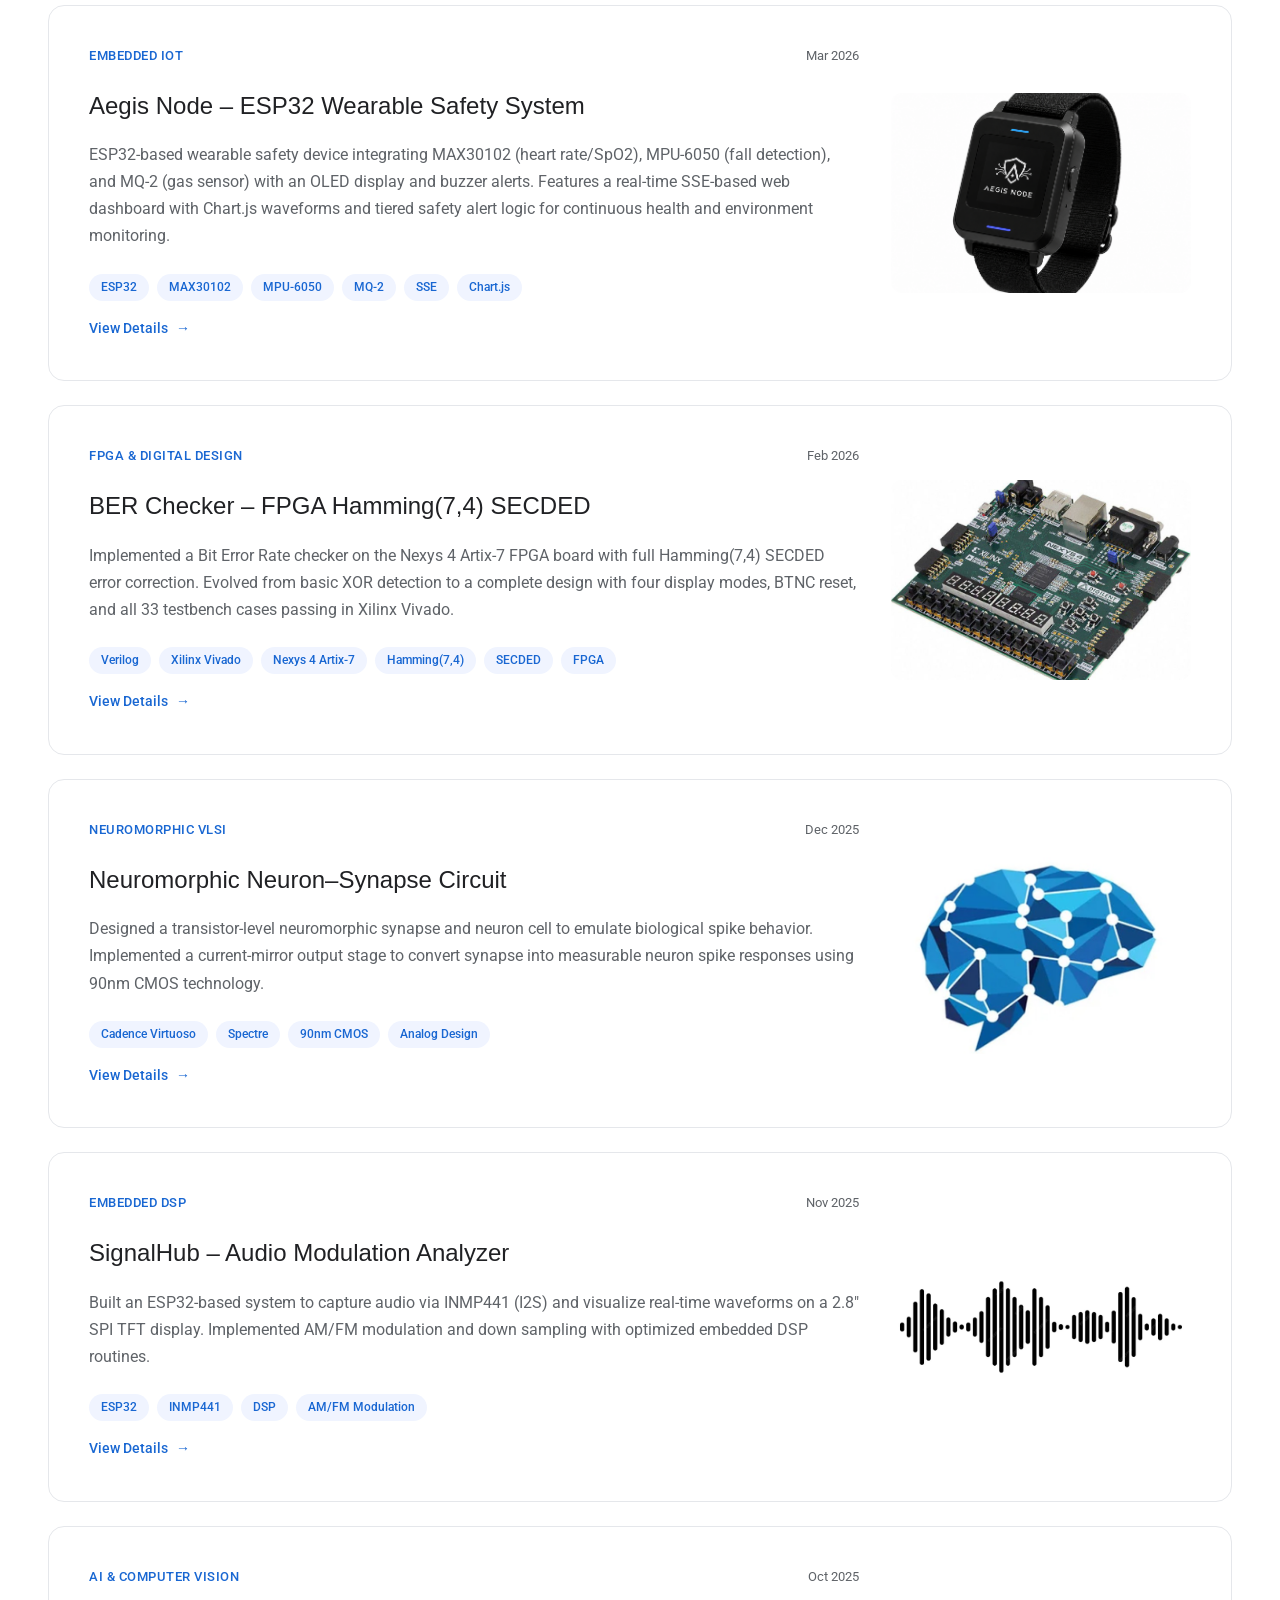
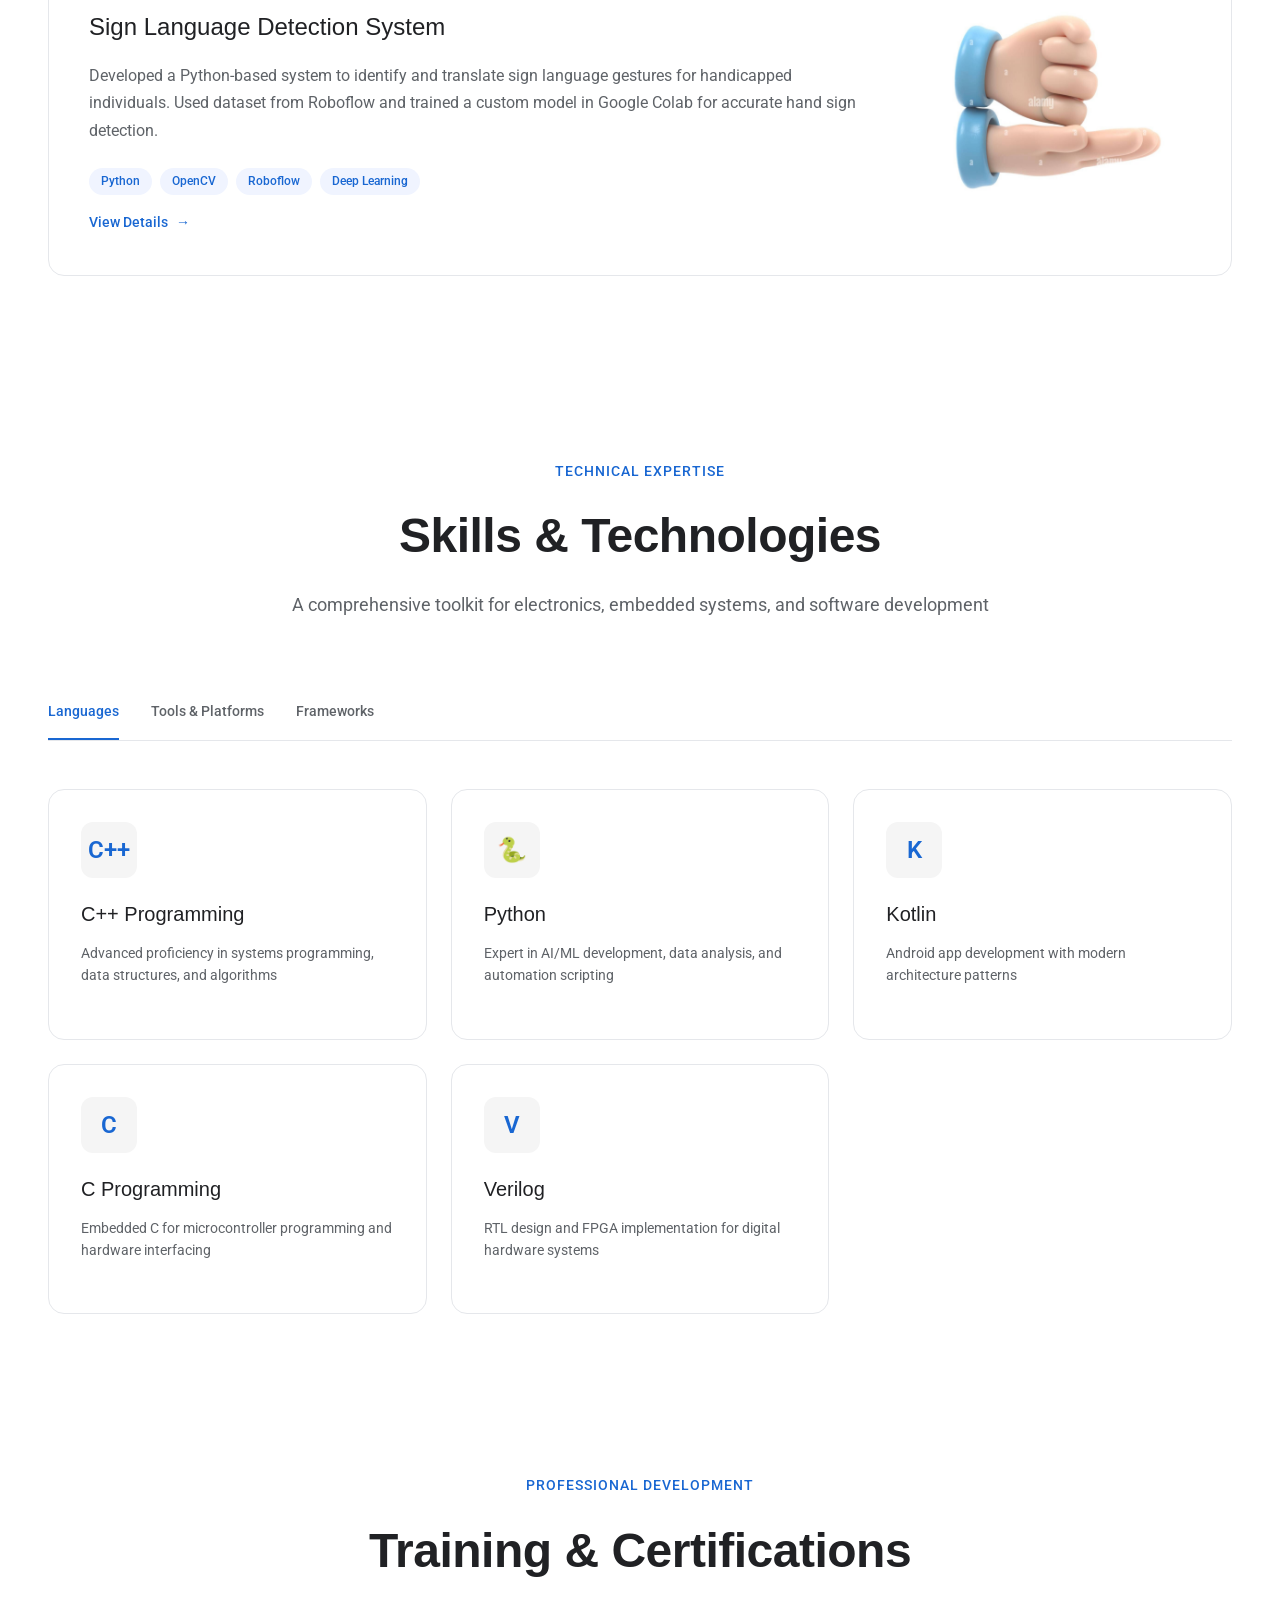
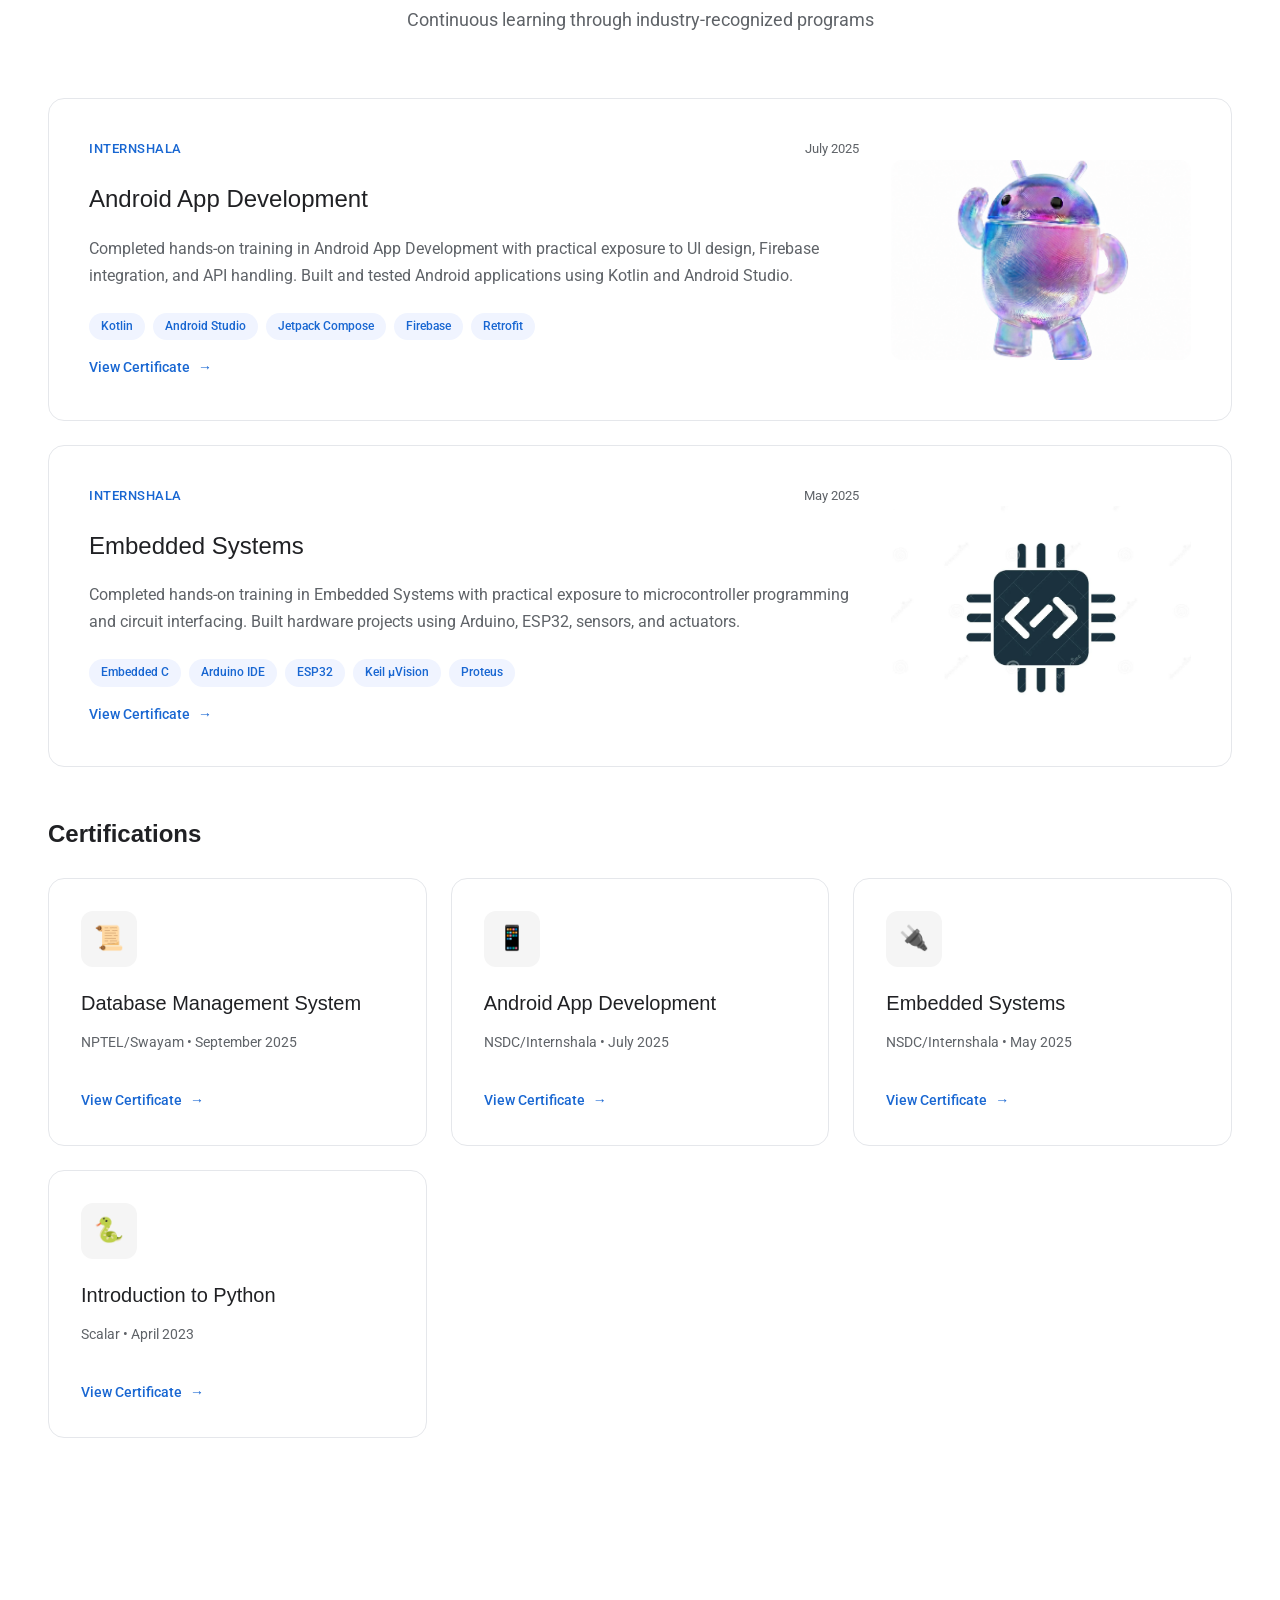
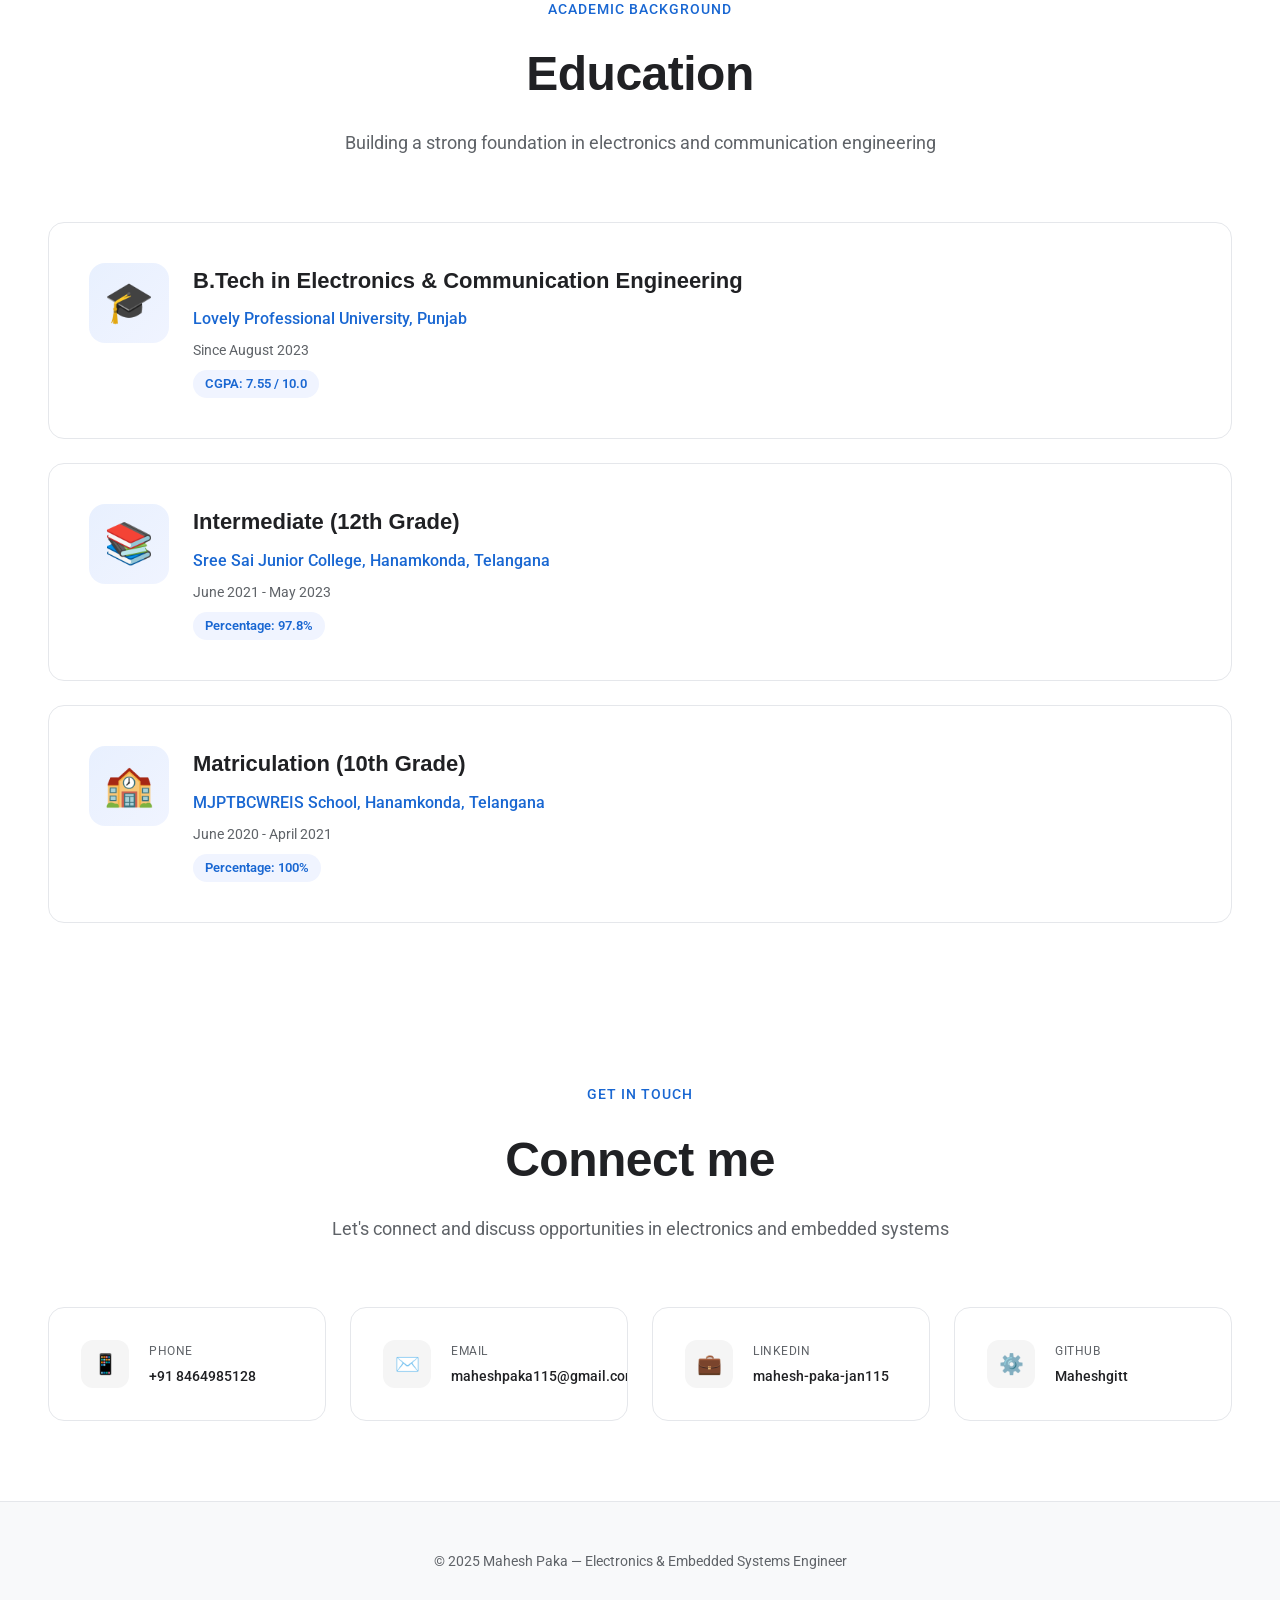
==== commit d5d20a49: "Update index.html" ====
--- a/index.html
+++ b/index.html
@@ -1206,7 +1206,7 @@
       <li><a href="#training" onclick="closeMobileMenu()">Training</a></li>
       <li><a href="#education" onclick="closeMobileMenu()">Education</a></li>
       <li><a href="#contact" onclick="closeMobileMenu()">Contact</a></li>
-      <li><a href="Resumeinfineon.pdf" download class="btn-download">&#x1F4E5; Download Resume</a></li>
+      <li><a href="GeneralResumeJune.pdf" download class="btn-download">&#x1F4E5; Download Resume</a></li>
     </ul>
   </nav>
 </header>
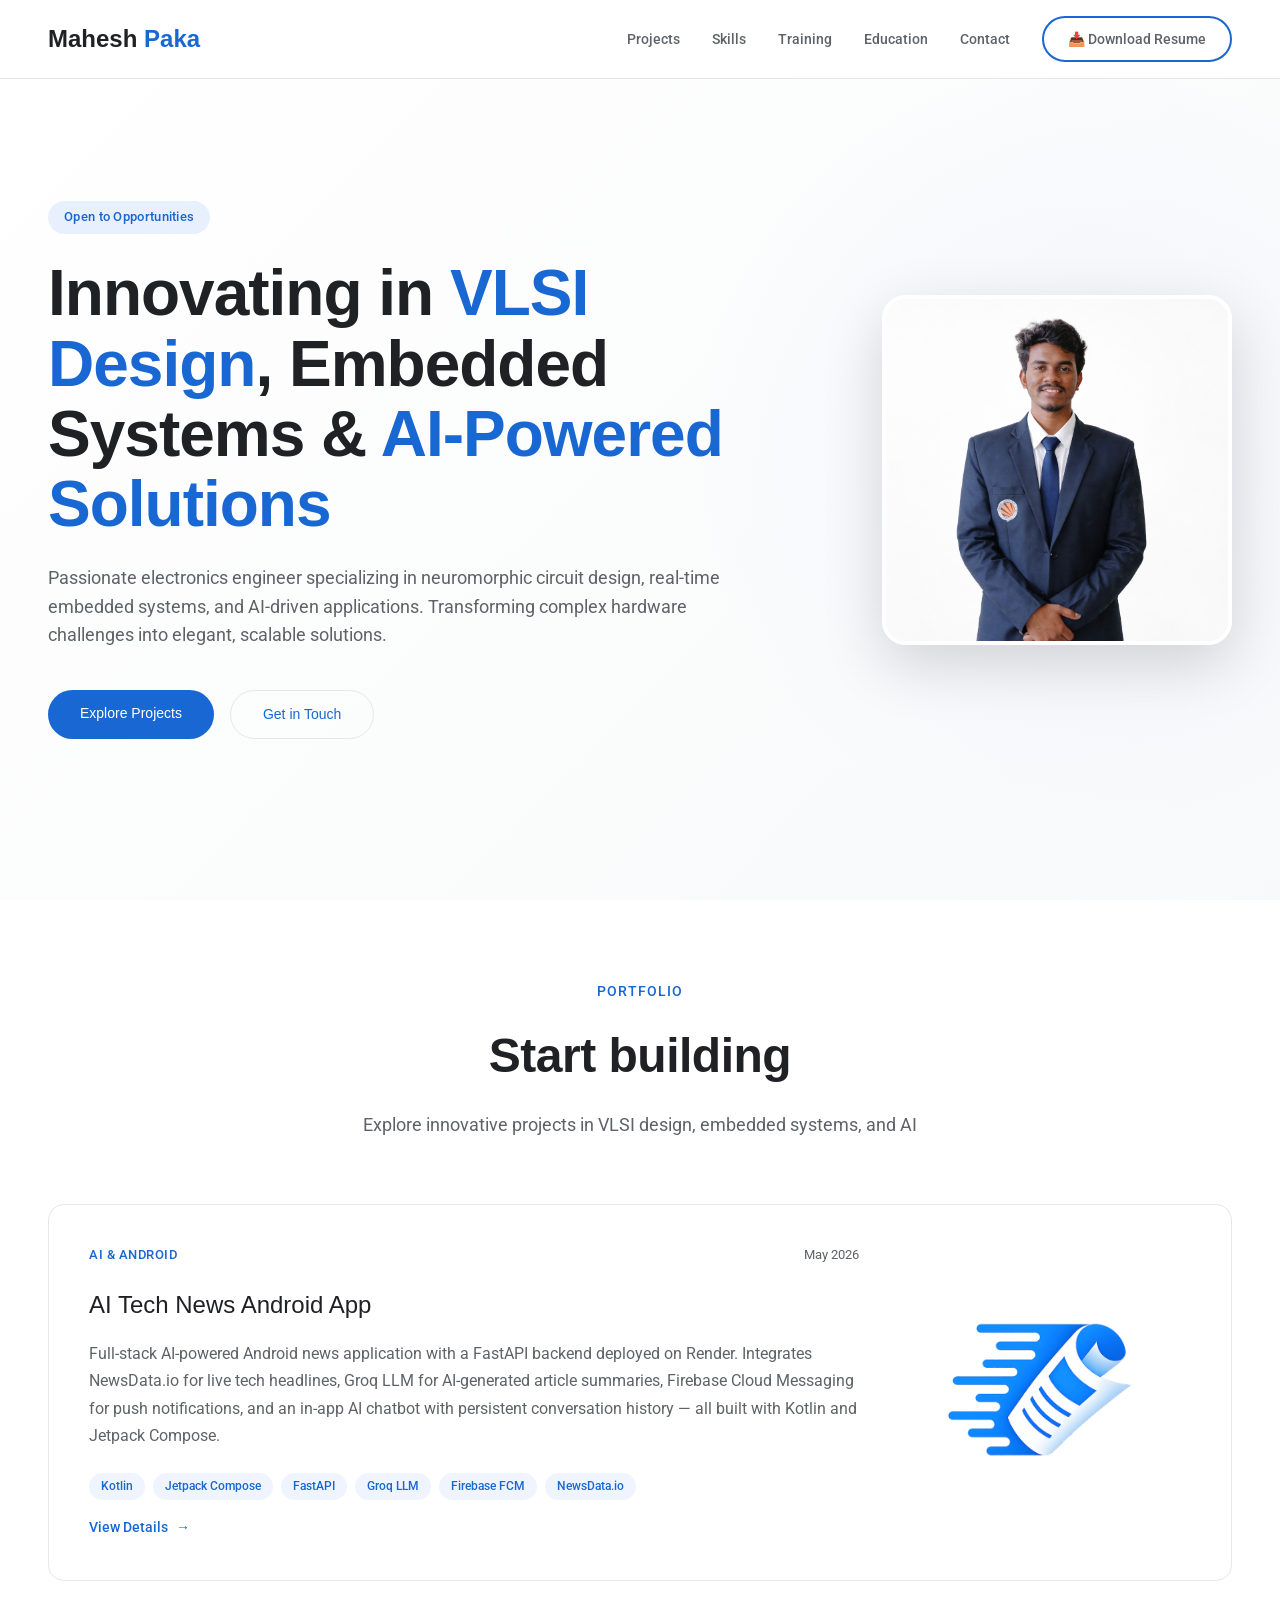
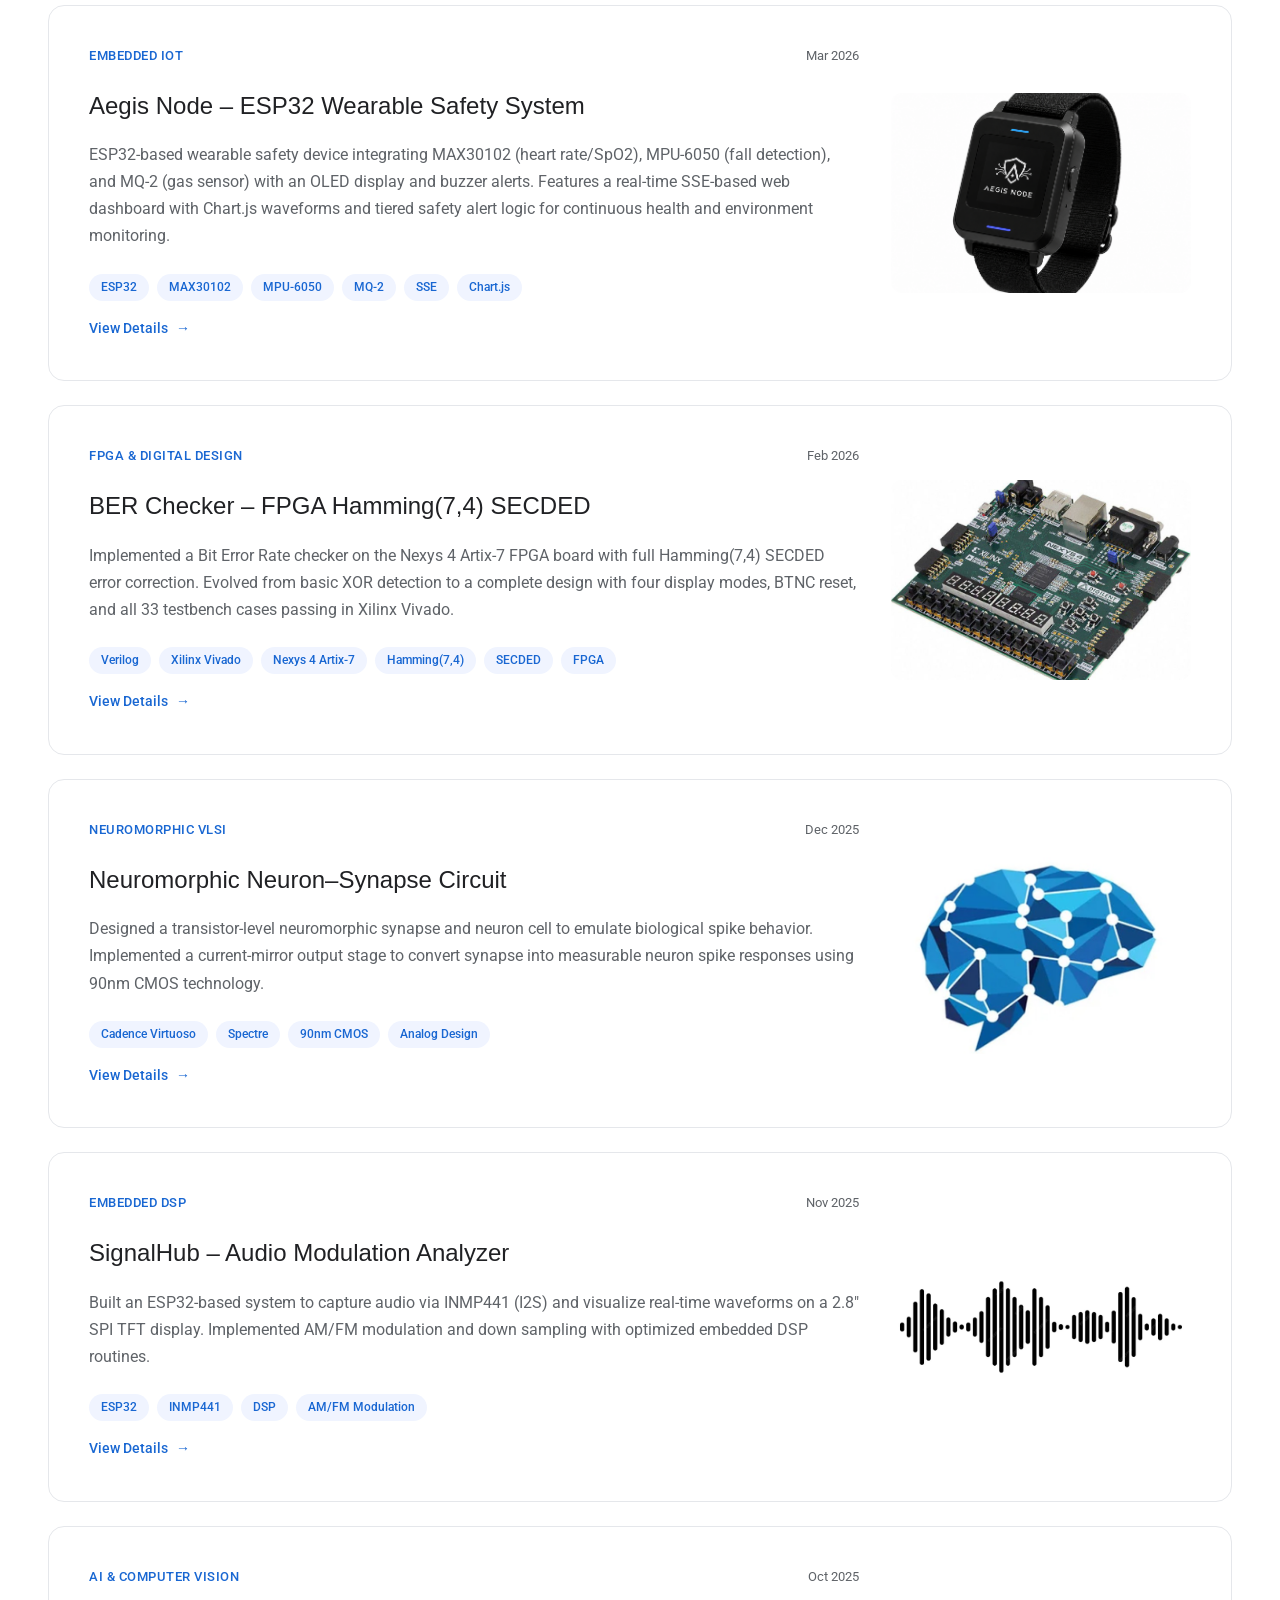
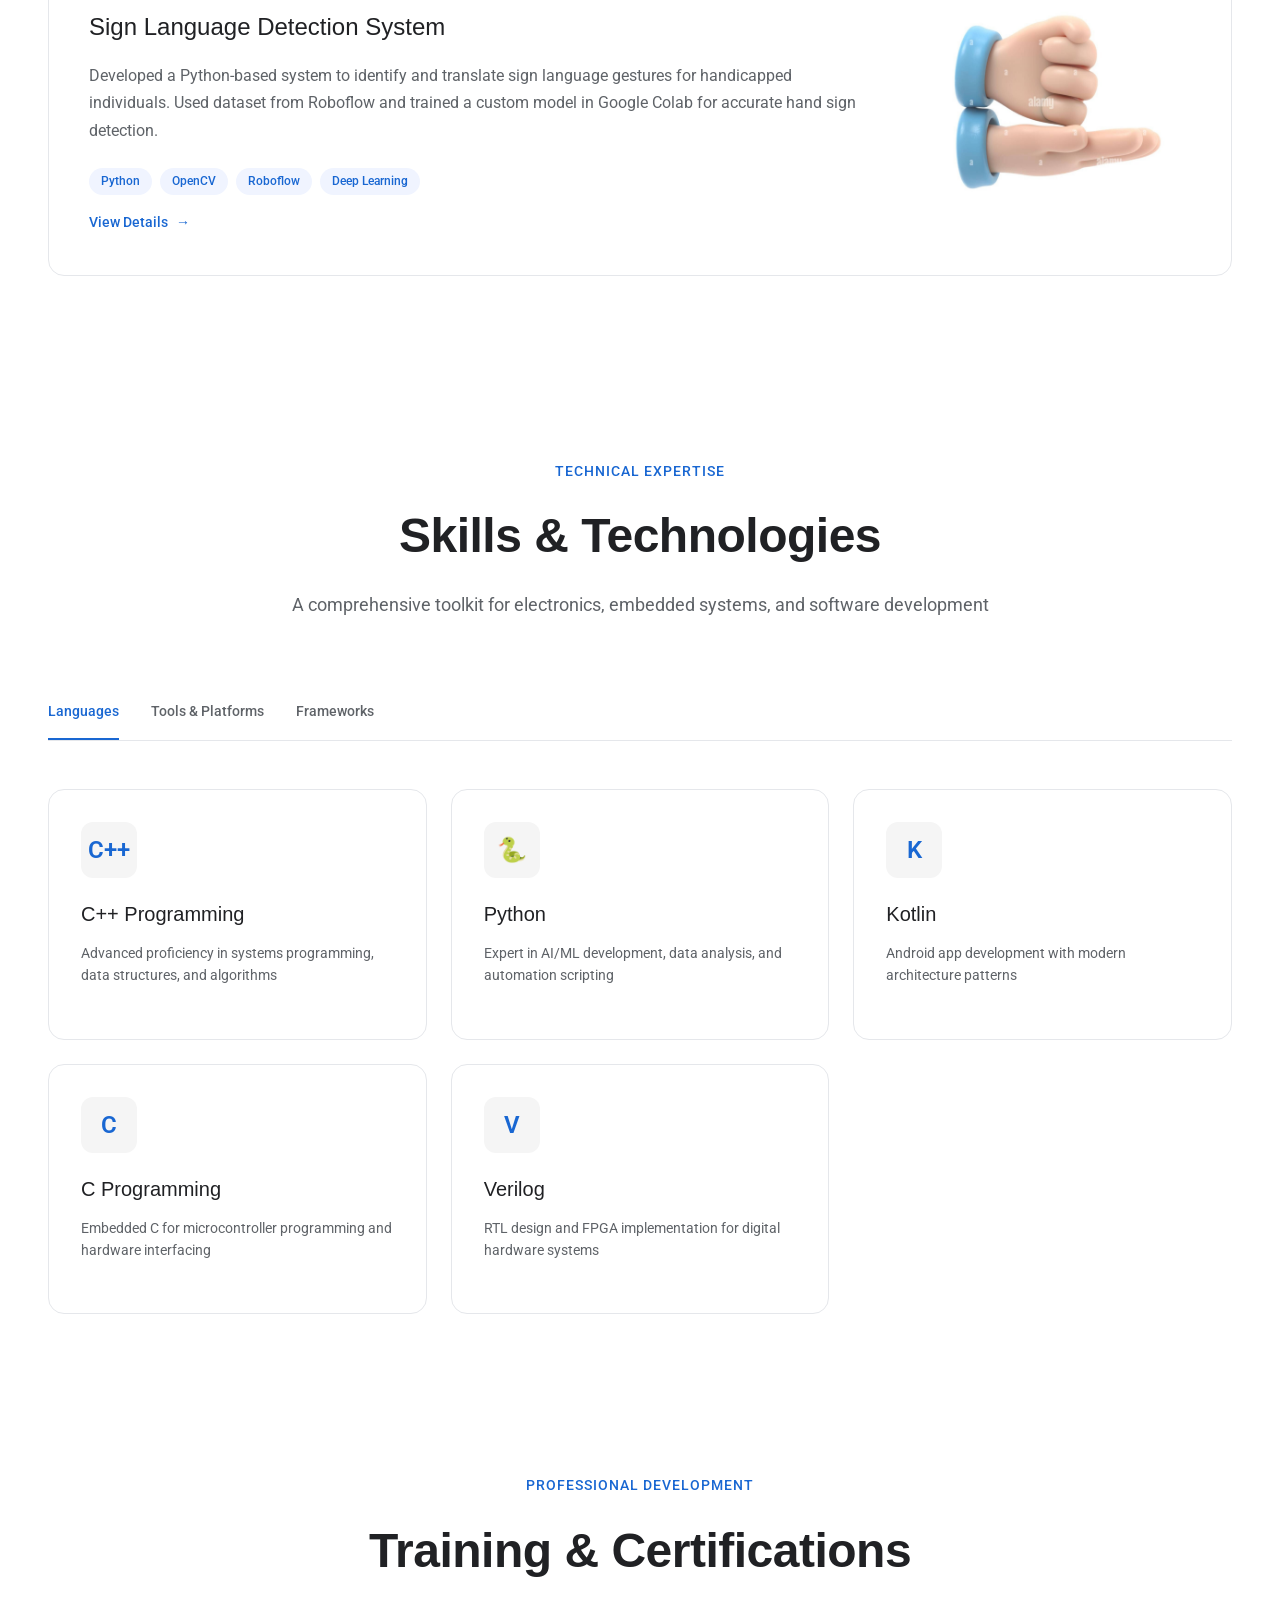
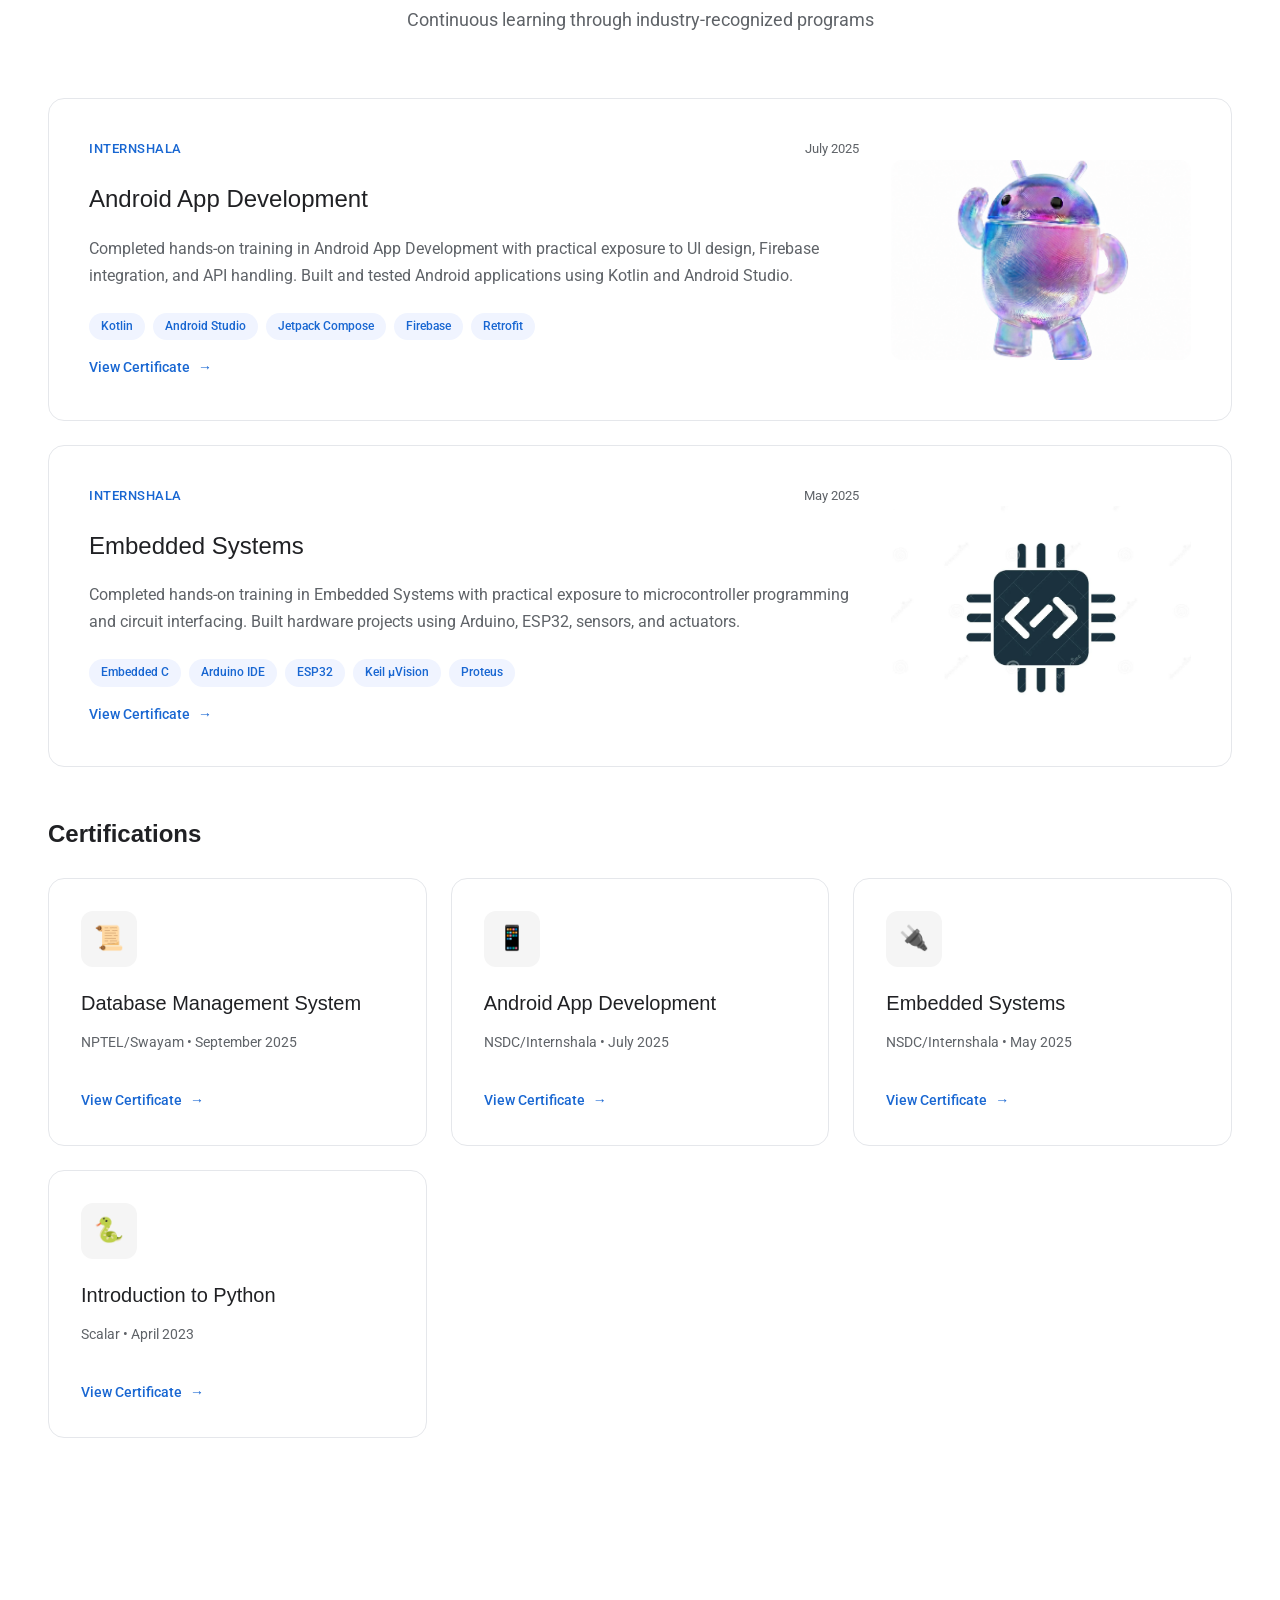
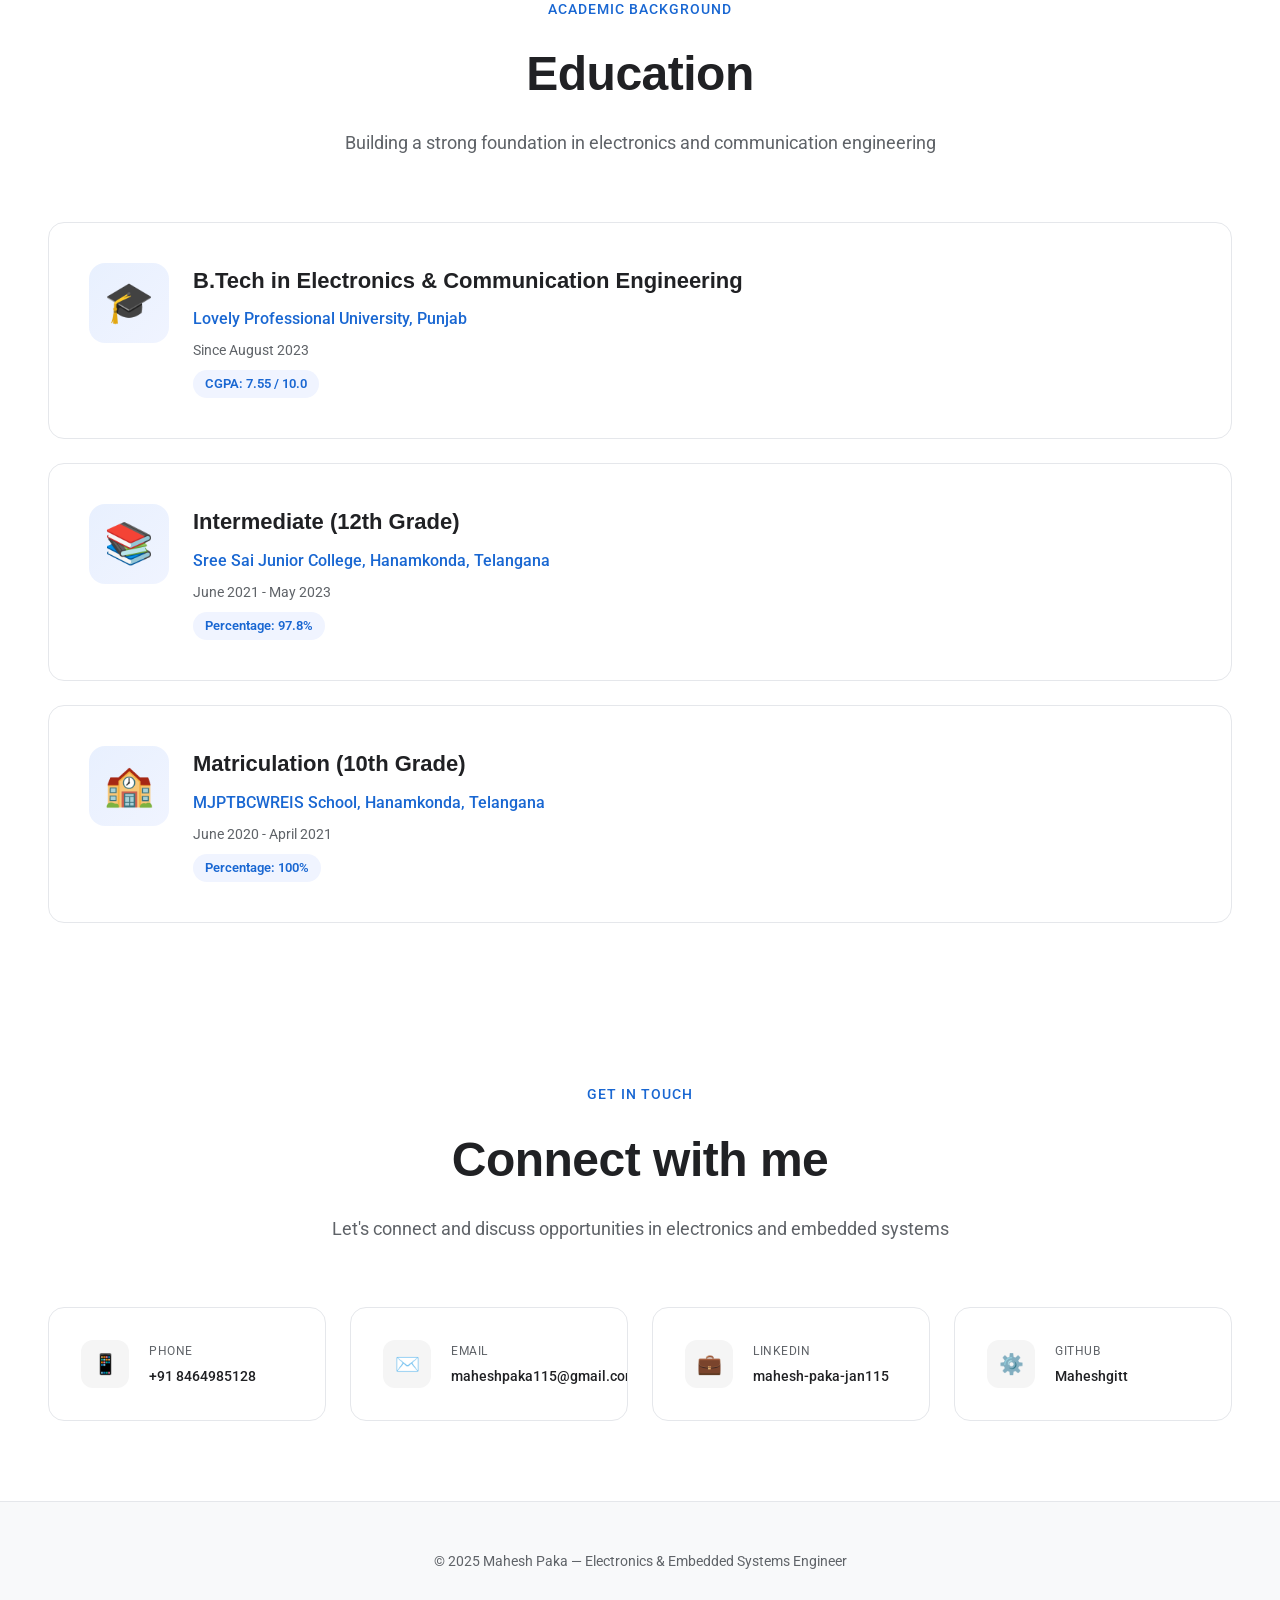
==== commit 369f92be: "Update index.html" ====
--- a/index.html
+++ b/index.html
@@ -1665,7 +1665,7 @@
 <section id="contact">
   <div class="section-header">
     <div class="section-tag">Get in Touch</div>
-    <h2 class="section-title">Connect me</h2>
+    <h2 class="section-title">Connect with me</h2>
     <p class="section-subtitle">Let's connect and discuss opportunities in electronics and embedded systems</p>
   </div>
 
